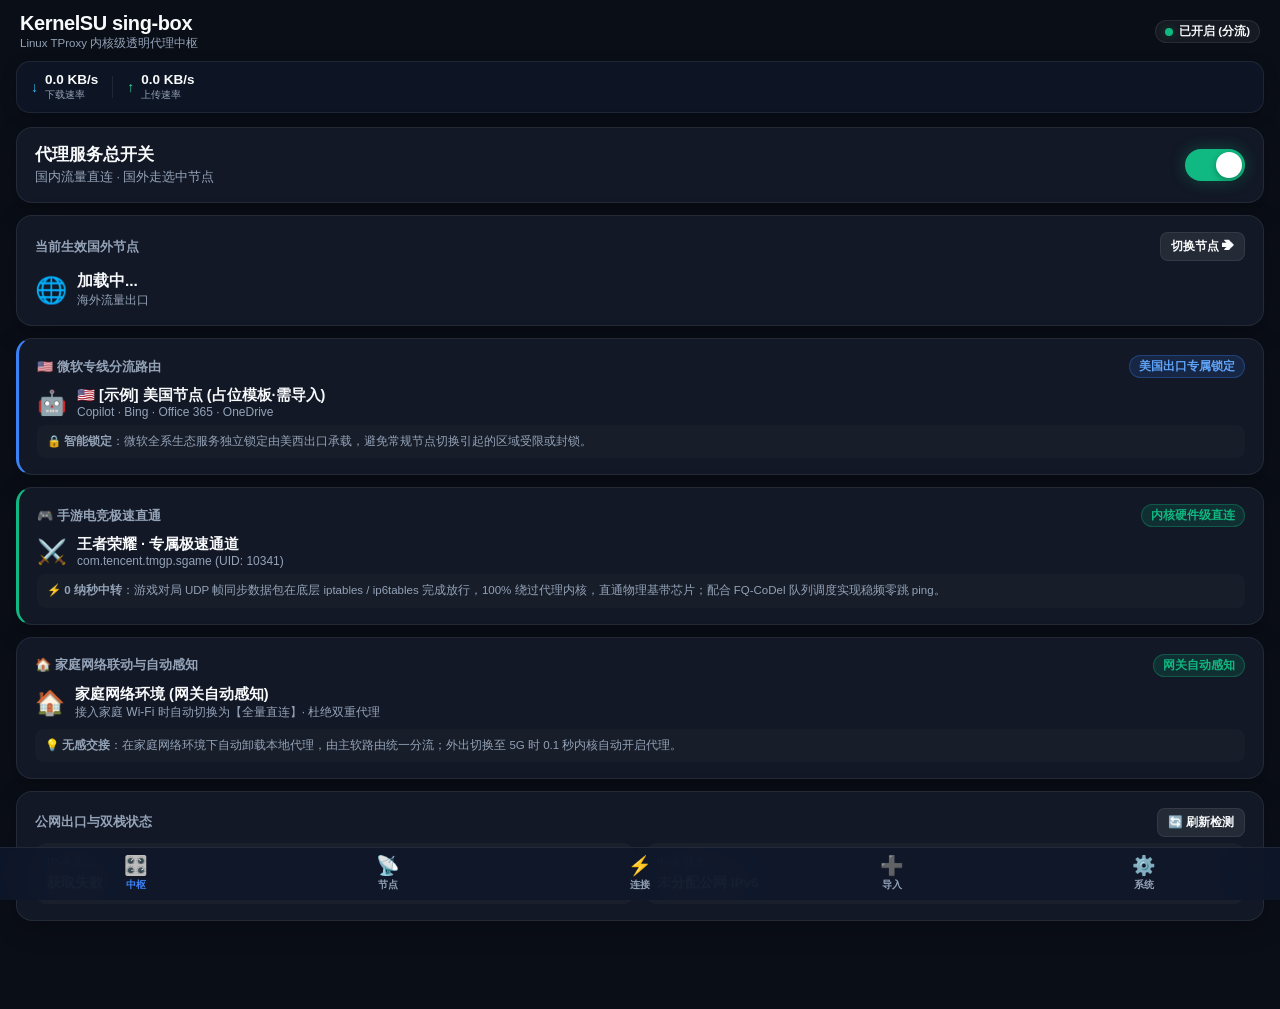
==== webroot/index.html @ a0993cb4 "feat(webui): integrate live traffic speedometer, active connections inspector, parallel batch ping, " ====
<!DOCTYPE html>
<html lang="zh-CN">
<head>
  <meta charset="UTF-8">
  <meta name="viewport" content="width=device-width, initial-scale=1.0, maximum-scale=1.0, user-scalable=no, viewport-fit=cover">
  <meta name="theme-color" content="#0a0e17">
  <title>KernelSU sing-box 控制中枢</title>
  <link rel="stylesheet" type="text/css" href="/internal/insets.css" onerror="this.remove()">
  <style>
    :root {
      --bg: #0a0e17;
      --card-bg: rgba(22, 29, 43, 0.75);
      --card-border: rgba(255, 255, 255, 0.08);
      --accent: #3b82f6;
      --accent-glow: rgba(59, 130, 246, 0.35);
      --green: #10b981;
      --green-glow: rgba(16, 185, 129, 0.3);
      --amber: #f59e0b;
      --purple: #8b5cf6;
      --red: #ef4444;
      --red-glow: rgba(239, 68, 68, 0.3);
      --text-main: #f8fafc;
      --text-sub: #94a3b8;
      --radius: 16px;
      --safe-top: var(--window-inset-top, env(safe-area-inset-top, 16px));
      --safe-bottom: var(--window-inset-bottom, env(safe-area-inset-bottom, 20px));
    }
    * { box-sizing: border-box; margin: 0; padding: 0; font-family: -apple-system, BlinkMacSystemFont, "Segoe UI", Roboto, "Helvetica Neue", sans-serif; -webkit-tap-highlight-color: transparent; }
    body {
      background: var(--bg);
      color: var(--text-main);
      padding: var(--safe-top) 16px calc(76px + var(--safe-bottom));
      min-height: 100vh;
      -webkit-font-smoothing: antialiased;
    }
    
    /* Top Header */
    .top-header {
      display: flex;
      justify-content: space-between;
      align-items: center;
      padding: 12px 4px 10px;
    }
    .top-header h1 { font-size: 20px; font-weight: 800; letter-spacing: -0.4px; }
    .badge {
      display: inline-flex;
      align-items: center;
      gap: 6px;
      font-size: 11.5px;
      font-weight: 600;
      padding: 3px 9px;
      border-radius: 20px;
      background: rgba(255, 255, 255, 0.05);
      border: 1px solid var(--card-border);
    }
    .status-dot { width: 8px; height: 8px; border-radius: 50%; background: #6b7280; }
    .status-dot.active { background: var(--green); box-shadow: 0 0 8px var(--green-glow); }
    .status-dot.disabled { background: var(--red); box-shadow: 0 0 8px var(--red-glow); }

    /* Traffic Monitor Bar */
    .traffic-bar {
      display: flex;
      justify-content: space-between;
      align-items: center;
      background: rgba(15, 23, 42, 0.7);
      border: 1px solid var(--card-border);
      border-radius: 14px;
      padding: 10px 14px;
      margin-bottom: 14px;
      gap: 12px;
      box-shadow: 0 4px 16px rgba(0,0,0,0.2);
    }
    .traffic-metrics {
      display: flex;
      align-items: center;
      gap: 14px;
      flex: 1;
    }
    .traffic-item {
      display: flex;
      align-items: center;
      gap: 7px;
    }
    .traffic-arrow {
      font-size: 14px;
      font-weight: 900;
      line-height: 1;
    }
    .traffic-item.down .traffic-arrow { color: #38bdf8; }
    .traffic-item.up .traffic-arrow { color: #34d399; }
    .traffic-info { display: flex; flex-direction: column; }
    .traffic-speed {
      font-size: 13.5px;
      font-weight: 700;
      font-variant-numeric: tabular-nums;
      color: var(--text-main);
      line-height: 1.2;
    }
    .traffic-lbl {
      font-size: 10px;
      color: var(--text-sub);
    }
    .traffic-divider {
      width: 1px;
      height: 22px;
      background: rgba(255,255,255,0.08);
    }
    .traffic-canvas-box {
      width: 100px;
      height: 28px;
      display: flex;
      align-items: center;
      justify-content: flex-end;
    }

    /* Card Base */
    .card {
      background: var(--card-bg);
      border: 1px solid var(--card-border);
      backdrop-filter: blur(20px);
      -webkit-backdrop-filter: blur(20px);
      border-radius: var(--radius);
      padding: 16px 18px;
      margin-bottom: 12px;
      box-shadow: 0 8px 24px rgba(0, 0, 0, 0.25);
    }

    /* Master Switch */
    .switch-card {
      display: flex;
      justify-content: space-between;
      align-items: center;
    }
    .switch-info h2 { font-size: 16.5px; font-weight: 700; margin-bottom: 3px; }
    .switch-info p { font-size: 12.5px; color: var(--text-sub); }
    .toggle-btn {
      position: relative;
      width: 60px;
      height: 32px;
      background: #334155;
      border-radius: 20px;
      cursor: pointer;
      transition: all 0.25s ease;
      border: none;
      outline: none;
    }
    .toggle-btn.on { background: var(--green); box-shadow: 0 0 16px var(--green-glow); }
    .toggle-thumb {
      position: absolute;
      top: 3px;
      left: 3px;
      width: 26px;
      height: 26px;
      background: #ffffff;
      border-radius: 50%;
      transition: all 0.25s cubic-bezier(0.4, 0, 0.2, 1);
      box-shadow: 0 2px 6px rgba(0,0,0,0.3);
    }
    .toggle-btn.on .toggle-thumb { transform: translateX(28px); }

    /* Section Titles */
    .section-title {
      font-size: 13px;
      font-weight: 600;
      color: var(--text-sub);
      text-transform: uppercase;
      letter-spacing: 0.5px;
      margin: 16px 4px 8px;
      display: flex;
      justify-content: space-between;
      align-items: center;
    }

    /* Buttons */
    .btn {
      background: rgba(255, 255, 255, 0.08);
      border: 1px solid var(--card-border);
      color: var(--text-main);
      padding: 8px 14px;
      border-radius: 10px;
      font-size: 13px;
      font-weight: 600;
      cursor: pointer;
      display: inline-flex;
      align-items: center;
      gap: 6px;
      transition: all 0.2s ease;
    }
    .btn:active { transform: scale(0.97); }
    .btn-primary { background: var(--accent); border-color: var(--accent); color: white; }
    .btn-outline { background: rgba(255,255,255,0.04); border-color: var(--card-border); }
    .btn-sm { padding: 5px 10px; font-size: 12px; border-radius: 8px; }
    .btn-danger { background: rgba(239, 68, 68, 0.15); border-color: rgba(239, 68, 68, 0.3); color: #fca5a5; }

    /* Node List Item */
    .node-list { display: flex; flex-direction: column; gap: 8px; }
    .node-item {
      display: flex;
      justify-content: space-between;
      align-items: center;
      padding: 12px 14px;
      border-radius: 12px;
      background: rgba(255, 255, 255, 0.03);
      border: 1px solid transparent;
      cursor: pointer;
      transition: all 0.2s ease;
    }
    .node-item:hover, .node-item:active { background: rgba(255, 255, 255, 0.06); }
    .node-item.selected {
      background: rgba(59, 130, 246, 0.12);
      border-color: rgba(59, 130, 246, 0.4);
    }
    .node-title {
      font-size: 14.5px;
      font-weight: 600;
      display: flex;
      align-items: center;
      gap: 6px;
    }
    .node-tag-type {
      font-size: 10.5px;
      padding: 2px 6px;
      border-radius: 4px;
      background: rgba(255, 255, 255, 0.08);
      color: var(--text-sub);
      text-transform: uppercase;
      font-weight: 700;
    }
    .node-sub { font-size: 11.5px; color: var(--text-sub); margin-top: 3px; }
    .node-actions { display: flex; align-items: center; gap: 8px; }
    .node-delay {
      font-size: 11px;
      padding: 4px 8px;
      border-radius: 6px;
      font-weight: 600;
      background: rgba(255, 255, 255, 0.06);
      color: var(--text-sub);
    }
    .node-delay.fast { background: rgba(16, 185, 129, 0.2); color: #34d399; }
    .node-delay.medium { background: rgba(245, 158, 11, 0.2); color: #fbbf24; }
    .node-delay.slow { background: rgba(239, 68, 68, 0.2); color: #f87171; }
    .node-del-btn {
      background: none;
      border: none;
      color: var(--text-sub);
      font-size: 15px;
      padding: 4px 6px;
      cursor: pointer;
      border-radius: 6px;
    }

    /* Active Connection Card */
    .conn-item {
      display: flex;
      justify-content: space-between;
      align-items: center;
      background: rgba(255, 255, 255, 0.03);
      border: 1px solid rgba(255, 255, 255, 0.05);
      border-radius: 10px;
      padding: 9px 12px;
      font-size: 12px;
      transition: background 0.15s;
    }
    .conn-host {
      font-weight: 600;
      color: var(--text-main);
      max-width: 170px;
      overflow: hidden;
      text-overflow: ellipsis;
      white-space: nowrap;
    }
    .conn-tag {
      font-size: 9.5px;
      padding: 2px 6px;
      border-radius: 4px;
      font-weight: 700;
      text-transform: uppercase;
    }
    .conn-tag.ms { background: rgba(59, 130, 246, 0.2); color: #60a5fa; }
    .conn-tag.direct { background: rgba(16, 185, 129, 0.2); color: #34d399; }
    .conn-tag.proxy { background: rgba(168, 85, 247, 0.2); color: #c084fc; }
    .conn-kill-btn {
      background: none;
      border: none;
      color: var(--text-sub);
      cursor: pointer;
      font-size: 13px;
      padding: 3px 6px;
      border-radius: 4px;
    }
    .conn-kill-btn:hover { color: #ef4444; background: rgba(239, 68, 68, 0.1); }

    /* Info Grid */
    .info-grid {
      display: grid;
      grid-template-columns: 1fr 1fr;
      gap: 10px;
    }
    .info-box {
      background: rgba(255, 255, 255, 0.03);
      border-radius: 12px;
      padding: 12px;
    }
    .info-label { font-size: 11.5px; color: var(--text-sub); margin-bottom: 4px; }
    .info-val { font-size: 13.5px; font-weight: 700; word-break: break-all; }

    /* Tab Bar */
    .tab-bar {
      position: fixed;
      bottom: 0;
      left: 0;
      right: 0;
      background: rgba(15, 23, 42, 0.92);
      backdrop-filter: blur(25px);
      -webkit-backdrop-filter: blur(25px);
      border-top: 1px solid var(--card-border);
      display: flex;
      justify-content: space-around;
      padding: 8px 10px calc(8px + var(--safe-bottom));
      z-index: 100;
    }
    .tab-btn {
      background: none;
      border: none;
      color: var(--text-sub);
      display: flex;
      flex-direction: column;
      align-items: center;
      gap: 3px;
      font-size: 10px;
      font-weight: 600;
      cursor: pointer;
      flex: 1;
      transition: color 0.2s;
    }
    .tab-btn.active { color: var(--accent); }
    .tab-icon { font-size: 19px; line-height: 1; }

    /* Views */
    .view { display: none; }
    .view.active { display: block; }

    /* Form Controls */
    .form-group { margin-bottom: 14px; }
    .form-label { display: block; font-size: 12.5px; color: var(--text-sub); margin-bottom: 6px; font-weight: 600; }
    .form-input, .form-textarea, .form-select {
      width: 100%;
      background: rgba(255, 255, 255, 0.05);
      border: 1px solid var(--card-border);
      color: var(--text-main);
      padding: 10px 12px;
      border-radius: 10px;
      font-size: 13.5px;
      outline: none;
      transition: border 0.2s;
    }
    .form-input:focus, .form-textarea:focus, .form-select:focus { border-color: var(--accent); }
    .form-textarea { resize: vertical; min-height: 80px; font-family: monospace; font-size: 12px; }

    /* Toast */
    #toast {
      position: fixed;
      top: calc(16px + var(--safe-top));
      left: 50%;
      transform: translateX(-50%);
      background: rgba(30, 41, 59, 0.95);
      border: 1px solid var(--card-border);
      color: white;
      padding: 8px 16px;
      border-radius: 20px;
      font-size: 12.5px;
      font-weight: 600;
      box-shadow: 0 10px 25px rgba(0,0,0,0.4);
      z-index: 1000;
      opacity: 0;
      pointer-events: none;
      transition: opacity 0.25s, transform 0.25s;
    }
    #toast.show { opacity: 1; transform: translate(-50%, 6px); }
  </style>
</head>
<body>

  <div id="toast">操作已完成</div>

  <!-- Top Header -->
  <div class="top-header">
    <div>
      <h1>KernelSU sing-box</h1>
      <div style="font-size: 11.5px; color: var(--text-sub); margin-top: 1px;">Linux TProxy 内核级透明代理中枢</div>
    </div>
    <div class="badge">
      <span class="status-dot active" id="statusDot"></span>
      <span id="statusText">已开启 (分流)</span>
    </div>
  </div>

  <!-- Traffic Speedometer Bar -->
  <div class="traffic-bar">
    <div class="traffic-metrics">
      <div class="traffic-item down">
        <span class="traffic-arrow">↓</span>
        <div class="traffic-info">
          <div class="traffic-speed" id="speedDown">0.0 KB/s</div>
          <div class="traffic-lbl">下载速率</div>
        </div>
      </div>
      <div class="traffic-divider"></div>
      <div class="traffic-item up">
        <span class="traffic-arrow">↑</span>
        <div class="traffic-info">
          <div class="traffic-speed" id="speedUp">0.0 KB/s</div>
          <div class="traffic-lbl">上传速率</div>
        </div>
      </div>
    </div>
    <div class="traffic-canvas-box">
      <canvas id="trafficCanvas" width="100" height="28"></canvas>
    </div>
  </div>

  <!-- VIEW 1: 中枢总览 (Dashboard) -->
  <div id="view-dashboard" class="view active">
    <!-- Master Switch Card -->
    <div class="card switch-card">
      <div class="switch-info">
        <h2>代理服务总开关</h2>
        <p id="switchDesc">国内流量直连 · 国外走选中节点</p>
      </div>
      <button class="toggle-btn on" id="toggleBtn" onclick="toggleProxy()">
        <div class="toggle-thumb"></div>
      </button>
    </div>

    <!-- Active Node Card -->
    <div class="card">
      <div style="display: flex; justify-content: space-between; align-items: center; margin-bottom: 10px;">
        <span style="font-size: 13px; color: var(--text-sub); font-weight: 600;">当前生效国外节点</span>
        <button class="btn btn-sm" onclick="switchTab('nodes')">切换节点 ➔</button>
      </div>
      <div style="display: flex; align-items: center; gap: 10px;">
        <span id="activeNodeIcon" style="font-size: 26px;">🌐</span>
        <div>
          <div id="activeNodeName" style="font-size: 15.5px; font-weight: 700;">加载中...</div>
          <div id="activeNodeDetail" style="font-size: 12px; color: var(--text-sub);">海外流量出口</div>
        </div>
      </div>
    </div>

    <!-- Dedicated Microsoft US Route Card -->
    <div class="card" style="border-left: 3px solid #3b82f6;">
      <div style="display: flex; justify-content: space-between; align-items: center; margin-bottom: 8px;">
        <span style="font-size: 13px; color: var(--text-sub); font-weight: 600;">🇺🇸 微软专线分流路由</span>
        <span class="badge" style="background: rgba(59,130,246,0.15); border-color: rgba(59,130,246,0.3); color: #60a5fa;">美国出口专属锁定</span>
      </div>
      <div style="display: flex; align-items: center; gap: 10px; margin-bottom: 6px;">
        <span style="font-size: 24px;">🤖</span>
        <div>
          <div id="msNodeName" style="font-size: 14.5px; font-weight: 700;">🇺🇸 [示例] 美国节点 (占位模板·需导入)</div>
          <div style="font-size: 12px; color: var(--text-sub);">Copilot · Bing · Office 365 · OneDrive</div>
        </div>
      </div>
      <div style="font-size: 11.5px; color: var(--text-sub); line-height: 1.5; background: rgba(255,255,255,0.02); padding: 8px 10px; border-radius: 8px;">
        🔒 <strong>智能锁定</strong>：微软全系生态服务独立锁定由美西出口承载，避免常规节点切换引起的区域受限或封锁。
      </div>
    </div>

    <!-- Dedicated Gaming Direct Pass Card -->
    <div class="card" style="border-left: 3px solid #10b981;">
      <div style="display: flex; justify-content: space-between; align-items: center; margin-bottom: 8px;">
        <span style="font-size: 13px; color: var(--text-sub); font-weight: 600;">🎮 手游电竞极速直通</span>
        <span id="gameBadge" class="badge" style="background: rgba(16,185,129,0.15); border-color: rgba(16,185,129,0.3); color: var(--green);">内核硬件级直连</span>
      </div>
      <div style="display: flex; align-items: center; gap: 10px; margin-bottom: 6px;">
        <span style="font-size: 24px;">⚔️</span>
        <div>
          <div style="font-size: 14.5px; font-weight: 700;">王者荣耀 · 专属极速通道</div>
          <div id="gameDetail" style="font-size: 12px; color: var(--text-sub);">com.tencent.tmgp.sgame (UID: 10341)</div>
        </div>
      </div>
      <div style="font-size: 11.5px; color: var(--text-sub); line-height: 1.5; background: rgba(255,255,255,0.02); padding: 8px 10px; border-radius: 8px;">
        ⚡ <strong>0 纳秒中转</strong>：游戏对局 UDP 帧同步数据包在底层 iptables / ip6tables 完成放行，100% 绕过代理内核，直通物理基带芯片；配合 FQ-CoDel 队列调度实现稳频零跳 ping。
      </div>
    </div>

    <!-- Smart Home Auto-Off Card -->
    <div class="card">
      <div style="display: flex; justify-content: space-between; align-items: center; margin-bottom: 8px;">
        <span style="font-size: 13px; color: var(--text-sub); font-weight: 600;">🏠 家庭网络联动与自动感知</span>
        <span id="smartHomeBadge" class="badge" style="background: rgba(16,185,129,0.15); border-color: rgba(16,185,129,0.3); color: var(--green);">网关自动感知</span>
      </div>
      <div style="display: flex; align-items: center; gap: 10px; margin-bottom: 8px;">
        <span id="smartHomeIcon" style="font-size: 24px;">🏠</span>
        <div>
          <div id="smartHomeTitle" style="font-size: 14.5px; font-weight: 600;">家庭网络环境 (网关自动感知)</div>
          <div id="smartHomeDesc" style="font-size: 12px; color: var(--text-sub);">接入家庭 Wi-Fi 时自动切换为【全量直连】· 杜绝双重代理</div>
        </div>
      </div>
      <div style="font-size: 11.5px; color: var(--text-sub); line-height: 1.5; background: rgba(255,255,255,0.02); padding: 8px 10px; border-radius: 8px;">
        💡 <strong>无感交接</strong>：在家庭网络环境下自动卸载本地代理，由主软路由统一分流；外出切换至 5G 时 0.1 秒内核自动开启代理。
      </div>
    </div>

    <!-- IP & Location Diagnostic -->
    <div class="card">
      <div style="display: flex; justify-content: space-between; align-items: center; margin-bottom: 6px;">
        <span style="font-size: 13px; color: var(--text-sub); font-weight: 600;">公网出口与双栈状态</span>
        <button class="btn btn-sm" onclick="fetchIpInfo()">🔄 刷新检测</button>
      </div>
      <div class="info-grid">
        <div class="info-box">
          <div class="info-label">IPv4 出口</div>
          <div id="ipV4Display" class="info-val">检测中...</div>
        </div>
        <div class="info-box">
          <div class="info-label">IPv6 状态</div>
          <div id="ipV6Display" class="info-val">检测中...</div>
        </div>
      </div>
    </div>
  </div>

  <!-- VIEW 2: 节点管理 (Nodes) -->
  <div id="view-nodes" class="view">
    <div class="section-title">
      <span>节点列表 (<span id="nodeCount">0</span>)</span>
      <div style="display: flex; gap: 6px;">
        <button class="btn btn-sm" id="batchPingBtn" onclick="testAllDelaysConcurrent()">⚡ 全部测速</button>
        <button class="btn btn-sm" id="sortBtn" onclick="toggleSortNodes()">↕️ 延迟排序</button>
        <button class="btn btn-sm btn-primary" onclick="switchTab('add')">➕ 导入</button>
      </div>
    </div>
    <div class="card" style="padding: 12px;">
      <div style="background: rgba(245, 158, 11, 0.1); border: 1px dashed rgba(245, 158, 11, 0.4); border-radius: 8px; padding: 10px; margin-bottom: 12px; font-size: 12px; color: #fbbf24; line-height: 1.5;">
        ⚠️ <strong>出厂说明</strong>：默认列表中的节点均为<strong>示例占位模板</strong>（不可连网）。请点击上方<strong>「➕ 导入」</strong>添加您自己的可用代理节点。
      </div>
      <div id="nodeList" class="node-list">
        <div style="text-align: center; color: var(--text-sub); padding: 24px;">正在加载节点...</div>
      </div>
    </div>
  </div>

  <!-- VIEW 3: 实时连接审计 (Connections) -->
  <div id="view-connections" class="view">
    <div class="section-title">
      <span>实时活跃网络连接 (<span id="connCount">0</span>)</span>
      <div style="display: flex; gap: 6px;">
        <button class="btn btn-sm btn-outline" onclick="fetchConnections(true)">🔄 刷新</button>
        <button class="btn btn-sm btn-danger" onclick="closeAllConnections()">❌ 断开全部</button>
      </div>
    </div>

    <div class="card" style="padding: 12px;">
      <div style="display: flex; gap: 8px; margin-bottom: 10px;">
        <input type="text" id="connFilterInput" class="form-input" placeholder="🔍 搜索域名、IP 或规则 (如: microsoft, sgame, cn)..." 
               style="padding: 8px 12px; font-size: 12.5px;" oninput="renderConnections()">
      </div>
      <div style="font-size: 11px; color: var(--text-sub); margin-bottom: 10px; display: flex; justify-content: space-between;">
        <span id="connTotalStats">累计流量：↓ 0 MB · ↑ 0 MB</span>
        <span>点击右侧 ✕ 可强行断开指定连接</span>
      </div>
      <div id="connList" style="display: flex; flex-direction: column; gap: 6px; max-height: 520px; overflow-y: auto;">
        <div style="text-align: center; color: var(--text-sub); padding: 30px;">正在获取网络连接...</div>
      </div>
    </div>
  </div>

  <!-- VIEW 4: 添加节点 (Add Node) -->
  <div id="view-add" class="view">
    <div class="card">
      <h2 style="font-size: 16.5px; font-weight: 700; margin-bottom: 4px;">添加新节点</h2>
      <p style="font-size: 12.5px; color: var(--text-sub); margin-bottom: 14px;">支持一键粘贴分享链接或 sing-box JSON 片段</p>

      <div class="form-group">
        <label class="form-label">粘贴节点链接 / JSON：</label>
        <textarea id="importInput" class="form-textarea" placeholder="支持 vless://, hysteria2://, hy2://, trojan://, ss:// 链接，或者 sing-box outbound 格式 JSON 片段..."></textarea>
      </div>

      <div style="display: flex; gap: 8px;">
        <button class="btn btn-primary" style="flex: 1; justify-content: center;" onclick="handleImportLink()">📥 解析并添加</button>
        <button class="btn btn-outline" onclick="clearImport()">清空</button>
      </div>
    </div>

    <div class="card">
      <h3 style="font-size: 15px; font-weight: 700; margin-bottom: 12px;">手动表单录入</h3>
      <div class="form-group">
        <label class="form-label">节点名称 (Tag)：</label>
        <input type="text" id="manualTag" class="form-input" placeholder="如: 香港专线 01">
      </div>
      <div class="form-group">
        <label class="form-label">协议类型：</label>
        <select id="manualType" class="form-select" onchange="onProtocolChange()">
          <option value="vless">VLESS (Reality / Vision)</option>
          <option value="hysteria2">Hysteria 2</option>
          <option value="trojan">Trojan</option>
          <option value="shadowsocks">Shadowsocks</option>
        </select>
      </div>
      <div class="info-grid">
        <div class="form-group">
          <label class="form-label">服务器域名/IP：</label>
          <input type="text" id="manualServer" class="form-input" placeholder="example.com">
        </div>
        <div class="form-group">
          <label class="form-label">端口：</label>
          <input type="number" id="manualPort" class="form-input" placeholder="443">
        </div>
      </div>
      <div class="form-group">
        <label class="form-label">UUID / 密码：</label>
        <input type="text" id="manualSecret" class="form-input" placeholder="UUID or Password">
      </div>
      <button class="btn btn-primary" style="width: 100%; justify-content: center; margin-top: 6px;" onclick="handleManualAdd()">💾 保存并生效</button>
    </div>
  </div>

  <!-- VIEW 5: 系统诊断与运维 (System) -->
  <div id="view-system" class="view">
    <div class="card">
      <h2 style="font-size: 16px; font-weight: 700; margin-bottom: 8px;">🌐 双栈 IPv6 状态与诊断</h2>
      <div class="info-grid">
        <div class="info-box">
          <div class="info-label">IPv6 本地栈</div>
          <div id="sysIpv6Local" class="info-val">已激活</div>
        </div>
        <div class="info-box">
          <div class="info-label">国内 IPv6 服务</div>
          <div class="info-val" style="color: var(--green);">已启用 (原生直连)</div>
        </div>
      </div>
      <button class="btn btn-sm btn-outline" style="margin-top: 12px; width: 100%; justify-content: center;" onclick="testIpv6Connectivity()">⚡ 诊断 IPv6 公网连通性</button>
    </div>

    <!-- Geo Rules Update Card -->
    <div class="card" style="border-left: 3px solid #f59e0b;">
      <h2 style="font-size: 16px; font-weight: 700; margin-bottom: 6px;">🔄 规则集在线热更新</h2>
      <div style="font-size: 12px; color: var(--text-sub); line-height: 1.5; margin-bottom: 12px;">
        从 GitHub / SagerNet 镜像源在线拉取最新的 <code>geoip-cn.srs</code>、<code>geosite-cn.srs</code> 与 <code>geosite-microsoft.srs</code> 规则库，更新后内核 0.1 秒无感热重载。
      </div>
      <button class="btn btn-sm btn-outline" id="updateGeoBtn" style="width: 100%; justify-content: center; color: #fbbf24; border-color: rgba(245, 158, 11, 0.4);" onclick="updateGeoRules()">
        ⚡ 在线更新 Geo 规则库 (geoip/geosite)
      </button>
    </div>

    <div class="card">
      <h2 style="font-size: 16px; font-weight: 700; margin-bottom: 10px;">⚙️ 核心与守护状态</h2>
      <div class="info-grid">
        <div class="info-box">
          <div class="info-label">进程 PID</div>
          <div id="sysPid" class="info-val">-</div>
        </div>
        <div class="info-box">
          <div class="info-label">物理常驻内存 (VmRSS)</div>
          <div id="sysMem" class="info-val">~23 MB (已调优)</div>
        </div>
      </div>
      <div style="margin-top: 14px; display: flex; gap: 8px;">
        <button class="btn btn-sm" style="flex: 1; justify-content: center;" onclick="restartService()">🔄 重启核心服务</button>
        <button class="btn btn-sm btn-danger" style="flex: 1; justify-content: center;" onclick="resetToDefault()">⚠️ 恢复默认配置</button>
      </div>
    </div>
  </div>

  <!-- Bottom Navigation -->
  <div class="tab-bar">
    <button class="tab-btn active" id="tabBtn-dashboard" onclick="switchTab('dashboard')">
      <span class="tab-icon">🎛️</span>
      <span>中枢</span>
    </button>
    <button class="tab-btn" id="tabBtn-nodes" onclick="switchTab('nodes')">
      <span class="tab-icon">📡</span>
      <span>节点</span>
    </button>
    <button class="tab-btn" id="tabBtn-connections" onclick="switchTab('connections')">
      <span class="tab-icon">⚡</span>
      <span>连接</span>
    </button>
    <button class="tab-btn" id="tabBtn-add" onclick="switchTab('add')">
      <span class="tab-icon">➕</span>
      <span>导入</span>
    </button>
    <button class="tab-btn" id="tabBtn-system" onclick="switchTab('system')">
      <span class="tab-icon">⚙️</span>
      <span>系统</span>
    </button>
  </div>

  <script>
    const isKsu = (typeof ksu !== 'undefined');
    const API = (window.location.protocol.startsWith('http') ? window.location.origin : 'http://127.0.0.1:9090');
    let currentMode = 'Rule';
    let currentNode = '';
    let currentConfig = null;
    let proxiesMap = {};
    let nodeDelayCache = {};
    let isSortedByDelay = false;
    let currentConnections = [];
    let trafficHistory = new Array(20).fill(0);

    // KSU Exec Helper
    let ksuSeq = 0;
    function ksuExec(cmd, options = {}) {
      return new Promise((resolve, reject) => {
        if (!isKsu) return reject('Not running inside KernelSU');
        const cbName = 'ksu_cb_' + Date.now() + '_' + (ksuSeq++);
        window[cbName] = (errno, stdout, stderr) => {
          delete window[cbName];
          resolve({ errno, stdout: (stdout || '').trim(), stderr: (stderr || '').trim() });
        };
        try {
          ksu.exec(cmd, JSON.stringify(options), cbName);
        } catch (err) {
          delete window[cbName];
          reject(err);
        }
      });
    }

    function showToast(msg) {
      const el = document.getElementById('toast');
      el.innerText = msg;
      el.classList.add('show');
      setTimeout(() => el.classList.remove('show'), 2200);
    }

    function switchTab(name) {
      document.querySelectorAll('.view').forEach(v => v.classList.remove('active'));
      document.querySelectorAll('.tab-btn').forEach(b => b.classList.remove('active'));

      const v = document.getElementById(`view-${name}`);
      const b = document.getElementById(`tabBtn-${name}`);
      if (v) v.classList.add('active');
      if (b) b.classList.add('active');

      if (name === 'connections') {
        fetchConnections();
      }
    }

    // Format bytes
    function formatBytes(bytes) {
      if (!bytes || bytes === 0) return '0 B';
      const k = 1024;
      const sizes = ['B', 'KB', 'MB', 'GB'];
      const i = Math.floor(Math.log(bytes) / Math.log(k));
      return (bytes / Math.pow(k, i)).toFixed(1) + ' ' + sizes[i];
    }

    function formatSpeed(bps) {
      if (!bps || bps === 0) return '0.0 KB/s';
      if (bps < 1024 * 1024) {
        return (bps / 1024).toFixed(1) + ' KB/s';
      }
      return (bps / (1024 * 1024)).toFixed(2) + ' MB/s';
    }

    // 1. Live Traffic Monitor & Sparkline Canvas
    let trafficWs = null;
    function initTrafficStream() {
      try {
        const wsHost = (window.location.host || '127.0.0.1:9090');
        const wsProto = (window.location.protocol === 'https:') ? 'wss:' : 'ws:';
        trafficWs = new WebSocket(`${wsProto}//${wsHost}/traffic`);

        trafficWs.onmessage = (event) => {
          try {
            const data = JSON.parse(event.data);
            updateTrafficUI(data.up || 0, data.down || 0);
          } catch(e) {}
        };
        trafficWs.onerror = () => { fallbackTrafficPoll(); };
        trafficWs.onclose = () => { setTimeout(initTrafficStream, 3500); };
      } catch(e) {
        fallbackTrafficPoll();
      }
    }

    let trafficPollTimer = null;
    function fallbackTrafficPoll() {
      if (trafficPollTimer) return;
      trafficPollTimer = setInterval(async () => {
        try {
          if (isKsu) {
            const r = await ksuExec('curl -s -m 1 http://127.0.0.1:9090/traffic');
            if (r.stdout) {
              const lines = r.stdout.trim().split('\n');
              const last = JSON.parse(lines[lines.length - 1]);
              updateTrafficUI(last.up || 0, last.down || 0);
            }
          }
        } catch(e) {}
      }, 1500);
    }

    function updateTrafficUI(up, down) {
      const downEl = document.getElementById('speedDown');
      const upEl = document.getElementById('speedUp');
      if (downEl) downEl.innerText = formatSpeed(down);
      if (upEl) upEl.innerText = formatSpeed(up);
      drawTrafficCanvas(down);
    }

    function drawTrafficCanvas(val) {
      const cvs = document.getElementById('trafficCanvas');
      if (!cvs) return;
      const ctx = cvs.getContext('2d');
      const w = cvs.width;
      const h = cvs.height;

      trafficHistory.push(val);
      if (trafficHistory.length > 20) trafficHistory.shift();

      ctx.clearRect(0, 0, w, h);
      ctx.beginPath();
      const max = Math.max(...trafficHistory, 10240); // min 10KB scale
      const step = w / (trafficHistory.length - 1);

      trafficHistory.forEach((v, i) => {
        const x = i * step;
        const y = h - (v / max) * (h - 4) - 2;
        if (i === 0) ctx.moveTo(x, y);
        else ctx.lineTo(x, y);
      });

      ctx.strokeStyle = '#38bdf8';
      ctx.lineWidth = 2;
      ctx.stroke();

      ctx.lineTo(w, h);
      ctx.lineTo(0, h);
      ctx.closePath();
      const grad = ctx.createLinearGradient(0, 0, 0, h);
      grad.addColorStop(0, 'rgba(56, 189, 248, 0.35)');
      grad.addColorStop(1, 'rgba(56, 189, 248, 0.0)');
      ctx.fillStyle = grad;
      ctx.fill();
    }

    // 2. Active Connections Inspector
    async function fetchConnections(notify = false) {
      try {
        let data = null;
        if (isKsu) {
          const r = await ksuExec('curl -s http://127.0.0.1:9090/connections');
          if (r.stdout) data = JSON.parse(r.stdout);
        } else {
          const res = await fetch(`${API}/connections`);
          data = await res.json();
        }

        if (data && data.connections) {
          currentConnections = data.connections;
          document.getElementById('connCount').innerText = currentConnections.length;
          document.getElementById('connTotalStats').innerText = 
            `累计流量：↓ ${formatBytes(data.downloadTotal || 0)} · ↑ ${formatBytes(data.uploadTotal || 0)}`;
          renderConnections();
          if (notify) showToast(`已刷新连接：共 ${currentConnections.length} 个活跃`);
        }
      } catch(e) {
        console.warn('Fetch connections error:', e);
      }
    }

    function renderConnections() {
      const listEl = document.getElementById('connList');
      if (!listEl) return;
      const filter = (document.getElementById('connFilterInput')?.value || '').toLowerCase().trim();

      let conns = currentConnections;
      if (filter) {
        conns = conns.filter(c => {
          const host = (c.metadata?.host || c.metadata?.destinationIP || '').toLowerCase();
          const rule = (c.rule || '').toLowerCase();
          const chains = (c.chains || []).join(' ').toLowerCase();
          return host.includes(filter) || rule.includes(filter) || chains.includes(filter);
        });
      }

      if (conns.length === 0) {
        listEl.innerHTML = '<div style="text-align: center; color: var(--text-sub); padding: 24px;">暂无匹配的活跃网络连接</div>';
        return;
      }

      listEl.innerHTML = '';
      conns.forEach(c => {
        const host = c.metadata?.host || c.metadata?.destinationIP || '未知目标';
        const port = c.metadata?.destinationPort ? `:${c.metadata.destinationPort}` : '';
        const rule = c.rule || 'Direct';
        const net = (c.metadata?.network || 'tcp').toUpperCase();
        const chain = (c.chains && c.chains.length > 0) ? c.chains[0] : 'direct';

        let tagClass = 'conn-tag direct';
        if (rule.includes('microsoft')) tagClass = 'conn-tag ms';
        else if (chain !== 'direct') tagClass = 'conn-tag proxy';

        const item = document.createElement('div');
        item.className = 'conn-item';
        item.innerHTML = `
          <div style="flex: 1; min-width: 0;">
            <div style="display: flex; align-items: center; gap: 6px; margin-bottom: 2px;">
              <span class="${tagClass}">${rule}</span>
              <span class="conn-host" title="${host}${port}">${host}${port}</span>
            </div>
            <div style="font-size: 11px; color: var(--text-sub);">
              ${net} · 出口: <strong>${chain}</strong> · ↓ ${formatBytes(c.download)} · ↑ ${formatBytes(c.upload)}
            </div>
          </div>
          <button class="conn-kill-btn" title="断开此连接" onclick="closeSingleConnection('${c.id}')">✕</button>
        `;
        listEl.appendChild(item);
      });
    }

    async function closeSingleConnection(id) {
      try {
        if (isKsu) {
          await ksuExec(`curl -s -X DELETE http://127.0.0.1:9090/connections/${id}`);
        } else {
          await fetch(`${API}/connections/${id}`, { method: 'DELETE' });
        }
        showToast('已关闭连接');
        fetchConnections();
      } catch(e) {
        showToast('关闭失败: ' + e);
      }
    }

    async function closeAllConnections() {
      if (!confirm('确定要强行断开当前所有活跃连接吗？')) return;
      try {
        if (isKsu) {
          await ksuExec('curl -s -X DELETE http://127.0.0.1:9090/connections');
        } else {
          await fetch(`${API}/connections`, { method: 'DELETE' });
        }
        showToast('已断开全部活跃连接');
        fetchConnections();
      } catch(e) {
        showToast('断开失败: ' + e);
      }
    }

    // 3. Parallel Batch Ping & Auto Sort
    async function testAllDelaysConcurrent() {
      const group = proxiesMap['PROXY'];
      if (!group || !group.all || group.all.length === 0) return;
      const btn = document.getElementById('batchPingBtn');
      if (btn) btn.innerText = '⚡ 测速中...';
      showToast('正在并行并发测速所有节点...');

      const promises = group.all.map(name => testSingleDelay(name));
      await Promise.all(promises);

      if (btn) btn.innerText = '⚡ 全部测速';
      showToast('全部节点测速完成！');

      if (isSortedByDelay) {
        renderNodes(group.all);
      }
    }

    function toggleSortNodes() {
      isSortedByDelay = !isSortedByDelay;
      const btn = document.getElementById('sortBtn');
      if (btn) {
        btn.innerText = isSortedByDelay ? '↕️ 恢复默认' : '↕️ 延迟排序';
        btn.style.borderColor = isSortedByDelay ? 'var(--accent)' : 'var(--card-border)';
        btn.style.color = isSortedByDelay ? 'var(--accent)' : 'var(--text-main)';
      }
      const group = proxiesMap['PROXY'];
      if (group && group.all) {
        renderNodes(group.all);
      }
    }

    // 4. Geo Rules Update
    async function updateGeoRules() {
      const btn = document.getElementById('updateGeoBtn');
      if (btn) btn.innerText = '⏳ 正在同步最新规则库...';
      showToast('正在从镜像源下载最新 GeoIP / GeoSite 规则集...');

      try {
        if (isKsu) {
          const res = await ksuExec('sh /data/adb/box/scripts/box.tool update-geo');
          if (res.errno === 0) {
            showToast('✅ 规则集已成功更新并热重载！');
          } else {
            showToast('更新失败，请检查网络: ' + res.stderr);
          }
        } else {
          showToast('请在手机终端执行: su -c /data/adb/box/scripts/box.tool update-geo');
        }
      } catch(e) {
        showToast('更新发生错误: ' + e);
      } finally {
        if (btn) btn.innerText = '⚡ 在线更新 Geo 规则库 (geoip/geosite)';
      }
    }

    // Initialize state
    async function init() {
      await loadFullConfig();
      await fetchClashState();
      fetchIpInfo();
      initTrafficStream();
      setInterval(fetchClashState, 5000);
      setInterval(fetchSmartHomeState, 4000);
    }

    async function loadFullConfig() {
      try {
        if (isKsu) {
          const res = await ksuExec('sh /data/adb/box/scripts/box.node get');
          if (res.errno === 0 && res.stdout) {
            currentConfig = JSON.parse(res.stdout);
          }
        }
      } catch (e) {
        console.warn('Failed to load full config:', e);
      }
    }

    async function fetchClashState() {
      try {
        let cfgData;
        if (isKsu) {
          const r = await ksuExec('curl -s http://127.0.0.1:9090/configs');
          if (r.stdout) cfgData = JSON.parse(r.stdout);
        } else {
          const res = await fetch(`${API}/configs`);
          cfgData = await res.json();
        }
        if (cfgData && cfgData.mode) currentMode = cfgData.mode;

        let prxData;
        if (isKsu) {
          const r = await ksuExec('curl -s http://127.0.0.1:9090/proxies');
          if (r.stdout) prxData = JSON.parse(r.stdout);
        } else {
          const res = await fetch(`${API}/proxies`);
          prxData = await res.json();
        }

        if (prxData && prxData.proxies) {
          proxiesMap = prxData.proxies;
          const group = proxiesMap['PROXY'];
          if (group) {
            currentNode = group.now;
            renderNodes(group.all || []);
          }
          const msGroup = proxiesMap['MICROSOFT'];
          if (msGroup) {
            const msEl = document.getElementById('msNodeName');
            if (msEl) msEl.innerText = msGroup.now || '🇺🇸 [示例] 美国节点 (占位模板·需导入)';
          }
        }
        updateSwitchUI();
        updateActiveNodeCard();
      } catch (e) {
        console.error('Fetch clash state error:', e);
      }
    }

    function updateSwitchUI() {
      const isEnabled = (currentMode === 'Rule' || currentMode === 'Global');
      const btn = document.getElementById('toggleBtn');
      const dot = document.getElementById('statusDot');
      const txt = document.getElementById('statusText');
      const desc = document.getElementById('switchDesc');

      if (isEnabled) {
        btn.classList.add('on');
        dot.className = 'status-dot active';
        txt.innerText = '已开启 (分流)';
        desc.innerText = '国内流量直连 · 国外走选中节点';
      } else {
        btn.classList.remove('on');
        dot.className = 'status-dot disabled';
        txt.innerText = '已关闭 (全量直连)';
        desc.innerText = '全部流量 100% 直连 · 不经过任何代理';
      }
    }

    function updateActiveNodeCard() {
      document.getElementById('activeNodeName').innerText = currentNode || '未选择节点';
      let icon = '🌐';
      if (currentNode.includes('香港') || currentNode.includes('HK')) icon = '🇭🇰';
      else if (currentNode.includes('新加坡') || currentNode.includes('SG')) icon = '🇸🇬';
      else if (currentNode.includes('美国') || currentNode.includes('US')) icon = '🇺🇸';
      else if (currentNode.includes('日本') || currentNode.includes('JP')) icon = '🇯🇵';
      document.getElementById('activeNodeIcon').innerText = icon;

      const p = proxiesMap[currentNode];
      if (p) {
        document.getElementById('activeNodeDetail').innerText = `${p.type} · 低延迟海外出口`;
      }
    }

    async function toggleProxy() {
      const newMode = (currentMode === 'Direct') ? 'Rule' : 'Direct';
      try {
        if (isKsu) {
          await ksuExec(`curl -s -X PATCH http://127.0.0.1:9090/configs -H "Content-Type: application/json" -d '{"mode":"${newMode}"}'`);
        } else {
          await fetch(`${API}/configs`, {
            method: 'PATCH',
            headers: { 'Content-Type': 'application/json' },
            body: JSON.stringify({ mode: newMode })
          });
        }
        currentMode = newMode;
        updateSwitchUI();
        showToast(newMode === 'Direct' ? '已关闭代理（全量直连）' : '已开启代理（规则分流）');
      } catch (e) {
        showToast('切换模式失败: ' + e);
      }
    }

    function renderNodes(nodeList) {
      const listEl = document.getElementById('nodeList');
      if (!listEl) return;
      document.getElementById('nodeCount').innerText = nodeList.length;
      listEl.innerHTML = '';

      let list = [...nodeList];
      if (isSortedByDelay) {
        list.sort((a, b) => {
          const getDelayNum = (name) => {
            const d = nodeDelayCache[name];
            if (!d) return 999999;
            if (d.includes('ms')) return parseInt(d);
            return 999998;
          };
          return getDelayNum(a) - getDelayNum(b);
        });
      }

      list.forEach(name => {
        const isSelected = (name === currentNode);
        const p = proxiesMap[name] || {};
        const pType = p.type || 'PROXY';

        let icon = '🌐';
        if (name.includes('香港') || name.includes('HK')) icon = '🇭🇰';
        else if (name.includes('新加坡') || name.includes('SG')) icon = '🇸🇬';
        else if (name.includes('美国') || name.includes('US')) icon = '🇺🇸';
        else if (name.includes('日本') || name.includes('JP')) icon = '🇯🇵';

        const delayTxt = nodeDelayCache[name] || '测速';
        let delayCls = '';
        if (delayTxt.includes('ms')) {
          const ms = parseInt(delayTxt);
          delayCls = ms < 150 ? 'fast' : (ms < 300 ? 'medium' : 'slow');
        } else if (delayTxt === '超时' || delayTxt === '失败') {
          delayCls = 'slow';
        }

        const item = document.createElement('div');
        item.className = 'node-item' + (isSelected ? ' selected' : '');
        item.innerHTML = `
          <div style="flex: 1;" onclick="selectNode('${escapeStr(name)}')">
            <div class="node-title">
              <span>${icon}</span>
              <span>${name}</span>
              <span class="node-tag-type">${pType}</span>
            </div>
            <div class="node-sub">${isSelected ? '● 当前正在使用此节点' : '○ 点击即可手动切换'}</div>
          </div>
          <div class="node-actions">
            <span class="node-delay ${delayCls}" id="delay-${encodeURIComponent(name)}" onclick="testSingleDelay('${escapeStr(name)}')">${delayTxt}</span>
            <button class="node-del-btn" title="删除节点" onclick="deleteNode('${escapeStr(name)}', event)">🗑️</button>
          </div>
        `;
        listEl.appendChild(item);
      });
    }

    function escapeStr(str) {
      return str.replace(/\\/g, '\\\\').replace(/'/g, "\\'");
    }

    async function selectNode(name) {
      if (name === currentNode) return;
      try {
        if (isKsu) {
          await ksuExec(`curl -s -X PUT http://127.0.0.1:9090/proxies/PROXY -H "Content-Type: application/json" -d '{"name":"${name}"}'`);
        } else {
          await fetch(`${API}/proxies/PROXY`, {
            method: 'PUT',
            headers: { 'Content-Type': 'application/json' },
            body: JSON.stringify({ name: name })
          });
        }
        currentNode = name;
        updateActiveNodeCard();
        showToast('已切换至: ' + name);
        await fetchClashState();
        setTimeout(fetchIpInfo, 1000);
      } catch (e) {
        showToast('切换节点失败: ' + e);
      }
    }

    async function testSingleDelay(name) {
      const el = document.getElementById(`delay-${encodeURIComponent(name)}`);
      if (el) el.innerText = '测速中...';
      try {
        let resJson;
        const testUrl = `http://127.0.0.1:9090/proxies/${encodeURIComponent(name)}/delay?timeout=4000&url=http%3A%2F%2Fcp.cloudflare.com%2Fgenerate_204`;
        if (isKsu) {
          const r = await ksuExec(`curl -s "${testUrl}"`);
          resJson = JSON.parse(r.stdout);
        } else {
          const res = await fetch(testUrl);
          resJson = await res.json();
        }
        const d = resJson.delay || 0;
        if (d > 0) {
          nodeDelayCache[name] = d + ' ms';
          if (el) {
            el.innerText = d + ' ms';
            el.className = 'node-delay ' + (d < 150 ? 'fast' : (d < 300 ? 'medium' : 'slow'));
          }
        } else {
          nodeDelayCache[name] = '超时';
          if (el) { el.innerText = '超时'; el.className = 'node-delay slow'; }
        }
      } catch (e) {
        if (el) el.innerText = '失败';
      }
    }

    async function deleteNode(name, ev) {
      if (ev) ev.stopPropagation();
      if (!confirm(`确定要彻底删除节点 [${name}] 吗？`)) return;

      try {
        if (isKsu) {
          const safeName = name.replace(/"/g, '\\"');
          const res = await ksuExec(`sh /data/adb/box/scripts/box.node del "${safeName}"`);
          if (res.errno === 0) {
            showToast('已删除节点: ' + name);
            await fetchClashState();
          } else {
            showToast('删除失败: ' + res.stderr);
          }
        } else {
          showToast('删除功能仅在 KernelSU 环境下支持');
        }
      } catch (e) {
        showToast('操作异常: ' + e);
      }
    }

    // Node Import Link
    async function handleImportLink() {
      const text = document.getElementById('importInput').value.trim();
      if (!text) return showToast('请先输入节点链接或 JSON 片段');

      try {
        let payload = null;
        if (text.startsWith('{')) {
          payload = JSON.parse(text);
        } else if (text.startsWith('vless://')) {
          payload = parseVlessUri(text);
        } else if (text.startsWith('hysteria2://') || text.startsWith('hy2://')) {
          payload = parseHy2Uri(text);
        } else {
          return showToast('暂不支持此格式链接，请使用 vless/hy2 链接或 JSON');
        }

        if (isKsu) {
          const jsonStr = JSON.stringify(payload).replace(/'/g, "'\\''");
          const cmd = `sh /data/adb/box/scripts/box.node add '${jsonStr}'`;
          const res = await ksuExec(cmd);
          if (res.errno === 0) {
            showToast('节点已成功添加并生效！');
            document.getElementById('importInput').value = '';
            switchTab('nodes');
            await fetchClashState();
          } else {
            showToast('添加失败: ' + res.stderr);
          }
        } else {
          showToast('添加功能仅在 KernelSU 环境下支持');
        }
      } catch (e) {
        showToast('解析失败: ' + e.message);
      }
    }

    function parseVlessUri(uri) {
      const u = new URL(uri);
      const uuid = u.username;
      const server = u.hostname;
      const port = parseInt(u.port || 443);
      const tag = decodeURIComponent(u.hash ? u.hash.slice(1) : `${server}:${port}`);
      const sp = u.searchParams;

      const obj = {
        type: 'vless',
        tag: tag,
        server: server,
        server_port: port,
        uuid: uuid,
        flow: sp.get('flow') || 'xtls-rprx-vision',
        packet_encoding: 'xudp',
        tcp_fast_open: true,
        tls: {
          enabled: true,
          server_name: sp.get('sni') || server,
          utls: { enabled: true, fingerprint: sp.get('fp') || 'chrome' }
        }
      };
      if (sp.get('security') === 'reality') {
        obj.tls.reality = {
          enabled: true,
          public_key: sp.get('pbk') || '',
          short_id: sp.get('sid') || ''
        };
      }
      return obj;
    }

    function parseHy2Uri(uri) {
      const u = new URL(uri.replace(/^hy2:\/\//, 'hysteria2://'));
      const pass = u.username || u.password;
      const server = u.hostname;
      const port = parseInt(u.port || 443);
      const tag = decodeURIComponent(u.hash ? u.hash.slice(1) : `Hy2-${server}`);
      const sp = u.searchParams;

      return {
        type: 'hysteria2',
        tag: tag,
        server: server,
        server_port: port,
        password: pass,
        tls: {
          enabled: true,
          server_name: sp.get('sni') || server,
          insecure: sp.get('insecure') === '1',
          alpn: ['h3']
        }
      };
    }

    function clearImport() {
      document.getElementById('importInput').value = '';
    }

    async function handleManualAdd() {
      const tag = document.getElementById('manualTag').value.trim();
      const server = document.getElementById('manualServer').value.trim();
      const port = parseInt(document.getElementById('manualPort').value.trim());
      const secret = document.getElementById('manualSecret').value.trim();
      const type = document.getElementById('manualType').value;

      if (!tag || !server || !port || !secret) {
        return showToast('请填写完整节点信息');
      }

      let payload = null;
      if (type === 'vless') {
        payload = {
          type: 'vless',
          tag: tag,
          server: server,
          server_port: port,
          uuid: secret,
          flow: 'xtls-rprx-vision',
          packet_encoding: 'xudp',
          tcp_fast_open: true,
          tls: { enabled: true, server_name: server, utls: { enabled: true, fingerprint: 'chrome' } }
        };
      } else if (type === 'hysteria2') {
        payload = {
          type: 'hysteria2',
          tag: tag,
          server: server,
          server_port: port,
          password: secret,
          tls: { enabled: true, server_name: server, alpn: ['h3'] }
        };
      }

      if (isKsu && payload) {
        const jsonStr = JSON.stringify(payload).replace(/'/g, "'\\''");
        const res = await ksuExec(`sh /data/adb/box/scripts/box.node add '${jsonStr}'`);
        if (res.errno === 0) {
          showToast('手动节点保存成功！');
          switchTab('nodes');
          await fetchClashState();
        } else {
          showToast('保存失败: ' + res.stderr);
        }
      }
    }

    function onProtocolChange() {}

    // IP & Diagnostics
    async function fetchIpInfo() {
      const v4El = document.getElementById('ipV4Display');
      const v6El = document.getElementById('ipV6Display');
      if (v4El) v4El.innerText = '检测中...';
      if (v6El) v6El.innerText = '检测中...';

      try {
        const res4 = await fetch('https://api.ipify.org?format=json');
        const d4 = await res4.json();
        if (v4El) v4El.innerText = d4.ip;
      } catch (e) {
        if (v4El) v4El.innerText = '获取失败';
      }

      try {
        const res6 = await fetch('https://api64.ipify.org?format=json');
        const d6 = await res6.json();
        if (d6.ip && d6.ip.includes(':')) {
          if (v6El) v6El.innerHTML = `<span style="color: var(--green);">已连通 (${d6.ip.slice(0, 16)}...)</span>`;
        } else {
          if (v6El) v6El.innerText = '未分配原生公网 IPv6';
        }
      } catch (e) {
        if (v6El) v6El.innerText = '未分配公网 IPv6';
      }
    }

    async function testIpv6Connectivity() {
      showToast('正在向海外 IPv6 骨干网发起并发测试...');
      try {
        const t0 = performance.now();
        const res = await fetch('https://ipv6.google.com/generate_204', { mode: 'no-cors' });
        const latency = Math.round(performance.now() - t0);
        showToast(`IPv6 连通成功！往返延迟: ${latency} ms`);
      } catch (e) {
        showToast('IPv6 连通测试超时（运营商未下发 IPv6 或被拦截）');
      }
    }

    async function fetchSmartHomeState() {
      try {
        if (isKsu) {
          const res = await ksuExec('cat /data/adb/box/run/smart_home.json 2>/dev/null');
          if (res.errno === 0 && res.stdout) {
            const sh = JSON.parse(res.stdout);
            const iconEl = document.getElementById('smartHomeIcon');
            const titleEl = document.getElementById('smartHomeTitle');
            const descEl = document.getElementById('smartHomeDesc');
            if (sh.location === 'home') {
              if (iconEl) iconEl.innerText = '🏠';
              if (titleEl) titleEl.innerText = sh.gateway ? `家庭网络环境 (网关: ${sh.gateway})` : '家庭网络环境 (已连接)';
              if (descEl) descEl.innerText = '已自动切换为【全量直连】· 软路由统一代理分流中';
            } else {
              if (iconEl) iconEl.innerText = '🚗';
              if (titleEl) titleEl.innerText = '外出移动网络环境 (5G / 外部 Wi-Fi)';
              if (descEl) descEl.innerText = '已自动切换为【规则代理】· sing-box 接管海外流量';
            }
          }
        }
      } catch (e) {}
    }

    async function restartService() {
      if (!confirm('确定重启 sing-box 代理服务吗？')) return;
      showToast('正在重启服务...');
      try {
        if (isKsu) {
          await ksuExec('sh /data/adb/box/scripts/box.service restart');
          showToast('服务重启成功！');
          setTimeout(init, 1500);
        } else {
          showToast('重启功能仅支持在 KernelSU 内执行');
        }
      } catch(e) {
        showToast('重启失败: ' + e);
      }
    }

    async function resetToDefault() {
      if (!confirm('警告：将清空当前自定义节点并恢复默认配置，是否继续？')) return;
      showToast('正在重置配置...');
      try {
        if (isKsu) {
          await ksuExec('cp -f /data/adb/box/sing-box/config.example.json /data/adb/box/sing-box/config.json && sh /data/adb/box/scripts/box.service restart');
          showToast('已恢复出厂配置！');
          setTimeout(init, 1500);
        }
      } catch (e) {
        showToast('重置失败: ' + e);
      }
    }

    window.addEventListener('DOMContentLoaded', init);
  </script>
</body>
</html>
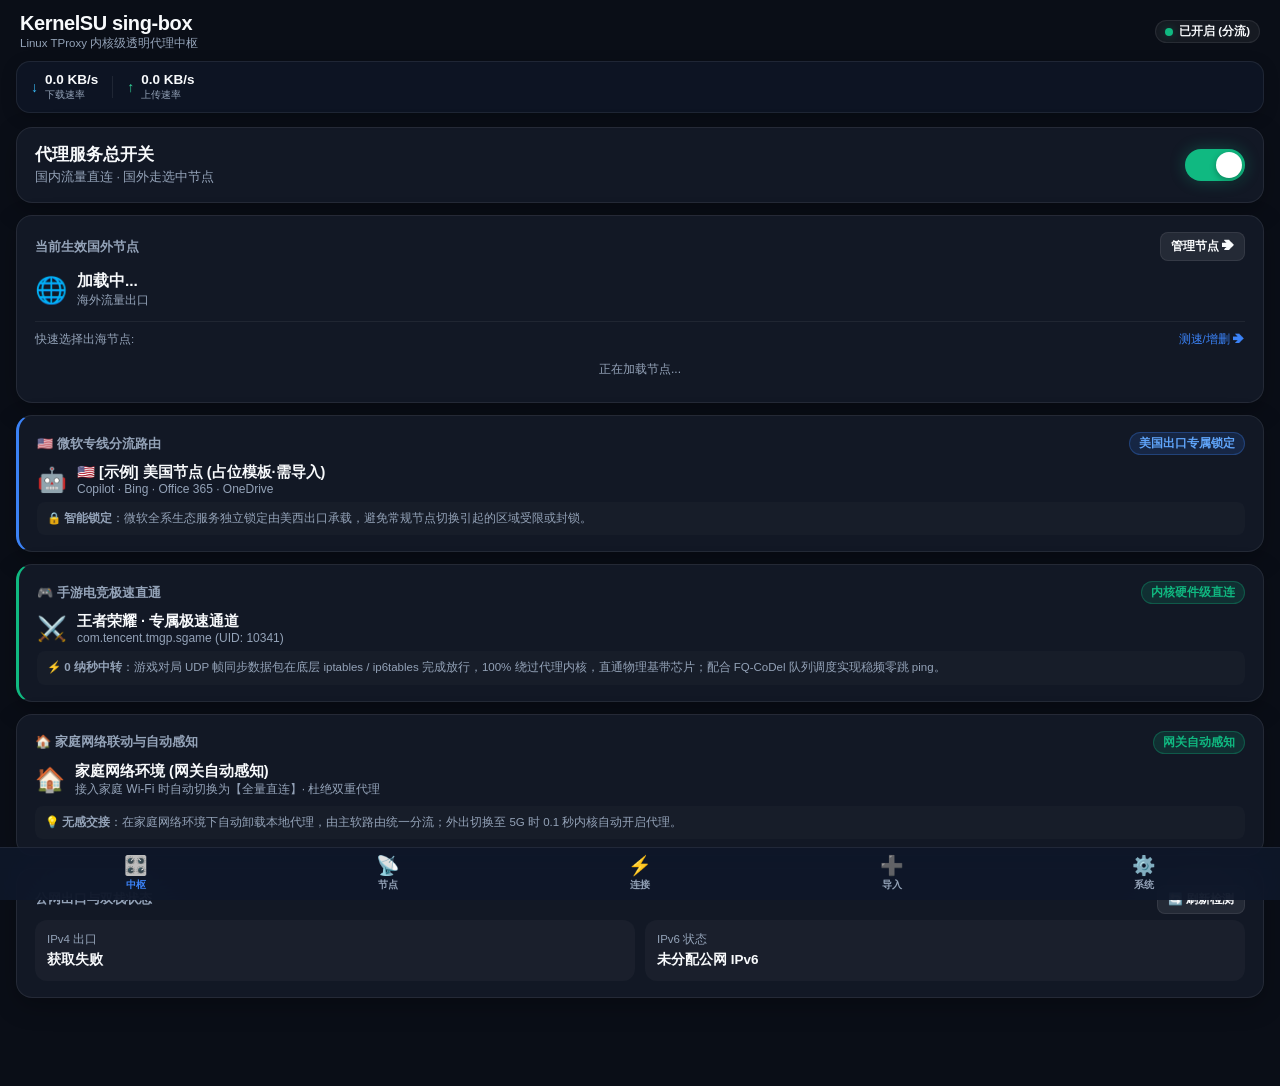
==== commit a6cc5abd: "feat(webui): add quick node selector on dashboard, fix traffic polling and no-cache" ====
--- a/webroot/index.html
+++ b/webroot/index.html
@@ -2,6 +2,9 @@
 <html lang="zh-CN">
 <head>
   <meta charset="UTF-8">
+  <meta http-equiv="Cache-Control" content="no-cache, no-store, must-revalidate">
+  <meta http-equiv="Pragma" content="no-cache">
+  <meta http-equiv="Expires" content="0">
   <meta name="viewport" content="width=device-width, initial-scale=1.0, maximum-scale=1.0, user-scalable=no, viewport-fit=cover">
   <meta name="theme-color" content="#0a0e17">
   <title>KernelSU sing-box 控制中枢</title>
@@ -436,13 +439,22 @@
     <div class="card">
       <div style="display: flex; justify-content: space-between; align-items: center; margin-bottom: 10px;">
         <span style="font-size: 13px; color: var(--text-sub); font-weight: 600;">当前生效国外节点</span>
-        <button class="btn btn-sm" onclick="switchTab('nodes')">切换节点 ➔</button>
-      </div>
-      <div style="display: flex; align-items: center; gap: 10px;">
+        <button class="btn btn-sm" onclick="switchTab('nodes')">管理节点 ➔</button>
+      </div>
+      <div style="display: flex; align-items: center; gap: 10px; margin-bottom: 12px;">
         <span id="activeNodeIcon" style="font-size: 26px;">🌐</span>
         <div>
           <div id="activeNodeName" style="font-size: 15.5px; font-weight: 700;">加载中...</div>
           <div id="activeNodeDetail" style="font-size: 12px; color: var(--text-sub);">海外流量出口</div>
+        </div>
+      </div>
+      <div style="border-top: 1px solid rgba(255,255,255,0.06); padding-top: 10px;">
+        <div style="font-size: 11.5px; color: var(--text-sub); margin-bottom: 6px; display: flex; justify-content: space-between;">
+          <span>快速选择出海节点:</span>
+          <span style="color: var(--accent); cursor: pointer;" onclick="switchTab('nodes')">测速/增删 ➔</span>
+        </div>
+        <div id="quickNodeList" style="display: flex; flex-direction: column; gap: 6px;">
+          <div style="text-align: center; color: var(--text-sub); font-size: 12px; padding: 8px;">正在加载节点...</div>
         </div>
       </div>
     </div>
@@ -776,17 +788,36 @@
       }
     }
 
+    let lastTrafficTime = Date.now();
+    let lastTrafficDown = 0;
+    let lastTrafficUp = 0;
     let trafficPollTimer = null;
     function fallbackTrafficPoll() {
       if (trafficPollTimer) return;
       trafficPollTimer = setInterval(async () => {
         try {
+          let data = null;
           if (isKsu) {
-            const r = await ksuExec('curl -s -m 1 http://127.0.0.1:9090/traffic');
-            if (r.stdout) {
-              const lines = r.stdout.trim().split('\n');
-              const last = JSON.parse(lines[lines.length - 1]);
-              updateTrafficUI(last.up || 0, last.down || 0);
+            const r = await ksuExec('curl -m 1 -s http://127.0.0.1:9090/connections');
+            if (r.stdout) data = JSON.parse(r.stdout);
+          } else {
+            const res = await fetch(`${API}/connections`);
+            data = await res.json();
+          }
+          if (data) {
+            const now = Date.now();
+            const dt = (now - lastTrafficTime) / 1000;
+            if (dt > 0.5) {
+              const curDown = data.downloadTotal || 0;
+              const curUp = data.uploadTotal || 0;
+              if (lastTrafficDown > 0 || lastTrafficUp > 0) {
+                const speedDown = Math.max(0, (curDown - lastTrafficDown) / dt);
+                const speedUp = Math.max(0, (curUp - lastTrafficUp) / dt);
+                updateTrafficUI(speedUp, speedDown);
+              }
+              lastTrafficDown = curDown;
+              lastTrafficUp = curUp;
+              lastTrafficTime = now;
             }
           }
         } catch(e) {}
@@ -1003,9 +1034,26 @@
       await loadFullConfig();
       await fetchClashState();
       fetchIpInfo();
+      fetchSystemStatus();
       initTrafficStream();
       setInterval(fetchClashState, 5000);
       setInterval(fetchSmartHomeState, 4000);
+      setInterval(fetchSystemStatus, 5000);
+    }
+
+    async function fetchSystemStatus() {
+      try {
+        if (isKsu) {
+          const res = await ksuExec('sh /data/adb/box/scripts/box.node status');
+          if (res.errno === 0 && res.stdout) {
+            const st = JSON.parse(res.stdout);
+            const pidEl = document.getElementById('sysPid');
+            const memEl = document.getElementById('sysMem');
+            if (pidEl && st.pid) pidEl.innerText = st.pid;
+            if (memEl && st.mem_mb) memEl.innerText = `${st.mem_mb} MB (已调优)`;
+          }
+        }
+      } catch (e) {}
     }
 
     async function loadFullConfig() {
@@ -1119,9 +1167,12 @@
 
     function renderNodes(nodeList) {
       const listEl = document.getElementById('nodeList');
-      if (!listEl) return;
-      document.getElementById('nodeCount').innerText = nodeList.length;
-      listEl.innerHTML = '';
+      const quickListEl = document.getElementById('quickNodeList');
+      if (document.getElementById('nodeCount')) {
+        document.getElementById('nodeCount').innerText = nodeList.length;
+      }
+      if (listEl) listEl.innerHTML = '';
+      if (quickListEl) quickListEl.innerHTML = '';
 
       let list = [...nodeList];
       if (isSortedByDelay) {
@@ -1147,7 +1198,16 @@
         else if (name.includes('美国') || name.includes('US')) icon = '🇺🇸';
         else if (name.includes('日本') || name.includes('JP')) icon = '🇯🇵';
 
-        const delayTxt = nodeDelayCache[name] || '测速';
+        let delayTxt = nodeDelayCache[name];
+        if (!delayTxt && p.history && p.history.length > 0) {
+          const lastH = p.history[p.history.length - 1];
+          if (lastH && lastH.delay > 0) {
+            delayTxt = lastH.delay + ' ms';
+            nodeDelayCache[name] = delayTxt;
+          }
+        }
+        if (!delayTxt) delayTxt = '测速';
+
         let delayCls = '';
         if (delayTxt.includes('ms')) {
           const ms = parseInt(delayTxt);
@@ -1156,35 +1216,89 @@
           delayCls = 'slow';
         }
 
-        const item = document.createElement('div');
-        item.className = 'node-item' + (isSelected ? ' selected' : '');
-        item.innerHTML = `
-          <div style="flex: 1;" onclick="selectNode('${escapeStr(name)}')">
+        // 1. Render in full Node List (View: Nodes)
+        if (listEl) {
+          const item = document.createElement('div');
+          item.className = 'node-item' + (isSelected ? ' selected' : '');
+
+          const mainDiv = document.createElement('div');
+          mainDiv.style.flex = '1';
+          mainDiv.onclick = () => selectNode(name);
+          mainDiv.innerHTML = `
             <div class="node-title">
               <span>${icon}</span>
-              <span>${name}</span>
-              <span class="node-tag-type">${pType}</span>
+              <span>${escapeHtml(name)}</span>
+              <span class="node-tag-type">${escapeHtml(pType)}</span>
             </div>
             <div class="node-sub">${isSelected ? '● 当前正在使用此节点' : '○ 点击即可手动切换'}</div>
-          </div>
-          <div class="node-actions">
-            <span class="node-delay ${delayCls}" id="delay-${encodeURIComponent(name)}" onclick="testSingleDelay('${escapeStr(name)}')">${delayTxt}</span>
-            <button class="node-del-btn" title="删除节点" onclick="deleteNode('${escapeStr(name)}', event)">🗑️</button>
-          </div>
-        `;
-        listEl.appendChild(item);
+          `;
+
+          const actDiv = document.createElement('div');
+          actDiv.className = 'node-actions';
+
+          const delaySpan = document.createElement('span');
+          delaySpan.className = 'node-delay ' + delayCls;
+          delaySpan.id = 'delay-' + encodeURIComponent(name);
+          delaySpan.innerText = delayTxt;
+          delaySpan.onclick = (e) => { e.stopPropagation(); testSingleDelay(name); };
+
+          const delBtn = document.createElement('button');
+          delBtn.className = 'node-del-btn';
+          delBtn.title = '删除节点';
+          delBtn.innerText = '🗑️';
+          delBtn.onclick = (e) => { e.stopPropagation(); deleteNode(name, e); };
+
+          actDiv.appendChild(delaySpan);
+          actDiv.appendChild(delBtn);
+
+          item.appendChild(mainDiv);
+          item.appendChild(actDiv);
+          listEl.appendChild(item);
+        }
+
+        // 2. Render in Quick Node List on Dashboard
+        if (quickListEl) {
+          const qItem = document.createElement('div');
+          qItem.className = 'node-item' + (isSelected ? ' selected' : '');
+          qItem.style.padding = '8px 12px';
+          qItem.style.cursor = 'pointer';
+          qItem.onclick = () => selectNode(name);
+          qItem.innerHTML = `
+            <div style="display: flex; align-items: center; justify-content: space-between; width: 100%;">
+              <div style="display: flex; align-items: center; gap: 8px; min-width: 0;">
+                <span style="font-size: 16px;">${icon}</span>
+                <span style="font-size: 13px; font-weight: ${isSelected ? '700' : '500'}; color: ${isSelected ? 'var(--accent)' : 'var(--text-main)'}; overflow: hidden; text-overflow: ellipsis; white-space: nowrap;">
+                  ${escapeHtml(name)}
+                </span>
+                <span class="node-tag-type" style="font-size: 10px; padding: 1px 5px;">${escapeHtml(pType)}</span>
+              </div>
+              <div style="display: flex; align-items: center; gap: 6px;">
+                <span class="node-delay ${delayCls}" style="font-size: 11px; padding: 2px 6px;">${delayTxt}</span>
+                ${isSelected ? '<span style="color: var(--accent); font-size: 14px; font-weight: bold;">✓</span>' : ''}
+              </div>
+            </div>
+          `;
+          quickListEl.appendChild(qItem);
+        }
       });
     }
 
-    function escapeStr(str) {
-      return str.replace(/\\/g, '\\\\').replace(/'/g, "\\'");
+    function escapeHtml(str) {
+      if (!str) return '';
+      return String(str)
+        .replace(/&/g, '&amp;')
+        .replace(/</g, '&lt;')
+        .replace(/>/g, '&gt;')
+        .replace(/"/g, '&quot;')
+        .replace(/'/g, '&#039;');
     }
 
     async function selectNode(name) {
       if (name === currentNode) return;
       try {
         if (isKsu) {
-          await ksuExec(`curl -s -X PUT http://127.0.0.1:9090/proxies/PROXY -H "Content-Type: application/json" -d '{"name":"${name}"}'`);
+          const bodyStr = JSON.stringify({ name: name }).replace(/'/g, "'\\''");
+          await ksuExec(`curl -m 3 -s -X PUT http://127.0.0.1:9090/proxies/PROXY -H "Content-Type: application/json" -d '${bodyStr}'`);
         } else {
           await fetch(`${API}/proxies/PROXY`, {
             method: 'PUT',
@@ -1231,25 +1345,49 @@
       }
     }
 
+    async function saveUpdatedConfig(modifierFn) {
+      if (!currentConfig) await loadFullConfig();
+      if (!currentConfig || !currentConfig.outbounds) {
+        throw new Error('无法读取完整配置，请检查 KernelSU 权限');
+      }
+      modifierFn(currentConfig);
+      const jsonStr = JSON.stringify(currentConfig, null, 2);
+      // Safe UTF-8 Base64 encoding
+      const b64 = btoa(encodeURIComponent(jsonStr).replace(/%([0-9A-F]{2})/g, (match, p1) => String.fromCharCode('0x' + p1)));
+      const res = await ksuExec(`sh /data/adb/box/scripts/box.node save '${b64}'`);
+      if (res.errno !== 0) {
+        throw new Error(res.stderr || res.stdout || '保存配置失败');
+      }
+      return true;
+    }
+
     async function deleteNode(name, ev) {
       if (ev) ev.stopPropagation();
       if (!confirm(`确定要彻底删除节点 [${name}] 吗？`)) return;
 
       try {
         if (isKsu) {
-          const safeName = name.replace(/"/g, '\\"');
-          const res = await ksuExec(`sh /data/adb/box/scripts/box.node del "${safeName}"`);
-          if (res.errno === 0) {
-            showToast('已删除节点: ' + name);
-            await fetchClashState();
-          } else {
-            showToast('删除失败: ' + res.stderr);
-          }
+          await saveUpdatedConfig(cfg => {
+            cfg.outbounds = cfg.outbounds.filter(o => o.tag !== name);
+            const proxySel = cfg.outbounds.find(o => o.tag === 'PROXY' && Array.isArray(o.outbounds));
+            if (proxySel) {
+              proxySel.outbounds = proxySel.outbounds.filter(t => t !== name);
+              if (proxySel.default === name) {
+                proxySel.default = proxySel.outbounds[0] || 'direct';
+              }
+            }
+            const msSel = cfg.outbounds.find(o => o.tag === 'MICROSOFT' && Array.isArray(o.outbounds));
+            if (msSel) {
+              msSel.outbounds = msSel.outbounds.filter(t => t !== name);
+            }
+          });
+          showToast('已删除节点: ' + name);
+          await fetchClashState();
         } else {
           showToast('删除功能仅在 KernelSU 环境下支持');
         }
       } catch (e) {
-        showToast('操作异常: ' + e);
+        showToast('删除失败: ' + e.message);
       }
     }
 
@@ -1271,22 +1409,30 @@
         }
 
         if (isKsu) {
-          const jsonStr = JSON.stringify(payload).replace(/'/g, "'\\''");
-          const cmd = `sh /data/adb/box/scripts/box.node add '${jsonStr}'`;
-          const res = await ksuExec(cmd);
-          if (res.errno === 0) {
-            showToast('节点已成功添加并生效！');
-            document.getElementById('importInput').value = '';
-            switchTab('nodes');
-            await fetchClashState();
-          } else {
-            showToast('添加失败: ' + res.stderr);
-          }
+          await saveUpdatedConfig(cfg => {
+            const tag = payload.tag || ('节点-' + Date.now().toString().slice(-4));
+            payload.tag = tag;
+            cfg.outbounds = cfg.outbounds.filter(o => o.tag !== tag);
+            const lastIdx = cfg.outbounds.findIndex(o => o.type === 'direct' || o.type === 'block');
+            if (lastIdx !== -1) {
+              cfg.outbounds.splice(lastIdx, 0, payload);
+            } else {
+              cfg.outbounds.push(payload);
+            }
+            const proxySel = cfg.outbounds.find(o => o.tag === 'PROXY' && Array.isArray(o.outbounds));
+            if (proxySel && !proxySel.outbounds.includes(tag)) {
+              proxySel.outbounds.push(tag);
+            }
+          });
+          showToast('节点已成功添加并生效！');
+          document.getElementById('importInput').value = '';
+          switchTab('nodes');
+          await fetchClashState();
         } else {
           showToast('添加功能仅在 KernelSU 环境下支持');
         }
       } catch (e) {
-        showToast('解析失败: ' + e.message);
+        showToast('添加失败: ' + e.message);
       }
     }
 
@@ -1386,14 +1532,25 @@
       }
 
       if (isKsu && payload) {
-        const jsonStr = JSON.stringify(payload).replace(/'/g, "'\\''");
-        const res = await ksuExec(`sh /data/adb/box/scripts/box.node add '${jsonStr}'`);
-        if (res.errno === 0) {
+        try {
+          await saveUpdatedConfig(cfg => {
+            cfg.outbounds = cfg.outbounds.filter(o => o.tag !== payload.tag);
+            const lastIdx = cfg.outbounds.findIndex(o => o.type === 'direct' || o.type === 'block');
+            if (lastIdx !== -1) {
+              cfg.outbounds.splice(lastIdx, 0, payload);
+            } else {
+              cfg.outbounds.push(payload);
+            }
+            const proxySel = cfg.outbounds.find(o => o.tag === 'PROXY' && Array.isArray(o.outbounds));
+            if (proxySel && !proxySel.outbounds.includes(payload.tag)) {
+              proxySel.outbounds.push(payload.tag);
+            }
+          });
           showToast('手动节点保存成功！');
           switchTab('nodes');
           await fetchClashState();
-        } else {
-          showToast('保存失败: ' + res.stderr);
+        } catch (e) {
+          showToast('保存失败: ' + e.message);
         }
       }
     }
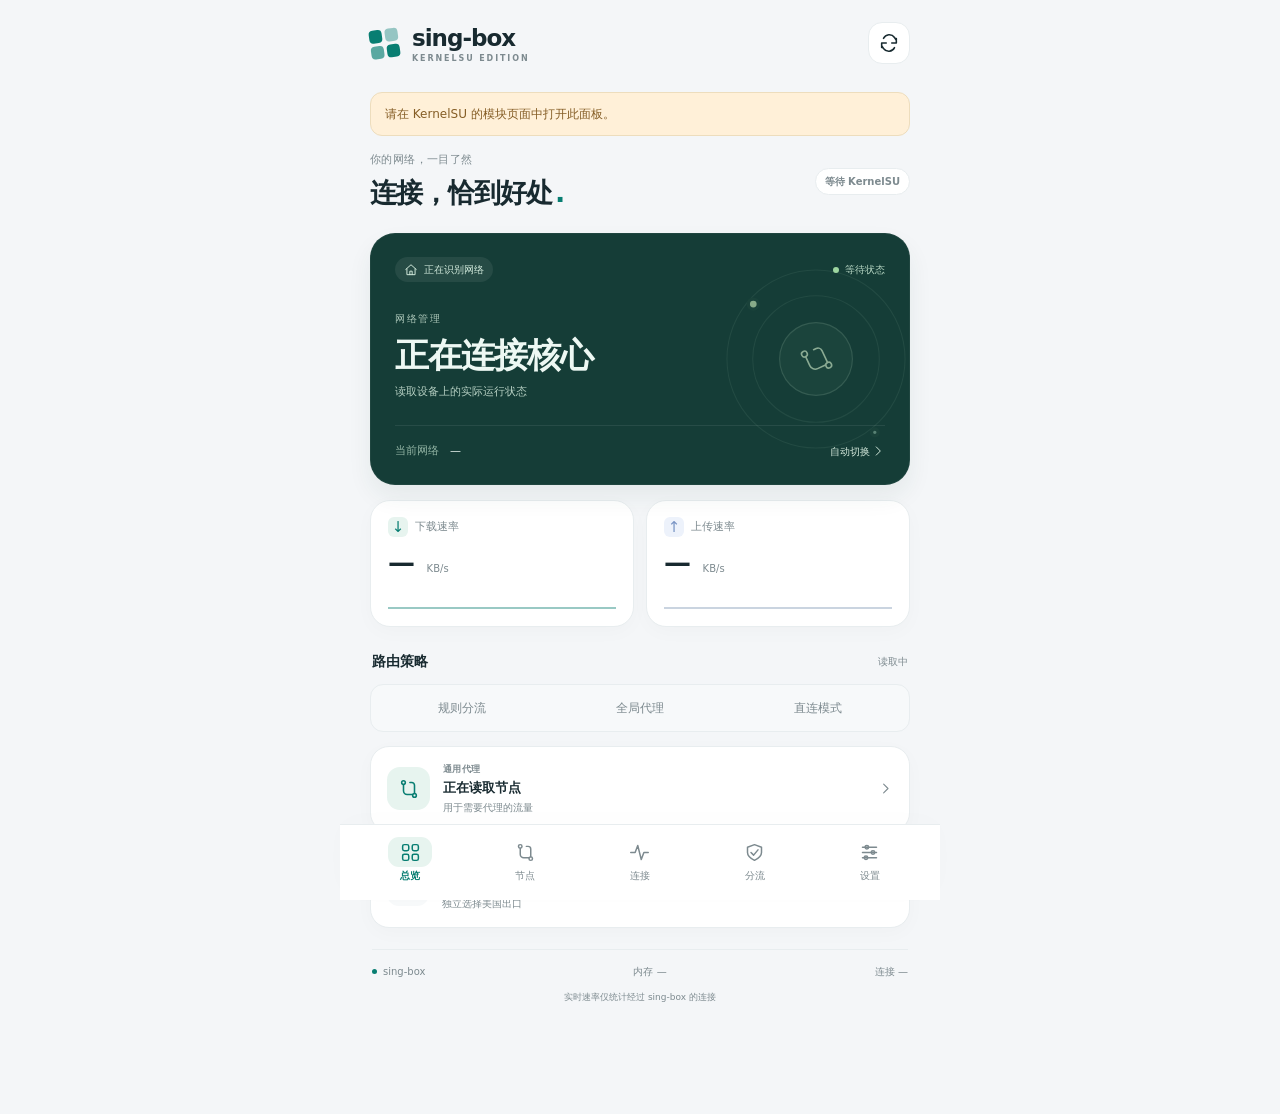
==== commit ca1c02ea: "fix(tproxy,route): fix hotspot domestic access, IPv6 loopback storm, and sync WebUI v1.3.1 - Fix TPR" ====
--- a/webroot/index.html
+++ b/webroot/index.html
@@ -1,1656 +1,106 @@
-<!DOCTYPE html>
+<!doctype html>
 <html lang="zh-CN">
 <head>
-  <meta charset="UTF-8">
-  <meta http-equiv="Cache-Control" content="no-cache, no-store, must-revalidate">
-  <meta http-equiv="Pragma" content="no-cache">
-  <meta http-equiv="Expires" content="0">
-  <meta name="viewport" content="width=device-width, initial-scale=1.0, maximum-scale=1.0, user-scalable=no, viewport-fit=cover">
-  <meta name="theme-color" content="#0a0e17">
-  <title>KernelSU sing-box 控制中枢</title>
-  <link rel="stylesheet" type="text/css" href="/internal/insets.css" onerror="this.remove()">
-  <style>
-    :root {
-      --bg: #0a0e17;
-      --card-bg: rgba(22, 29, 43, 0.75);
-      --card-border: rgba(255, 255, 255, 0.08);
-      --accent: #3b82f6;
-      --accent-glow: rgba(59, 130, 246, 0.35);
-      --green: #10b981;
-      --green-glow: rgba(16, 185, 129, 0.3);
-      --amber: #f59e0b;
-      --purple: #8b5cf6;
-      --red: #ef4444;
-      --red-glow: rgba(239, 68, 68, 0.3);
-      --text-main: #f8fafc;
-      --text-sub: #94a3b8;
-      --radius: 16px;
-      --safe-top: var(--window-inset-top, env(safe-area-inset-top, 16px));
-      --safe-bottom: var(--window-inset-bottom, env(safe-area-inset-bottom, 20px));
-    }
-    * { box-sizing: border-box; margin: 0; padding: 0; font-family: -apple-system, BlinkMacSystemFont, "Segoe UI", Roboto, "Helvetica Neue", sans-serif; -webkit-tap-highlight-color: transparent; }
-    body {
-      background: var(--bg);
-      color: var(--text-main);
-      padding: var(--safe-top) 16px calc(76px + var(--safe-bottom));
-      min-height: 100vh;
-      -webkit-font-smoothing: antialiased;
-    }
-    
-    /* Top Header */
-    .top-header {
-      display: flex;
-      justify-content: space-between;
-      align-items: center;
-      padding: 12px 4px 10px;
-    }
-    .top-header h1 { font-size: 20px; font-weight: 800; letter-spacing: -0.4px; }
-    .badge {
-      display: inline-flex;
-      align-items: center;
-      gap: 6px;
-      font-size: 11.5px;
-      font-weight: 600;
-      padding: 3px 9px;
-      border-radius: 20px;
-      background: rgba(255, 255, 255, 0.05);
-      border: 1px solid var(--card-border);
-    }
-    .status-dot { width: 8px; height: 8px; border-radius: 50%; background: #6b7280; }
-    .status-dot.active { background: var(--green); box-shadow: 0 0 8px var(--green-glow); }
-    .status-dot.disabled { background: var(--red); box-shadow: 0 0 8px var(--red-glow); }
-
-    /* Traffic Monitor Bar */
-    .traffic-bar {
-      display: flex;
-      justify-content: space-between;
-      align-items: center;
-      background: rgba(15, 23, 42, 0.7);
-      border: 1px solid var(--card-border);
-      border-radius: 14px;
-      padding: 10px 14px;
-      margin-bottom: 14px;
-      gap: 12px;
-      box-shadow: 0 4px 16px rgba(0,0,0,0.2);
-    }
-    .traffic-metrics {
-      display: flex;
-      align-items: center;
-      gap: 14px;
-      flex: 1;
-    }
-    .traffic-item {
-      display: flex;
-      align-items: center;
-      gap: 7px;
-    }
-    .traffic-arrow {
-      font-size: 14px;
-      font-weight: 900;
-      line-height: 1;
-    }
-    .traffic-item.down .traffic-arrow { color: #38bdf8; }
-    .traffic-item.up .traffic-arrow { color: #34d399; }
-    .traffic-info { display: flex; flex-direction: column; }
-    .traffic-speed {
-      font-size: 13.5px;
-      font-weight: 700;
-      font-variant-numeric: tabular-nums;
-      color: var(--text-main);
-      line-height: 1.2;
-    }
-    .traffic-lbl {
-      font-size: 10px;
-      color: var(--text-sub);
-    }
-    .traffic-divider {
-      width: 1px;
-      height: 22px;
-      background: rgba(255,255,255,0.08);
-    }
-    .traffic-canvas-box {
-      width: 100px;
-      height: 28px;
-      display: flex;
-      align-items: center;
-      justify-content: flex-end;
-    }
-
-    /* Card Base */
-    .card {
-      background: var(--card-bg);
-      border: 1px solid var(--card-border);
-      backdrop-filter: blur(20px);
-      -webkit-backdrop-filter: blur(20px);
-      border-radius: var(--radius);
-      padding: 16px 18px;
-      margin-bottom: 12px;
-      box-shadow: 0 8px 24px rgba(0, 0, 0, 0.25);
-    }
-
-    /* Master Switch */
-    .switch-card {
-      display: flex;
-      justify-content: space-between;
-      align-items: center;
-    }
-    .switch-info h2 { font-size: 16.5px; font-weight: 700; margin-bottom: 3px; }
-    .switch-info p { font-size: 12.5px; color: var(--text-sub); }
-    .toggle-btn {
-      position: relative;
-      width: 60px;
-      height: 32px;
-      background: #334155;
-      border-radius: 20px;
-      cursor: pointer;
-      transition: all 0.25s ease;
-      border: none;
-      outline: none;
-    }
-    .toggle-btn.on { background: var(--green); box-shadow: 0 0 16px var(--green-glow); }
-    .toggle-thumb {
-      position: absolute;
-      top: 3px;
-      left: 3px;
-      width: 26px;
-      height: 26px;
-      background: #ffffff;
-      border-radius: 50%;
-      transition: all 0.25s cubic-bezier(0.4, 0, 0.2, 1);
-      box-shadow: 0 2px 6px rgba(0,0,0,0.3);
-    }
-    .toggle-btn.on .toggle-thumb { transform: translateX(28px); }
-
-    /* Section Titles */
-    .section-title {
-      font-size: 13px;
-      font-weight: 600;
-      color: var(--text-sub);
-      text-transform: uppercase;
-      letter-spacing: 0.5px;
-      margin: 16px 4px 8px;
-      display: flex;
-      justify-content: space-between;
-      align-items: center;
-    }
-
-    /* Buttons */
-    .btn {
-      background: rgba(255, 255, 255, 0.08);
-      border: 1px solid var(--card-border);
-      color: var(--text-main);
-      padding: 8px 14px;
-      border-radius: 10px;
-      font-size: 13px;
-      font-weight: 600;
-      cursor: pointer;
-      display: inline-flex;
-      align-items: center;
-      gap: 6px;
-      transition: all 0.2s ease;
-    }
-    .btn:active { transform: scale(0.97); }
-    .btn-primary { background: var(--accent); border-color: var(--accent); color: white; }
-    .btn-outline { background: rgba(255,255,255,0.04); border-color: var(--card-border); }
-    .btn-sm { padding: 5px 10px; font-size: 12px; border-radius: 8px; }
-    .btn-danger { background: rgba(239, 68, 68, 0.15); border-color: rgba(239, 68, 68, 0.3); color: #fca5a5; }
-
-    /* Node List Item */
-    .node-list { display: flex; flex-direction: column; gap: 8px; }
-    .node-item {
-      display: flex;
-      justify-content: space-between;
-      align-items: center;
-      padding: 12px 14px;
-      border-radius: 12px;
-      background: rgba(255, 255, 255, 0.03);
-      border: 1px solid transparent;
-      cursor: pointer;
-      transition: all 0.2s ease;
-    }
-    .node-item:hover, .node-item:active { background: rgba(255, 255, 255, 0.06); }
-    .node-item.selected {
-      background: rgba(59, 130, 246, 0.12);
-      border-color: rgba(59, 130, 246, 0.4);
-    }
-    .node-title {
-      font-size: 14.5px;
-      font-weight: 600;
-      display: flex;
-      align-items: center;
-      gap: 6px;
-    }
-    .node-tag-type {
-      font-size: 10.5px;
-      padding: 2px 6px;
-      border-radius: 4px;
-      background: rgba(255, 255, 255, 0.08);
-      color: var(--text-sub);
-      text-transform: uppercase;
-      font-weight: 700;
-    }
-    .node-sub { font-size: 11.5px; color: var(--text-sub); margin-top: 3px; }
-    .node-actions { display: flex; align-items: center; gap: 8px; }
-    .node-delay {
-      font-size: 11px;
-      padding: 4px 8px;
-      border-radius: 6px;
-      font-weight: 600;
-      background: rgba(255, 255, 255, 0.06);
-      color: var(--text-sub);
-    }
-    .node-delay.fast { background: rgba(16, 185, 129, 0.2); color: #34d399; }
-    .node-delay.medium { background: rgba(245, 158, 11, 0.2); color: #fbbf24; }
-    .node-delay.slow { background: rgba(239, 68, 68, 0.2); color: #f87171; }
-    .node-del-btn {
-      background: none;
-      border: none;
-      color: var(--text-sub);
-      font-size: 15px;
-      padding: 4px 6px;
-      cursor: pointer;
-      border-radius: 6px;
-    }
-
-    /* Active Connection Card */
-    .conn-item {
-      display: flex;
-      justify-content: space-between;
-      align-items: center;
-      background: rgba(255, 255, 255, 0.03);
-      border: 1px solid rgba(255, 255, 255, 0.05);
-      border-radius: 10px;
-      padding: 9px 12px;
-      font-size: 12px;
-      transition: background 0.15s;
-    }
-    .conn-host {
-      font-weight: 600;
-      color: var(--text-main);
-      max-width: 170px;
-      overflow: hidden;
-      text-overflow: ellipsis;
-      white-space: nowrap;
-    }
-    .conn-tag {
-      font-size: 9.5px;
-      padding: 2px 6px;
-      border-radius: 4px;
-      font-weight: 700;
-      text-transform: uppercase;
-    }
-    .conn-tag.ms { background: rgba(59, 130, 246, 0.2); color: #60a5fa; }
-    .conn-tag.direct { background: rgba(16, 185, 129, 0.2); color: #34d399; }
-    .conn-tag.proxy { background: rgba(168, 85, 247, 0.2); color: #c084fc; }
-    .conn-kill-btn {
-      background: none;
-      border: none;
-      color: var(--text-sub);
-      cursor: pointer;
-      font-size: 13px;
-      padding: 3px 6px;
-      border-radius: 4px;
-    }
-    .conn-kill-btn:hover { color: #ef4444; background: rgba(239, 68, 68, 0.1); }
-
-    /* Info Grid */
-    .info-grid {
-      display: grid;
-      grid-template-columns: 1fr 1fr;
-      gap: 10px;
-    }
-    .info-box {
-      background: rgba(255, 255, 255, 0.03);
-      border-radius: 12px;
-      padding: 12px;
-    }
-    .info-label { font-size: 11.5px; color: var(--text-sub); margin-bottom: 4px; }
-    .info-val { font-size: 13.5px; font-weight: 700; word-break: break-all; }
-
-    /* Tab Bar */
-    .tab-bar {
-      position: fixed;
-      bottom: 0;
-      left: 0;
-      right: 0;
-      background: rgba(15, 23, 42, 0.92);
-      backdrop-filter: blur(25px);
-      -webkit-backdrop-filter: blur(25px);
-      border-top: 1px solid var(--card-border);
-      display: flex;
-      justify-content: space-around;
-      padding: 8px 10px calc(8px + var(--safe-bottom));
-      z-index: 100;
-    }
-    .tab-btn {
-      background: none;
-      border: none;
-      color: var(--text-sub);
-      display: flex;
-      flex-direction: column;
-      align-items: center;
-      gap: 3px;
-      font-size: 10px;
-      font-weight: 600;
-      cursor: pointer;
-      flex: 1;
-      transition: color 0.2s;
-    }
-    .tab-btn.active { color: var(--accent); }
-    .tab-icon { font-size: 19px; line-height: 1; }
-
-    /* Views */
-    .view { display: none; }
-    .view.active { display: block; }
-
-    /* Form Controls */
-    .form-group { margin-bottom: 14px; }
-    .form-label { display: block; font-size: 12.5px; color: var(--text-sub); margin-bottom: 6px; font-weight: 600; }
-    .form-input, .form-textarea, .form-select {
-      width: 100%;
-      background: rgba(255, 255, 255, 0.05);
-      border: 1px solid var(--card-border);
-      color: var(--text-main);
-      padding: 10px 12px;
-      border-radius: 10px;
-      font-size: 13.5px;
-      outline: none;
-      transition: border 0.2s;
-    }
-    .form-input:focus, .form-textarea:focus, .form-select:focus { border-color: var(--accent); }
-    .form-textarea { resize: vertical; min-height: 80px; font-family: monospace; font-size: 12px; }
-
-    /* Toast */
-    #toast {
-      position: fixed;
-      top: calc(16px + var(--safe-top));
-      left: 50%;
-      transform: translateX(-50%);
-      background: rgba(30, 41, 59, 0.95);
-      border: 1px solid var(--card-border);
-      color: white;
-      padding: 8px 16px;
-      border-radius: 20px;
-      font-size: 12.5px;
-      font-weight: 600;
-      box-shadow: 0 10px 25px rgba(0,0,0,0.4);
-      z-index: 1000;
-      opacity: 0;
-      pointer-events: none;
-      transition: opacity 0.25s, transform 0.25s;
-    }
-    #toast.show { opacity: 1; transform: translate(-50%, 6px); }
-  </style>
+  <meta charset="utf-8">
+  <meta name="viewport" content="width=device-width,initial-scale=1,viewport-fit=cover">
+  <meta name="theme-color" content="#f4f6f8">
+  <meta http-equiv="Content-Security-Policy" content="default-src 'self'; script-src 'self'; style-src 'self'; img-src 'self' data:; connect-src 'none'; object-src 'none'; base-uri 'none'">
+  <title>sing-box · KernelSU</title>
+  <link rel="stylesheet" href="/internal/insets.css">
+  <link rel="stylesheet" href="styles.css">
+  <script defer src="app.js"></script>
 </head>
 <body>
-
-  <div id="toast">操作已完成</div>
-
-  <!-- Top Header -->
-  <div class="top-header">
-    <div>
-      <h1>KernelSU sing-box</h1>
-      <div style="font-size: 11.5px; color: var(--text-sub); margin-top: 1px;">Linux TProxy 内核级透明代理中枢</div>
-    </div>
-    <div class="badge">
-      <span class="status-dot active" id="statusDot"></span>
-      <span id="statusText">已开启 (分流)</span>
-    </div>
+  <svg class="svg-defs" xmlns="http://www.w3.org/2000/svg"><defs>
+    <symbol id="i-grid" viewBox="0 0 24 24"><rect x="3" y="3" width="7" height="7" rx="2"/><rect x="14" y="3" width="7" height="7" rx="2"/><rect x="3" y="14" width="7" height="7" rx="2"/><rect x="14" y="14" width="7" height="7" rx="2"/></symbol>
+    <symbol id="i-route" viewBox="0 0 24 24"><circle cx="6" cy="5" r="2"/><circle cx="18" cy="19" r="2"/><path d="M6 7v7a4 4 0 0 0 4 4h6M18 17V8a3 3 0 0 0-3-3h-2"/></symbol>
+    <symbol id="i-activity" viewBox="0 0 24 24"><path d="M2 12h5l3-8 4 16 3-8h5"/></symbol>
+    <symbol id="i-settings" viewBox="0 0 24 24"><path d="M4 6h16M4 12h16M4 18h16"/><circle cx="9" cy="6" r="2"/><circle cx="16" cy="12" r="2"/><circle cx="8" cy="18" r="2"/></symbol>
+    <symbol id="i-arrow" viewBox="0 0 24 24"><path d="m9 5 7 7-7 7"/></symbol>
+    <symbol id="i-refresh" viewBox="0 0 24 24"><path d="M20 7v5h-5M4 17v-5h5M6 7a7 7 0 0 1 12-1l2 3M4 15l2 3a7 7 0 0 0 12-1"/></symbol>
+    <symbol id="i-home" viewBox="0 0 24 24"><path d="m3 11 9-8 9 8M5 10v10h14V10M10 20v-6h4v6"/></symbol>
+    <symbol id="i-shield" viewBox="0 0 24 24"><path d="m12 3 8 3v6c0 5-8 9-8 9S4 17 4 12V6l8-3Z"/><path d="m8 12 3 3 5-6"/></symbol>
+    <symbol id="i-plus" viewBox="0 0 24 24"><path d="M12 5v14M5 12h14"/></symbol>
+    <symbol id="i-check" viewBox="0 0 24 24"><path d="m5 12 4 4L19 6"/></symbol>
+    <symbol id="i-power" viewBox="0 0 24 24"><path d="M12 3v9M7 5a9 9 0 1 0 10 0"/></symbol>
+    <symbol id="i-search" viewBox="0 0 24 24"><circle cx="10" cy="10" r="6"/><path d="m15 15 6 6"/></symbol>
+    <symbol id="i-moon" viewBox="0 0 24 24"><path d="M20 15A9 9 0 0 1 9 4a9 9 0 1 0 11 11Z"/></symbol>
+    <symbol id="i-code" viewBox="0 0 24 24"><path d="m8 6-6 6 6 6m8-12 6 6-6 6M14 3l-4 18"/></symbol>
+    <symbol id="i-clock" viewBox="0 0 24 24"><circle cx="12" cy="12" r="9"/><path d="M12 7v5l3 2"/></symbol>
+    <symbol id="i-close" viewBox="0 0 24 24"><path d="m6 6 12 12M18 6 6 18"/></symbol>
+    <symbol id="i-download" viewBox="0 0 24 24"><path d="M12 3v13m-5-5 5 5 5-5M4 17v4h16v-4"/></symbol>
+  </defs></svg>
+  <div class="app-shell">
+    <header class="topbar">
+      <a class="brand" href="#overview" aria-label="sing-box 首页"><span class="brand-mark"><span></span><span></span><span></span><span></span></span><span>sing-box<span class="brand-caption">KERNELSU EDITION</span></span></a>
+      <button class="icon-button" data-action="refresh" aria-label="刷新状态"><svg><use href="#i-refresh"/></svg></button>
+    </header>
+    <div id="bridge-warning" class="banner warning" hidden>请在 KernelSU 的模块页面中打开此面板。</div>
+    <div id="error-banner" class="banner warning" role="status" hidden></div>
+    <main>
+      <section id="page-overview" class="page active" aria-labelledby="overview-title">
+        <div class="page-heading"><div><p class="eyebrow">你的网络，一目了然</p><h1 id="overview-title">连接，恰到好处<span class="title-dot">.</span></h1></div><span id="core-badge" class="pill neutral"><span class="dot"></span>正在连接</span></div>
+        <article class="hero-card">
+          <div class="hero-top"><span class="pill hero-pill"><svg><use href="#i-home"/></svg><span id="environment-label">正在识别网络</span></span><span class="hero-live"><span class="dot"></span><span id="hero-live-label">等待状态</span></span></div>
+          <div class="hero-copy"><p id="hero-kicker">网络管理</p><h2 id="hero-title">正在连接核心</h2><p id="hero-description">读取设备上的实际运行状态</p></div>
+          <div class="hero-orbit" aria-hidden="true"><div class="orbit orbit-one"></div><div class="orbit orbit-two"></div><div class="orbit-center"><svg><use href="#i-route"/></svg></div><i class="orbit-point point-one"></i><i class="orbit-point point-two"></i></div>
+          <div class="hero-footer"><div><span class="hero-caption">当前网络</span><span id="network-name">—</span></div><button class="hero-link" data-tab="settings">自动切换<svg><use href="#i-arrow"/></svg></button></div>
+        </article>
+        <div class="metric-grid">
+          <article class="metric-card"><span class="metric-label"><span class="direction down">↓</span>下载速率</span><p id="download-speed" class="metric-value">— <small>KB/s</small></p><svg class="sparkline" viewBox="0 0 150 26" preserveAspectRatio="none" aria-hidden="true"><path id="download-line" d="M0 24H150"/></svg></article>
+          <article class="metric-card"><span class="metric-label"><span class="direction up">↑</span>上传速率</span><p id="upload-speed" class="metric-value">— <small>KB/s</small></p><svg class="sparkline upload-spark" viewBox="0 0 150 26" preserveAspectRatio="none" aria-hidden="true"><path id="upload-line" d="M0 24H150"/></svg></article>
+        </div>
+        <div class="section-heading"><h2>路由策略</h2><span id="control-source">读取中</span></div>
+        <div class="segmented mode-control" aria-label="路由模式"><button data-mode="Rule">规则分流</button><button data-mode="Global">全局代理</button><button data-mode="Direct">直连模式</button></div>
+        <button class="route-card" data-tab="nodes"><span class="route-icon teal"><svg><use href="#i-route"/></svg></span><span class="route-copy"><span class="overline">通用代理</span><strong id="current-node">正在读取节点</strong><span id="current-node-note">用于需要代理的流量</span></span><svg class="chevron"><use href="#i-arrow"/></svg></button>
+        <button class="route-card microsoft-card" data-action="microsoft"><span class="ms-logo" aria-hidden="true"><i></i><i></i><i></i><i></i></span><span class="route-copy"><span class="overline">微软 · REWARDS</span><strong id="microsoft-node">美国专线</strong><span id="microsoft-note">独立选择美国出口</span></span><span class="pill us-pill">US</span><svg class="chevron"><use href="#i-arrow"/></svg></button>
+        <div class="runtime-strip"><span><span class="dot"></span><span id="core-version">sing-box</span></span><span id="runtime-memory">内存 —</span><span id="runtime-connections">连接 —</span></div>
+        <p class="footnote">实时速率仅统计经过 sing-box 的连接</p>
+      </section>
+      <section id="page-nodes" class="page" aria-labelledby="nodes-title">
+        <div class="page-heading"><div><p class="eyebrow">选择你的下一站</p><h1 id="nodes-title">节点<span class="title-dot">.</span></h1></div><button class="icon-button accent" data-action="import" aria-label="导入节点"><svg><use href="#i-plus"/></svg></button></div>
+        <div class="segmented group-control" aria-label="策略组"><button class="selected" data-group="PROXY">通用代理</button><button data-group="MICROSOFT">微软专线 · US</button></div>
+        <p id="group-description" class="helper-text">选择节点只影响该策略组的新连接。</p>
+        <div class="list-toolbar"><span id="node-count">— 个节点</span><div><button class="text-button" data-action="sort">按延迟排序</button><button class="text-button" id="test-all" data-action="test-all"><svg><use href="#i-activity"/></svg>全部测试</button></div></div>
+        <div id="node-list" class="node-list"><div class="empty-state">正在读取节点</div></div>
+        <button class="add-node-card" data-action="import"><svg><use href="#i-plus"/></svg><span>导入分享链接</span><span class="muted">VLESS · Hysteria 2 · Trojan · Shadowsocks</span></button>
+      </section>
+      <section id="page-connections" class="page" aria-labelledby="connections-title">
+        <div class="page-heading"><div><p class="eyebrow">看见每一次连接</p><h1 id="connections-title">连接<span class="title-dot">.</span></h1></div><span class="pill neutral" id="connection-count">—</span></div>
+        <label class="search-field"><svg><use href="#i-search"/></svg><input id="connection-search" type="search" placeholder="搜索域名、IP 或出口" autocomplete="off"></label>
+        <div class="connection-summary"><span>累计下载 <strong id="download-total">—</strong></span><span>累计上传 <strong id="upload-total">—</strong></span></div>
+        <div id="connection-list" class="connection-list"><div class="empty-state">尚无连接数据</div></div>
+      </section>
+      <section id="page-routing" class="page" aria-labelledby="routing-title">
+        <div class="page-heading"><div><p class="eyebrow">规则分流</p><h1 id="routing-title">分流<span class="title-dot">.</span></h1></div><span class="pill neutral">Rule</span></div>
+        <div class="section-heading"><h2>直连域名</h2><span>优先于代理</span></div>
+        <form id="routing-form" class="settings-card">
+          <div class="setting-row"><span><strong>域名后缀</strong><small>每行一个域名，匹配该域名及其子域名</small></span><svg class="setting-icon"><use href="#i-shield"/></svg></div>
+          <textarea id="direct-domains" class="text-area" rows="10" spellcheck="false" placeholder="pushplus.plus&#10;example.com"></textarea>
+          <p class="note">pushplus.plus 始终保留为直连规则。保存后会校验配置并重启核心。</p>
+          <button type="submit" class="button primary full-width">保存并应用<svg><use href="#i-check"/></svg></button>
+          <p id="routing-error" class="inline-error" role="status"></p>
+        </form>
+      </section>
+      <section id="page-settings" class="page" aria-labelledby="settings-title">
+        <div class="page-heading"><div><p class="eyebrow">让网络适应你的习惯</p><h1 id="settings-title">设置<span class="title-dot">.</span></h1></div><span class="pill neutral">仅本机管理</span></div>
+        <div class="section-heading"><h2>家庭网络联动</h2></div>
+        <form id="home-form" class="settings-card">
+          <div class="setting-row"><span><strong>自动切换</strong><small>回家交给软路由，外出恢复规则分流</small></span><label class="switch"><input id="automatic-switch" type="checkbox" aria-label="自动切换"><span></span></label></div>
+          <label class="field-label" for="home-gateway">家庭网关</label><input class="text-input" id="home-gateway" inputmode="decimal" placeholder="192.168.100.1" required>
+          <label class="field-label" for="home-ssid">家庭 Wi-Fi <span class="muted">可选</span></label><input class="text-input" id="home-ssid" maxlength="32" placeholder="输入 Wi-Fi 名称" autocomplete="off">
+          <button type="submit" class="button primary full-width">保存联动设置<svg><use href="#i-check"/></svg></button>
+        </form>
+        <div class="section-heading"><h2>外观</h2></div>
+        <div class="settings-card compact"><div class="setting-row"><span><strong>主题</strong><small>选择适合当前环境的显示方式</small></span><svg class="setting-icon"><use href="#i-moon"/></svg></div><div class="segmented theme-control"><button data-theme="system">跟随系统</button><button data-theme="light">浅色</button><button data-theme="dark">深色</button></div></div>
+        <div class="section-heading"><h2>维护</h2></div>
+        <div class="settings-card actions-card"><button class="setting-action" data-action="restart"><svg><use href="#i-refresh"/></svg><span><strong>重启核心</strong><small>短暂中断由手机处理的连接</small></span><svg class="chevron"><use href="#i-arrow"/></svg></button><button class="setting-action" data-action="logs"><svg><use href="#i-activity"/></svg><span><strong>运行日志</strong><small>查看最近的连接与错误记录</small></span><svg class="chevron"><use href="#i-arrow"/></svg></button><button class="setting-action" data-action="advanced"><svg><use href="#i-code"/></svg><span><strong>高级配置</strong><small>校验后应用，启动失败自动恢复</small></span><svg class="chevron"><use href="#i-arrow"/></svg></button></div>
+        <div class="about-card"><span class="brand-mark small"><span></span><span></span><span></span><span></span></span><div><strong>sing-box for KernelSU</strong><p>本机运行 · 本机配置</p></div><span class="muted">v1.3</span></div>
+      </section>
+    </main>
   </div>
-
-  <!-- Traffic Speedometer Bar -->
-  <div class="traffic-bar">
-    <div class="traffic-metrics">
-      <div class="traffic-item down">
-        <span class="traffic-arrow">↓</span>
-        <div class="traffic-info">
-          <div class="traffic-speed" id="speedDown">0.0 KB/s</div>
-          <div class="traffic-lbl">下载速率</div>
-        </div>
-      </div>
-      <div class="traffic-divider"></div>
-      <div class="traffic-item up">
-        <span class="traffic-arrow">↑</span>
-        <div class="traffic-info">
-          <div class="traffic-speed" id="speedUp">0.0 KB/s</div>
-          <div class="traffic-lbl">上传速率</div>
-        </div>
-      </div>
-    </div>
-    <div class="traffic-canvas-box">
-      <canvas id="trafficCanvas" width="100" height="28"></canvas>
-    </div>
-  </div>
-
-  <!-- VIEW 1: 中枢总览 (Dashboard) -->
-  <div id="view-dashboard" class="view active">
-    <!-- Master Switch Card -->
-    <div class="card switch-card">
-      <div class="switch-info">
-        <h2>代理服务总开关</h2>
-        <p id="switchDesc">国内流量直连 · 国外走选中节点</p>
-      </div>
-      <button class="toggle-btn on" id="toggleBtn" onclick="toggleProxy()">
-        <div class="toggle-thumb"></div>
-      </button>
-    </div>
-
-    <!-- Active Node Card -->
-    <div class="card">
-      <div style="display: flex; justify-content: space-between; align-items: center; margin-bottom: 10px;">
-        <span style="font-size: 13px; color: var(--text-sub); font-weight: 600;">当前生效国外节点</span>
-        <button class="btn btn-sm" onclick="switchTab('nodes')">管理节点 ➔</button>
-      </div>
-      <div style="display: flex; align-items: center; gap: 10px; margin-bottom: 12px;">
-        <span id="activeNodeIcon" style="font-size: 26px;">🌐</span>
-        <div>
-          <div id="activeNodeName" style="font-size: 15.5px; font-weight: 700;">加载中...</div>
-          <div id="activeNodeDetail" style="font-size: 12px; color: var(--text-sub);">海外流量出口</div>
-        </div>
-      </div>
-      <div style="border-top: 1px solid rgba(255,255,255,0.06); padding-top: 10px;">
-        <div style="font-size: 11.5px; color: var(--text-sub); margin-bottom: 6px; display: flex; justify-content: space-between;">
-          <span>快速选择出海节点:</span>
-          <span style="color: var(--accent); cursor: pointer;" onclick="switchTab('nodes')">测速/增删 ➔</span>
-        </div>
-        <div id="quickNodeList" style="display: flex; flex-direction: column; gap: 6px;">
-          <div style="text-align: center; color: var(--text-sub); font-size: 12px; padding: 8px;">正在加载节点...</div>
-        </div>
-      </div>
-    </div>
-
-    <!-- Dedicated Microsoft US Route Card -->
-    <div class="card" style="border-left: 3px solid #3b82f6;">
-      <div style="display: flex; justify-content: space-between; align-items: center; margin-bottom: 8px;">
-        <span style="font-size: 13px; color: var(--text-sub); font-weight: 600;">🇺🇸 微软专线分流路由</span>
-        <span class="badge" style="background: rgba(59,130,246,0.15); border-color: rgba(59,130,246,0.3); color: #60a5fa;">美国出口专属锁定</span>
-      </div>
-      <div style="display: flex; align-items: center; gap: 10px; margin-bottom: 6px;">
-        <span style="font-size: 24px;">🤖</span>
-        <div>
-          <div id="msNodeName" style="font-size: 14.5px; font-weight: 700;">🇺🇸 [示例] 美国节点 (占位模板·需导入)</div>
-          <div style="font-size: 12px; color: var(--text-sub);">Copilot · Bing · Office 365 · OneDrive</div>
-        </div>
-      </div>
-      <div style="font-size: 11.5px; color: var(--text-sub); line-height: 1.5; background: rgba(255,255,255,0.02); padding: 8px 10px; border-radius: 8px;">
-        🔒 <strong>智能锁定</strong>：微软全系生态服务独立锁定由美西出口承载，避免常规节点切换引起的区域受限或封锁。
-      </div>
-    </div>
-
-    <!-- Dedicated Gaming Direct Pass Card -->
-    <div class="card" style="border-left: 3px solid #10b981;">
-      <div style="display: flex; justify-content: space-between; align-items: center; margin-bottom: 8px;">
-        <span style="font-size: 13px; color: var(--text-sub); font-weight: 600;">🎮 手游电竞极速直通</span>
-        <span id="gameBadge" class="badge" style="background: rgba(16,185,129,0.15); border-color: rgba(16,185,129,0.3); color: var(--green);">内核硬件级直连</span>
-      </div>
-      <div style="display: flex; align-items: center; gap: 10px; margin-bottom: 6px;">
-        <span style="font-size: 24px;">⚔️</span>
-        <div>
-          <div style="font-size: 14.5px; font-weight: 700;">王者荣耀 · 专属极速通道</div>
-          <div id="gameDetail" style="font-size: 12px; color: var(--text-sub);">com.tencent.tmgp.sgame (UID: 10341)</div>
-        </div>
-      </div>
-      <div style="font-size: 11.5px; color: var(--text-sub); line-height: 1.5; background: rgba(255,255,255,0.02); padding: 8px 10px; border-radius: 8px;">
-        ⚡ <strong>0 纳秒中转</strong>：游戏对局 UDP 帧同步数据包在底层 iptables / ip6tables 完成放行，100% 绕过代理内核，直通物理基带芯片；配合 FQ-CoDel 队列调度实现稳频零跳 ping。
-      </div>
-    </div>
-
-    <!-- Smart Home Auto-Off Card -->
-    <div class="card">
-      <div style="display: flex; justify-content: space-between; align-items: center; margin-bottom: 8px;">
-        <span style="font-size: 13px; color: var(--text-sub); font-weight: 600;">🏠 家庭网络联动与自动感知</span>
-        <span id="smartHomeBadge" class="badge" style="background: rgba(16,185,129,0.15); border-color: rgba(16,185,129,0.3); color: var(--green);">网关自动感知</span>
-      </div>
-      <div style="display: flex; align-items: center; gap: 10px; margin-bottom: 8px;">
-        <span id="smartHomeIcon" style="font-size: 24px;">🏠</span>
-        <div>
-          <div id="smartHomeTitle" style="font-size: 14.5px; font-weight: 600;">家庭网络环境 (网关自动感知)</div>
-          <div id="smartHomeDesc" style="font-size: 12px; color: var(--text-sub);">接入家庭 Wi-Fi 时自动切换为【全量直连】· 杜绝双重代理</div>
-        </div>
-      </div>
-      <div style="font-size: 11.5px; color: var(--text-sub); line-height: 1.5; background: rgba(255,255,255,0.02); padding: 8px 10px; border-radius: 8px;">
-        💡 <strong>无感交接</strong>：在家庭网络环境下自动卸载本地代理，由主软路由统一分流；外出切换至 5G 时 0.1 秒内核自动开启代理。
-      </div>
-    </div>
-
-    <!-- IP & Location Diagnostic -->
-    <div class="card">
-      <div style="display: flex; justify-content: space-between; align-items: center; margin-bottom: 6px;">
-        <span style="font-size: 13px; color: var(--text-sub); font-weight: 600;">公网出口与双栈状态</span>
-        <button class="btn btn-sm" onclick="fetchIpInfo()">🔄 刷新检测</button>
-      </div>
-      <div class="info-grid">
-        <div class="info-box">
-          <div class="info-label">IPv4 出口</div>
-          <div id="ipV4Display" class="info-val">检测中...</div>
-        </div>
-        <div class="info-box">
-          <div class="info-label">IPv6 状态</div>
-          <div id="ipV6Display" class="info-val">检测中...</div>
-        </div>
-      </div>
-    </div>
-  </div>
-
-  <!-- VIEW 2: 节点管理 (Nodes) -->
-  <div id="view-nodes" class="view">
-    <div class="section-title">
-      <span>节点列表 (<span id="nodeCount">0</span>)</span>
-      <div style="display: flex; gap: 6px;">
-        <button class="btn btn-sm" id="batchPingBtn" onclick="testAllDelaysConcurrent()">⚡ 全部测速</button>
-        <button class="btn btn-sm" id="sortBtn" onclick="toggleSortNodes()">↕️ 延迟排序</button>
-        <button class="btn btn-sm btn-primary" onclick="switchTab('add')">➕ 导入</button>
-      </div>
-    </div>
-    <div class="card" style="padding: 12px;">
-      <div style="background: rgba(245, 158, 11, 0.1); border: 1px dashed rgba(245, 158, 11, 0.4); border-radius: 8px; padding: 10px; margin-bottom: 12px; font-size: 12px; color: #fbbf24; line-height: 1.5;">
-        ⚠️ <strong>出厂说明</strong>：默认列表中的节点均为<strong>示例占位模板</strong>（不可连网）。请点击上方<strong>「➕ 导入」</strong>添加您自己的可用代理节点。
-      </div>
-      <div id="nodeList" class="node-list">
-        <div style="text-align: center; color: var(--text-sub); padding: 24px;">正在加载节点...</div>
-      </div>
-    </div>
-  </div>
-
-  <!-- VIEW 3: 实时连接审计 (Connections) -->
-  <div id="view-connections" class="view">
-    <div class="section-title">
-      <span>实时活跃网络连接 (<span id="connCount">0</span>)</span>
-      <div style="display: flex; gap: 6px;">
-        <button class="btn btn-sm btn-outline" onclick="fetchConnections(true)">🔄 刷新</button>
-        <button class="btn btn-sm btn-danger" onclick="closeAllConnections()">❌ 断开全部</button>
-      </div>
-    </div>
-
-    <div class="card" style="padding: 12px;">
-      <div style="display: flex; gap: 8px; margin-bottom: 10px;">
-        <input type="text" id="connFilterInput" class="form-input" placeholder="🔍 搜索域名、IP 或规则 (如: microsoft, sgame, cn)..." 
-               style="padding: 8px 12px; font-size: 12.5px;" oninput="renderConnections()">
-      </div>
-      <div style="font-size: 11px; color: var(--text-sub); margin-bottom: 10px; display: flex; justify-content: space-between;">
-        <span id="connTotalStats">累计流量：↓ 0 MB · ↑ 0 MB</span>
-        <span>点击右侧 ✕ 可强行断开指定连接</span>
-      </div>
-      <div id="connList" style="display: flex; flex-direction: column; gap: 6px; max-height: 520px; overflow-y: auto;">
-        <div style="text-align: center; color: var(--text-sub); padding: 30px;">正在获取网络连接...</div>
-      </div>
-    </div>
-  </div>
-
-  <!-- VIEW 4: 添加节点 (Add Node) -->
-  <div id="view-add" class="view">
-    <div class="card">
-      <h2 style="font-size: 16.5px; font-weight: 700; margin-bottom: 4px;">添加新节点</h2>
-      <p style="font-size: 12.5px; color: var(--text-sub); margin-bottom: 14px;">支持一键粘贴分享链接或 sing-box JSON 片段</p>
-
-      <div class="form-group">
-        <label class="form-label">粘贴节点链接 / JSON：</label>
-        <textarea id="importInput" class="form-textarea" placeholder="支持 vless://, hysteria2://, hy2://, trojan://, ss:// 链接，或者 sing-box outbound 格式 JSON 片段..."></textarea>
-      </div>
-
-      <div style="display: flex; gap: 8px;">
-        <button class="btn btn-primary" style="flex: 1; justify-content: center;" onclick="handleImportLink()">📥 解析并添加</button>
-        <button class="btn btn-outline" onclick="clearImport()">清空</button>
-      </div>
-    </div>
-
-    <div class="card">
-      <h3 style="font-size: 15px; font-weight: 700; margin-bottom: 12px;">手动表单录入</h3>
-      <div class="form-group">
-        <label class="form-label">节点名称 (Tag)：</label>
-        <input type="text" id="manualTag" class="form-input" placeholder="如: 香港专线 01">
-      </div>
-      <div class="form-group">
-        <label class="form-label">协议类型：</label>
-        <select id="manualType" class="form-select" onchange="onProtocolChange()">
-          <option value="vless">VLESS (Reality / Vision)</option>
-          <option value="hysteria2">Hysteria 2</option>
-          <option value="trojan">Trojan</option>
-          <option value="shadowsocks">Shadowsocks</option>
-        </select>
-      </div>
-      <div class="info-grid">
-        <div class="form-group">
-          <label class="form-label">服务器域名/IP：</label>
-          <input type="text" id="manualServer" class="form-input" placeholder="example.com">
-        </div>
-        <div class="form-group">
-          <label class="form-label">端口：</label>
-          <input type="number" id="manualPort" class="form-input" placeholder="443">
-        </div>
-      </div>
-      <div class="form-group">
-        <label class="form-label">UUID / 密码：</label>
-        <input type="text" id="manualSecret" class="form-input" placeholder="UUID or Password">
-      </div>
-      <button class="btn btn-primary" style="width: 100%; justify-content: center; margin-top: 6px;" onclick="handleManualAdd()">💾 保存并生效</button>
-    </div>
-  </div>
-
-  <!-- VIEW 5: 系统诊断与运维 (System) -->
-  <div id="view-system" class="view">
-    <div class="card">
-      <h2 style="font-size: 16px; font-weight: 700; margin-bottom: 8px;">🌐 双栈 IPv6 状态与诊断</h2>
-      <div class="info-grid">
-        <div class="info-box">
-          <div class="info-label">IPv6 本地栈</div>
-          <div id="sysIpv6Local" class="info-val">已激活</div>
-        </div>
-        <div class="info-box">
-          <div class="info-label">国内 IPv6 服务</div>
-          <div class="info-val" style="color: var(--green);">已启用 (原生直连)</div>
-        </div>
-      </div>
-      <button class="btn btn-sm btn-outline" style="margin-top: 12px; width: 100%; justify-content: center;" onclick="testIpv6Connectivity()">⚡ 诊断 IPv6 公网连通性</button>
-    </div>
-
-    <!-- Geo Rules Update Card -->
-    <div class="card" style="border-left: 3px solid #f59e0b;">
-      <h2 style="font-size: 16px; font-weight: 700; margin-bottom: 6px;">🔄 规则集在线热更新</h2>
-      <div style="font-size: 12px; color: var(--text-sub); line-height: 1.5; margin-bottom: 12px;">
-        从 GitHub / SagerNet 镜像源在线拉取最新的 <code>geoip-cn.srs</code>、<code>geosite-cn.srs</code> 与 <code>geosite-microsoft.srs</code> 规则库，更新后内核 0.1 秒无感热重载。
-      </div>
-      <button class="btn btn-sm btn-outline" id="updateGeoBtn" style="width: 100%; justify-content: center; color: #fbbf24; border-color: rgba(245, 158, 11, 0.4);" onclick="updateGeoRules()">
-        ⚡ 在线更新 Geo 规则库 (geoip/geosite)
-      </button>
-    </div>
-
-    <div class="card">
-      <h2 style="font-size: 16px; font-weight: 700; margin-bottom: 10px;">⚙️ 核心与守护状态</h2>
-      <div class="info-grid">
-        <div class="info-box">
-          <div class="info-label">进程 PID</div>
-          <div id="sysPid" class="info-val">-</div>
-        </div>
-        <div class="info-box">
-          <div class="info-label">物理常驻内存 (VmRSS)</div>
-          <div id="sysMem" class="info-val">~23 MB (已调优)</div>
-        </div>
-      </div>
-      <div style="margin-top: 14px; display: flex; gap: 8px;">
-        <button class="btn btn-sm" style="flex: 1; justify-content: center;" onclick="restartService()">🔄 重启核心服务</button>
-        <button class="btn btn-sm btn-danger" style="flex: 1; justify-content: center;" onclick="resetToDefault()">⚠️ 恢复默认配置</button>
-      </div>
-    </div>
-  </div>
-
-  <!-- Bottom Navigation -->
-  <div class="tab-bar">
-    <button class="tab-btn active" id="tabBtn-dashboard" onclick="switchTab('dashboard')">
-      <span class="tab-icon">🎛️</span>
-      <span>中枢</span>
-    </button>
-    <button class="tab-btn" id="tabBtn-nodes" onclick="switchTab('nodes')">
-      <span class="tab-icon">📡</span>
-      <span>节点</span>
-    </button>
-    <button class="tab-btn" id="tabBtn-connections" onclick="switchTab('connections')">
-      <span class="tab-icon">⚡</span>
-      <span>连接</span>
-    </button>
-    <button class="tab-btn" id="tabBtn-add" onclick="switchTab('add')">
-      <span class="tab-icon">➕</span>
-      <span>导入</span>
-    </button>
-    <button class="tab-btn" id="tabBtn-system" onclick="switchTab('system')">
-      <span class="tab-icon">⚙️</span>
-      <span>系统</span>
-    </button>
-  </div>
-
-  <script>
-    const isKsu = (typeof ksu !== 'undefined');
-    const API = (window.location.protocol.startsWith('http') ? window.location.origin : 'http://127.0.0.1:9090');
-    let currentMode = 'Rule';
-    let currentNode = '';
-    let currentConfig = null;
-    let proxiesMap = {};
-    let nodeDelayCache = {};
-    let isSortedByDelay = false;
-    let currentConnections = [];
-    let trafficHistory = new Array(20).fill(0);
-
-    // KSU Exec Helper
-    let ksuSeq = 0;
-    function ksuExec(cmd, options = {}) {
-      return new Promise((resolve, reject) => {
-        if (!isKsu) return reject('Not running inside KernelSU');
-        const cbName = 'ksu_cb_' + Date.now() + '_' + (ksuSeq++);
-        window[cbName] = (errno, stdout, stderr) => {
-          delete window[cbName];
-          resolve({ errno, stdout: (stdout || '').trim(), stderr: (stderr || '').trim() });
-        };
-        try {
-          ksu.exec(cmd, JSON.stringify(options), cbName);
-        } catch (err) {
-          delete window[cbName];
-          reject(err);
-        }
-      });
-    }
-
-    function showToast(msg) {
-      const el = document.getElementById('toast');
-      el.innerText = msg;
-      el.classList.add('show');
-      setTimeout(() => el.classList.remove('show'), 2200);
-    }
-
-    function switchTab(name) {
-      document.querySelectorAll('.view').forEach(v => v.classList.remove('active'));
-      document.querySelectorAll('.tab-btn').forEach(b => b.classList.remove('active'));
-
-      const v = document.getElementById(`view-${name}`);
-      const b = document.getElementById(`tabBtn-${name}`);
-      if (v) v.classList.add('active');
-      if (b) b.classList.add('active');
-
-      if (name === 'connections') {
-        fetchConnections();
-      }
-    }
-
-    // Format bytes
-    function formatBytes(bytes) {
-      if (!bytes || bytes === 0) return '0 B';
-      const k = 1024;
-      const sizes = ['B', 'KB', 'MB', 'GB'];
-      const i = Math.floor(Math.log(bytes) / Math.log(k));
-      return (bytes / Math.pow(k, i)).toFixed(1) + ' ' + sizes[i];
-    }
-
-    function formatSpeed(bps) {
-      if (!bps || bps === 0) return '0.0 KB/s';
-      if (bps < 1024 * 1024) {
-        return (bps / 1024).toFixed(1) + ' KB/s';
-      }
-      return (bps / (1024 * 1024)).toFixed(2) + ' MB/s';
-    }
-
-    // 1. Live Traffic Monitor & Sparkline Canvas
-    let trafficWs = null;
-    function initTrafficStream() {
-      try {
-        const wsHost = (window.location.host || '127.0.0.1:9090');
-        const wsProto = (window.location.protocol === 'https:') ? 'wss:' : 'ws:';
-        trafficWs = new WebSocket(`${wsProto}//${wsHost}/traffic`);
-
-        trafficWs.onmessage = (event) => {
-          try {
-            const data = JSON.parse(event.data);
-            updateTrafficUI(data.up || 0, data.down || 0);
-          } catch(e) {}
-        };
-        trafficWs.onerror = () => { fallbackTrafficPoll(); };
-        trafficWs.onclose = () => { setTimeout(initTrafficStream, 3500); };
-      } catch(e) {
-        fallbackTrafficPoll();
-      }
-    }
-
-    let lastTrafficTime = Date.now();
-    let lastTrafficDown = 0;
-    let lastTrafficUp = 0;
-    let trafficPollTimer = null;
-    function fallbackTrafficPoll() {
-      if (trafficPollTimer) return;
-      trafficPollTimer = setInterval(async () => {
-        try {
-          let data = null;
-          if (isKsu) {
-            const r = await ksuExec('curl -m 1 -s http://127.0.0.1:9090/connections');
-            if (r.stdout) data = JSON.parse(r.stdout);
-          } else {
-            const res = await fetch(`${API}/connections`);
-            data = await res.json();
-          }
-          if (data) {
-            const now = Date.now();
-            const dt = (now - lastTrafficTime) / 1000;
-            if (dt > 0.5) {
-              const curDown = data.downloadTotal || 0;
-              const curUp = data.uploadTotal || 0;
-              if (lastTrafficDown > 0 || lastTrafficUp > 0) {
-                const speedDown = Math.max(0, (curDown - lastTrafficDown) / dt);
-                const speedUp = Math.max(0, (curUp - lastTrafficUp) / dt);
-                updateTrafficUI(speedUp, speedDown);
-              }
-              lastTrafficDown = curDown;
-              lastTrafficUp = curUp;
-              lastTrafficTime = now;
-            }
-          }
-        } catch(e) {}
-      }, 1500);
-    }
-
-    function updateTrafficUI(up, down) {
-      const downEl = document.getElementById('speedDown');
-      const upEl = document.getElementById('speedUp');
-      if (downEl) downEl.innerText = formatSpeed(down);
-      if (upEl) upEl.innerText = formatSpeed(up);
-      drawTrafficCanvas(down);
-    }
-
-    function drawTrafficCanvas(val) {
-      const cvs = document.getElementById('trafficCanvas');
-      if (!cvs) return;
-      const ctx = cvs.getContext('2d');
-      const w = cvs.width;
-      const h = cvs.height;
-
-      trafficHistory.push(val);
-      if (trafficHistory.length > 20) trafficHistory.shift();
-
-      ctx.clearRect(0, 0, w, h);
-      ctx.beginPath();
-      const max = Math.max(...trafficHistory, 10240); // min 10KB scale
-      const step = w / (trafficHistory.length - 1);
-
-      trafficHistory.forEach((v, i) => {
-        const x = i * step;
-        const y = h - (v / max) * (h - 4) - 2;
-        if (i === 0) ctx.moveTo(x, y);
-        else ctx.lineTo(x, y);
-      });
-
-      ctx.strokeStyle = '#38bdf8';
-      ctx.lineWidth = 2;
-      ctx.stroke();
-
-      ctx.lineTo(w, h);
-      ctx.lineTo(0, h);
-      ctx.closePath();
-      const grad = ctx.createLinearGradient(0, 0, 0, h);
-      grad.addColorStop(0, 'rgba(56, 189, 248, 0.35)');
-      grad.addColorStop(1, 'rgba(56, 189, 248, 0.0)');
-      ctx.fillStyle = grad;
-      ctx.fill();
-    }
-
-    // 2. Active Connections Inspector
-    async function fetchConnections(notify = false) {
-      try {
-        let data = null;
-        if (isKsu) {
-          const r = await ksuExec('curl -s http://127.0.0.1:9090/connections');
-          if (r.stdout) data = JSON.parse(r.stdout);
-        } else {
-          const res = await fetch(`${API}/connections`);
-          data = await res.json();
-        }
-
-        if (data && data.connections) {
-          currentConnections = data.connections;
-          document.getElementById('connCount').innerText = currentConnections.length;
-          document.getElementById('connTotalStats').innerText = 
-            `累计流量：↓ ${formatBytes(data.downloadTotal || 0)} · ↑ ${formatBytes(data.uploadTotal || 0)}`;
-          renderConnections();
-          if (notify) showToast(`已刷新连接：共 ${currentConnections.length} 个活跃`);
-        }
-      } catch(e) {
-        console.warn('Fetch connections error:', e);
-      }
-    }
-
-    function renderConnections() {
-      const listEl = document.getElementById('connList');
-      if (!listEl) return;
-      const filter = (document.getElementById('connFilterInput')?.value || '').toLowerCase().trim();
-
-      let conns = currentConnections;
-      if (filter) {
-        conns = conns.filter(c => {
-          const host = (c.metadata?.host || c.metadata?.destinationIP || '').toLowerCase();
-          const rule = (c.rule || '').toLowerCase();
-          const chains = (c.chains || []).join(' ').toLowerCase();
-          return host.includes(filter) || rule.includes(filter) || chains.includes(filter);
-        });
-      }
-
-      if (conns.length === 0) {
-        listEl.innerHTML = '<div style="text-align: center; color: var(--text-sub); padding: 24px;">暂无匹配的活跃网络连接</div>';
-        return;
-      }
-
-      listEl.innerHTML = '';
-      conns.forEach(c => {
-        const host = c.metadata?.host || c.metadata?.destinationIP || '未知目标';
-        const port = c.metadata?.destinationPort ? `:${c.metadata.destinationPort}` : '';
-        const rule = c.rule || 'Direct';
-        const net = (c.metadata?.network || 'tcp').toUpperCase();
-        const chain = (c.chains && c.chains.length > 0) ? c.chains[0] : 'direct';
-
-        let tagClass = 'conn-tag direct';
-        if (rule.includes('microsoft')) tagClass = 'conn-tag ms';
-        else if (chain !== 'direct') tagClass = 'conn-tag proxy';
-
-        const item = document.createElement('div');
-        item.className = 'conn-item';
-        item.innerHTML = `
-          <div style="flex: 1; min-width: 0;">
-            <div style="display: flex; align-items: center; gap: 6px; margin-bottom: 2px;">
-              <span class="${tagClass}">${rule}</span>
-              <span class="conn-host" title="${host}${port}">${host}${port}</span>
-            </div>
-            <div style="font-size: 11px; color: var(--text-sub);">
-              ${net} · 出口: <strong>${chain}</strong> · ↓ ${formatBytes(c.download)} · ↑ ${formatBytes(c.upload)}
-            </div>
-          </div>
-          <button class="conn-kill-btn" title="断开此连接" onclick="closeSingleConnection('${c.id}')">✕</button>
-        `;
-        listEl.appendChild(item);
-      });
-    }
-
-    async function closeSingleConnection(id) {
-      try {
-        if (isKsu) {
-          await ksuExec(`curl -s -X DELETE http://127.0.0.1:9090/connections/${id}`);
-        } else {
-          await fetch(`${API}/connections/${id}`, { method: 'DELETE' });
-        }
-        showToast('已关闭连接');
-        fetchConnections();
-      } catch(e) {
-        showToast('关闭失败: ' + e);
-      }
-    }
-
-    async function closeAllConnections() {
-      if (!confirm('确定要强行断开当前所有活跃连接吗？')) return;
-      try {
-        if (isKsu) {
-          await ksuExec('curl -s -X DELETE http://127.0.0.1:9090/connections');
-        } else {
-          await fetch(`${API}/connections`, { method: 'DELETE' });
-        }
-        showToast('已断开全部活跃连接');
-        fetchConnections();
-      } catch(e) {
-        showToast('断开失败: ' + e);
-      }
-    }
-
-    // 3. Parallel Batch Ping & Auto Sort
-    async function testAllDelaysConcurrent() {
-      const group = proxiesMap['PROXY'];
-      if (!group || !group.all || group.all.length === 0) return;
-      const btn = document.getElementById('batchPingBtn');
-      if (btn) btn.innerText = '⚡ 测速中...';
-      showToast('正在并行并发测速所有节点...');
-
-      const promises = group.all.map(name => testSingleDelay(name));
-      await Promise.all(promises);
-
-      if (btn) btn.innerText = '⚡ 全部测速';
-      showToast('全部节点测速完成！');
-
-      if (isSortedByDelay) {
-        renderNodes(group.all);
-      }
-    }
-
-    function toggleSortNodes() {
-      isSortedByDelay = !isSortedByDelay;
-      const btn = document.getElementById('sortBtn');
-      if (btn) {
-        btn.innerText = isSortedByDelay ? '↕️ 恢复默认' : '↕️ 延迟排序';
-        btn.style.borderColor = isSortedByDelay ? 'var(--accent)' : 'var(--card-border)';
-        btn.style.color = isSortedByDelay ? 'var(--accent)' : 'var(--text-main)';
-      }
-      const group = proxiesMap['PROXY'];
-      if (group && group.all) {
-        renderNodes(group.all);
-      }
-    }
-
-    // 4. Geo Rules Update
-    async function updateGeoRules() {
-      const btn = document.getElementById('updateGeoBtn');
-      if (btn) btn.innerText = '⏳ 正在同步最新规则库...';
-      showToast('正在从镜像源下载最新 GeoIP / GeoSite 规则集...');
-
-      try {
-        if (isKsu) {
-          const res = await ksuExec('sh /data/adb/box/scripts/box.tool update-geo');
-          if (res.errno === 0) {
-            showToast('✅ 规则集已成功更新并热重载！');
-          } else {
-            showToast('更新失败，请检查网络: ' + res.stderr);
-          }
-        } else {
-          showToast('请在手机终端执行: su -c /data/adb/box/scripts/box.tool update-geo');
-        }
-      } catch(e) {
-        showToast('更新发生错误: ' + e);
-      } finally {
-        if (btn) btn.innerText = '⚡ 在线更新 Geo 规则库 (geoip/geosite)';
-      }
-    }
-
-    // Initialize state
-    async function init() {
-      await loadFullConfig();
-      await fetchClashState();
-      fetchIpInfo();
-      fetchSystemStatus();
-      initTrafficStream();
-      setInterval(fetchClashState, 5000);
-      setInterval(fetchSmartHomeState, 4000);
-      setInterval(fetchSystemStatus, 5000);
-    }
-
-    async function fetchSystemStatus() {
-      try {
-        if (isKsu) {
-          const res = await ksuExec('sh /data/adb/box/scripts/box.node status');
-          if (res.errno === 0 && res.stdout) {
-            const st = JSON.parse(res.stdout);
-            const pidEl = document.getElementById('sysPid');
-            const memEl = document.getElementById('sysMem');
-            if (pidEl && st.pid) pidEl.innerText = st.pid;
-            if (memEl && st.mem_mb) memEl.innerText = `${st.mem_mb} MB (已调优)`;
-          }
-        }
-      } catch (e) {}
-    }
-
-    async function loadFullConfig() {
-      try {
-        if (isKsu) {
-          const res = await ksuExec('sh /data/adb/box/scripts/box.node get');
-          if (res.errno === 0 && res.stdout) {
-            currentConfig = JSON.parse(res.stdout);
-          }
-        }
-      } catch (e) {
-        console.warn('Failed to load full config:', e);
-      }
-    }
-
-    async function fetchClashState() {
-      try {
-        let cfgData;
-        if (isKsu) {
-          const r = await ksuExec('curl -s http://127.0.0.1:9090/configs');
-          if (r.stdout) cfgData = JSON.parse(r.stdout);
-        } else {
-          const res = await fetch(`${API}/configs`);
-          cfgData = await res.json();
-        }
-        if (cfgData && cfgData.mode) currentMode = cfgData.mode;
-
-        let prxData;
-        if (isKsu) {
-          const r = await ksuExec('curl -s http://127.0.0.1:9090/proxies');
-          if (r.stdout) prxData = JSON.parse(r.stdout);
-        } else {
-          const res = await fetch(`${API}/proxies`);
-          prxData = await res.json();
-        }
-
-        if (prxData && prxData.proxies) {
-          proxiesMap = prxData.proxies;
-          const group = proxiesMap['PROXY'];
-          if (group) {
-            currentNode = group.now;
-            renderNodes(group.all || []);
-          }
-          const msGroup = proxiesMap['MICROSOFT'];
-          if (msGroup) {
-            const msEl = document.getElementById('msNodeName');
-            if (msEl) msEl.innerText = msGroup.now || '🇺🇸 [示例] 美国节点 (占位模板·需导入)';
-          }
-        }
-        updateSwitchUI();
-        updateActiveNodeCard();
-      } catch (e) {
-        console.error('Fetch clash state error:', e);
-      }
-    }
-
-    function updateSwitchUI() {
-      const isEnabled = (currentMode === 'Rule' || currentMode === 'Global');
-      const btn = document.getElementById('toggleBtn');
-      const dot = document.getElementById('statusDot');
-      const txt = document.getElementById('statusText');
-      const desc = document.getElementById('switchDesc');
-
-      if (isEnabled) {
-        btn.classList.add('on');
-        dot.className = 'status-dot active';
-        txt.innerText = '已开启 (分流)';
-        desc.innerText = '国内流量直连 · 国外走选中节点';
-      } else {
-        btn.classList.remove('on');
-        dot.className = 'status-dot disabled';
-        txt.innerText = '已关闭 (全量直连)';
-        desc.innerText = '全部流量 100% 直连 · 不经过任何代理';
-      }
-    }
-
-    function updateActiveNodeCard() {
-      document.getElementById('activeNodeName').innerText = currentNode || '未选择节点';
-      let icon = '🌐';
-      if (currentNode.includes('香港') || currentNode.includes('HK')) icon = '🇭🇰';
-      else if (currentNode.includes('新加坡') || currentNode.includes('SG')) icon = '🇸🇬';
-      else if (currentNode.includes('美国') || currentNode.includes('US')) icon = '🇺🇸';
-      else if (currentNode.includes('日本') || currentNode.includes('JP')) icon = '🇯🇵';
-      document.getElementById('activeNodeIcon').innerText = icon;
-
-      const p = proxiesMap[currentNode];
-      if (p) {
-        document.getElementById('activeNodeDetail').innerText = `${p.type} · 低延迟海外出口`;
-      }
-    }
-
-    async function toggleProxy() {
-      const newMode = (currentMode === 'Direct') ? 'Rule' : 'Direct';
-      try {
-        if (isKsu) {
-          await ksuExec(`curl -s -X PATCH http://127.0.0.1:9090/configs -H "Content-Type: application/json" -d '{"mode":"${newMode}"}'`);
-        } else {
-          await fetch(`${API}/configs`, {
-            method: 'PATCH',
-            headers: { 'Content-Type': 'application/json' },
-            body: JSON.stringify({ mode: newMode })
-          });
-        }
-        currentMode = newMode;
-        updateSwitchUI();
-        showToast(newMode === 'Direct' ? '已关闭代理（全量直连）' : '已开启代理（规则分流）');
-      } catch (e) {
-        showToast('切换模式失败: ' + e);
-      }
-    }
-
-    function renderNodes(nodeList) {
-      const listEl = document.getElementById('nodeList');
-      const quickListEl = document.getElementById('quickNodeList');
-      if (document.getElementById('nodeCount')) {
-        document.getElementById('nodeCount').innerText = nodeList.length;
-      }
-      if (listEl) listEl.innerHTML = '';
-      if (quickListEl) quickListEl.innerHTML = '';
-
-      let list = [...nodeList];
-      if (isSortedByDelay) {
-        list.sort((a, b) => {
-          const getDelayNum = (name) => {
-            const d = nodeDelayCache[name];
-            if (!d) return 999999;
-            if (d.includes('ms')) return parseInt(d);
-            return 999998;
-          };
-          return getDelayNum(a) - getDelayNum(b);
-        });
-      }
-
-      list.forEach(name => {
-        const isSelected = (name === currentNode);
-        const p = proxiesMap[name] || {};
-        const pType = p.type || 'PROXY';
-
-        let icon = '🌐';
-        if (name.includes('香港') || name.includes('HK')) icon = '🇭🇰';
-        else if (name.includes('新加坡') || name.includes('SG')) icon = '🇸🇬';
-        else if (name.includes('美国') || name.includes('US')) icon = '🇺🇸';
-        else if (name.includes('日本') || name.includes('JP')) icon = '🇯🇵';
-
-        let delayTxt = nodeDelayCache[name];
-        if (!delayTxt && p.history && p.history.length > 0) {
-          const lastH = p.history[p.history.length - 1];
-          if (lastH && lastH.delay > 0) {
-            delayTxt = lastH.delay + ' ms';
-            nodeDelayCache[name] = delayTxt;
-          }
-        }
-        if (!delayTxt) delayTxt = '测速';
-
-        let delayCls = '';
-        if (delayTxt.includes('ms')) {
-          const ms = parseInt(delayTxt);
-          delayCls = ms < 150 ? 'fast' : (ms < 300 ? 'medium' : 'slow');
-        } else if (delayTxt === '超时' || delayTxt === '失败') {
-          delayCls = 'slow';
-        }
-
-        // 1. Render in full Node List (View: Nodes)
-        if (listEl) {
-          const item = document.createElement('div');
-          item.className = 'node-item' + (isSelected ? ' selected' : '');
-
-          const mainDiv = document.createElement('div');
-          mainDiv.style.flex = '1';
-          mainDiv.onclick = () => selectNode(name);
-          mainDiv.innerHTML = `
-            <div class="node-title">
-              <span>${icon}</span>
-              <span>${escapeHtml(name)}</span>
-              <span class="node-tag-type">${escapeHtml(pType)}</span>
-            </div>
-            <div class="node-sub">${isSelected ? '● 当前正在使用此节点' : '○ 点击即可手动切换'}</div>
-          `;
-
-          const actDiv = document.createElement('div');
-          actDiv.className = 'node-actions';
-
-          const delaySpan = document.createElement('span');
-          delaySpan.className = 'node-delay ' + delayCls;
-          delaySpan.id = 'delay-' + encodeURIComponent(name);
-          delaySpan.innerText = delayTxt;
-          delaySpan.onclick = (e) => { e.stopPropagation(); testSingleDelay(name); };
-
-          const delBtn = document.createElement('button');
-          delBtn.className = 'node-del-btn';
-          delBtn.title = '删除节点';
-          delBtn.innerText = '🗑️';
-          delBtn.onclick = (e) => { e.stopPropagation(); deleteNode(name, e); };
-
-          actDiv.appendChild(delaySpan);
-          actDiv.appendChild(delBtn);
-
-          item.appendChild(mainDiv);
-          item.appendChild(actDiv);
-          listEl.appendChild(item);
-        }
-
-        // 2. Render in Quick Node List on Dashboard
-        if (quickListEl) {
-          const qItem = document.createElement('div');
-          qItem.className = 'node-item' + (isSelected ? ' selected' : '');
-          qItem.style.padding = '8px 12px';
-          qItem.style.cursor = 'pointer';
-          qItem.onclick = () => selectNode(name);
-          qItem.innerHTML = `
-            <div style="display: flex; align-items: center; justify-content: space-between; width: 100%;">
-              <div style="display: flex; align-items: center; gap: 8px; min-width: 0;">
-                <span style="font-size: 16px;">${icon}</span>
-                <span style="font-size: 13px; font-weight: ${isSelected ? '700' : '500'}; color: ${isSelected ? 'var(--accent)' : 'var(--text-main)'}; overflow: hidden; text-overflow: ellipsis; white-space: nowrap;">
-                  ${escapeHtml(name)}
-                </span>
-                <span class="node-tag-type" style="font-size: 10px; padding: 1px 5px;">${escapeHtml(pType)}</span>
-              </div>
-              <div style="display: flex; align-items: center; gap: 6px;">
-                <span class="node-delay ${delayCls}" style="font-size: 11px; padding: 2px 6px;">${delayTxt}</span>
-                ${isSelected ? '<span style="color: var(--accent); font-size: 14px; font-weight: bold;">✓</span>' : ''}
-              </div>
-            </div>
-          `;
-          quickListEl.appendChild(qItem);
-        }
-      });
-    }
-
-    function escapeHtml(str) {
-      if (!str) return '';
-      return String(str)
-        .replace(/&/g, '&amp;')
-        .replace(/</g, '&lt;')
-        .replace(/>/g, '&gt;')
-        .replace(/"/g, '&quot;')
-        .replace(/'/g, '&#039;');
-    }
-
-    async function selectNode(name) {
-      if (name === currentNode) return;
-      try {
-        if (isKsu) {
-          const bodyStr = JSON.stringify({ name: name }).replace(/'/g, "'\\''");
-          await ksuExec(`curl -m 3 -s -X PUT http://127.0.0.1:9090/proxies/PROXY -H "Content-Type: application/json" -d '${bodyStr}'`);
-        } else {
-          await fetch(`${API}/proxies/PROXY`, {
-            method: 'PUT',
-            headers: { 'Content-Type': 'application/json' },
-            body: JSON.stringify({ name: name })
-          });
-        }
-        currentNode = name;
-        updateActiveNodeCard();
-        showToast('已切换至: ' + name);
-        await fetchClashState();
-        setTimeout(fetchIpInfo, 1000);
-      } catch (e) {
-        showToast('切换节点失败: ' + e);
-      }
-    }
-
-    async function testSingleDelay(name) {
-      const el = document.getElementById(`delay-${encodeURIComponent(name)}`);
-      if (el) el.innerText = '测速中...';
-      try {
-        let resJson;
-        const testUrl = `http://127.0.0.1:9090/proxies/${encodeURIComponent(name)}/delay?timeout=4000&url=http%3A%2F%2Fcp.cloudflare.com%2Fgenerate_204`;
-        if (isKsu) {
-          const r = await ksuExec(`curl -s "${testUrl}"`);
-          resJson = JSON.parse(r.stdout);
-        } else {
-          const res = await fetch(testUrl);
-          resJson = await res.json();
-        }
-        const d = resJson.delay || 0;
-        if (d > 0) {
-          nodeDelayCache[name] = d + ' ms';
-          if (el) {
-            el.innerText = d + ' ms';
-            el.className = 'node-delay ' + (d < 150 ? 'fast' : (d < 300 ? 'medium' : 'slow'));
-          }
-        } else {
-          nodeDelayCache[name] = '超时';
-          if (el) { el.innerText = '超时'; el.className = 'node-delay slow'; }
-        }
-      } catch (e) {
-        if (el) el.innerText = '失败';
-      }
-    }
-
-    async function saveUpdatedConfig(modifierFn) {
-      if (!currentConfig) await loadFullConfig();
-      if (!currentConfig || !currentConfig.outbounds) {
-        throw new Error('无法读取完整配置，请检查 KernelSU 权限');
-      }
-      modifierFn(currentConfig);
-      const jsonStr = JSON.stringify(currentConfig, null, 2);
-      // Safe UTF-8 Base64 encoding
-      const b64 = btoa(encodeURIComponent(jsonStr).replace(/%([0-9A-F]{2})/g, (match, p1) => String.fromCharCode('0x' + p1)));
-      const res = await ksuExec(`sh /data/adb/box/scripts/box.node save '${b64}'`);
-      if (res.errno !== 0) {
-        throw new Error(res.stderr || res.stdout || '保存配置失败');
-      }
-      return true;
-    }
-
-    async function deleteNode(name, ev) {
-      if (ev) ev.stopPropagation();
-      if (!confirm(`确定要彻底删除节点 [${name}] 吗？`)) return;
-
-      try {
-        if (isKsu) {
-          await saveUpdatedConfig(cfg => {
-            cfg.outbounds = cfg.outbounds.filter(o => o.tag !== name);
-            const proxySel = cfg.outbounds.find(o => o.tag === 'PROXY' && Array.isArray(o.outbounds));
-            if (proxySel) {
-              proxySel.outbounds = proxySel.outbounds.filter(t => t !== name);
-              if (proxySel.default === name) {
-                proxySel.default = proxySel.outbounds[0] || 'direct';
-              }
-            }
-            const msSel = cfg.outbounds.find(o => o.tag === 'MICROSOFT' && Array.isArray(o.outbounds));
-            if (msSel) {
-              msSel.outbounds = msSel.outbounds.filter(t => t !== name);
-            }
-          });
-          showToast('已删除节点: ' + name);
-          await fetchClashState();
-        } else {
-          showToast('删除功能仅在 KernelSU 环境下支持');
-        }
-      } catch (e) {
-        showToast('删除失败: ' + e.message);
-      }
-    }
-
-    // Node Import Link
-    async function handleImportLink() {
-      const text = document.getElementById('importInput').value.trim();
-      if (!text) return showToast('请先输入节点链接或 JSON 片段');
-
-      try {
-        let payload = null;
-        if (text.startsWith('{')) {
-          payload = JSON.parse(text);
-        } else if (text.startsWith('vless://')) {
-          payload = parseVlessUri(text);
-        } else if (text.startsWith('hysteria2://') || text.startsWith('hy2://')) {
-          payload = parseHy2Uri(text);
-        } else {
-          return showToast('暂不支持此格式链接，请使用 vless/hy2 链接或 JSON');
-        }
-
-        if (isKsu) {
-          await saveUpdatedConfig(cfg => {
-            const tag = payload.tag || ('节点-' + Date.now().toString().slice(-4));
-            payload.tag = tag;
-            cfg.outbounds = cfg.outbounds.filter(o => o.tag !== tag);
-            const lastIdx = cfg.outbounds.findIndex(o => o.type === 'direct' || o.type === 'block');
-            if (lastIdx !== -1) {
-              cfg.outbounds.splice(lastIdx, 0, payload);
-            } else {
-              cfg.outbounds.push(payload);
-            }
-            const proxySel = cfg.outbounds.find(o => o.tag === 'PROXY' && Array.isArray(o.outbounds));
-            if (proxySel && !proxySel.outbounds.includes(tag)) {
-              proxySel.outbounds.push(tag);
-            }
-          });
-          showToast('节点已成功添加并生效！');
-          document.getElementById('importInput').value = '';
-          switchTab('nodes');
-          await fetchClashState();
-        } else {
-          showToast('添加功能仅在 KernelSU 环境下支持');
-        }
-      } catch (e) {
-        showToast('添加失败: ' + e.message);
-      }
-    }
-
-    function parseVlessUri(uri) {
-      const u = new URL(uri);
-      const uuid = u.username;
-      const server = u.hostname;
-      const port = parseInt(u.port || 443);
-      const tag = decodeURIComponent(u.hash ? u.hash.slice(1) : `${server}:${port}`);
-      const sp = u.searchParams;
-
-      const obj = {
-        type: 'vless',
-        tag: tag,
-        server: server,
-        server_port: port,
-        uuid: uuid,
-        flow: sp.get('flow') || 'xtls-rprx-vision',
-        packet_encoding: 'xudp',
-        tcp_fast_open: true,
-        tls: {
-          enabled: true,
-          server_name: sp.get('sni') || server,
-          utls: { enabled: true, fingerprint: sp.get('fp') || 'chrome' }
-        }
-      };
-      if (sp.get('security') === 'reality') {
-        obj.tls.reality = {
-          enabled: true,
-          public_key: sp.get('pbk') || '',
-          short_id: sp.get('sid') || ''
-        };
-      }
-      return obj;
-    }
-
-    function parseHy2Uri(uri) {
-      const u = new URL(uri.replace(/^hy2:\/\//, 'hysteria2://'));
-      const pass = u.username || u.password;
-      const server = u.hostname;
-      const port = parseInt(u.port || 443);
-      const tag = decodeURIComponent(u.hash ? u.hash.slice(1) : `Hy2-${server}`);
-      const sp = u.searchParams;
-
-      return {
-        type: 'hysteria2',
-        tag: tag,
-        server: server,
-        server_port: port,
-        password: pass,
-        tls: {
-          enabled: true,
-          server_name: sp.get('sni') || server,
-          insecure: sp.get('insecure') === '1',
-          alpn: ['h3']
-        }
-      };
-    }
-
-    function clearImport() {
-      document.getElementById('importInput').value = '';
-    }
-
-    async function handleManualAdd() {
-      const tag = document.getElementById('manualTag').value.trim();
-      const server = document.getElementById('manualServer').value.trim();
-      const port = parseInt(document.getElementById('manualPort').value.trim());
-      const secret = document.getElementById('manualSecret').value.trim();
-      const type = document.getElementById('manualType').value;
-
-      if (!tag || !server || !port || !secret) {
-        return showToast('请填写完整节点信息');
-      }
-
-      let payload = null;
-      if (type === 'vless') {
-        payload = {
-          type: 'vless',
-          tag: tag,
-          server: server,
-          server_port: port,
-          uuid: secret,
-          flow: 'xtls-rprx-vision',
-          packet_encoding: 'xudp',
-          tcp_fast_open: true,
-          tls: { enabled: true, server_name: server, utls: { enabled: true, fingerprint: 'chrome' } }
-        };
-      } else if (type === 'hysteria2') {
-        payload = {
-          type: 'hysteria2',
-          tag: tag,
-          server: server,
-          server_port: port,
-          password: secret,
-          tls: { enabled: true, server_name: server, alpn: ['h3'] }
-        };
-      }
-
-      if (isKsu && payload) {
-        try {
-          await saveUpdatedConfig(cfg => {
-            cfg.outbounds = cfg.outbounds.filter(o => o.tag !== payload.tag);
-            const lastIdx = cfg.outbounds.findIndex(o => o.type === 'direct' || o.type === 'block');
-            if (lastIdx !== -1) {
-              cfg.outbounds.splice(lastIdx, 0, payload);
-            } else {
-              cfg.outbounds.push(payload);
-            }
-            const proxySel = cfg.outbounds.find(o => o.tag === 'PROXY' && Array.isArray(o.outbounds));
-            if (proxySel && !proxySel.outbounds.includes(payload.tag)) {
-              proxySel.outbounds.push(payload.tag);
-            }
-          });
-          showToast('手动节点保存成功！');
-          switchTab('nodes');
-          await fetchClashState();
-        } catch (e) {
-          showToast('保存失败: ' + e.message);
-        }
-      }
-    }
-
-    function onProtocolChange() {}
-
-    // IP & Diagnostics
-    async function fetchIpInfo() {
-      const v4El = document.getElementById('ipV4Display');
-      const v6El = document.getElementById('ipV6Display');
-      if (v4El) v4El.innerText = '检测中...';
-      if (v6El) v6El.innerText = '检测中...';
-
-      try {
-        const res4 = await fetch('https://api.ipify.org?format=json');
-        const d4 = await res4.json();
-        if (v4El) v4El.innerText = d4.ip;
-      } catch (e) {
-        if (v4El) v4El.innerText = '获取失败';
-      }
-
-      try {
-        const res6 = await fetch('https://api64.ipify.org?format=json');
-        const d6 = await res6.json();
-        if (d6.ip && d6.ip.includes(':')) {
-          if (v6El) v6El.innerHTML = `<span style="color: var(--green);">已连通 (${d6.ip.slice(0, 16)}...)</span>`;
-        } else {
-          if (v6El) v6El.innerText = '未分配原生公网 IPv6';
-        }
-      } catch (e) {
-        if (v6El) v6El.innerText = '未分配公网 IPv6';
-      }
-    }
-
-    async function testIpv6Connectivity() {
-      showToast('正在向海外 IPv6 骨干网发起并发测试...');
-      try {
-        const t0 = performance.now();
-        const res = await fetch('https://ipv6.google.com/generate_204', { mode: 'no-cors' });
-        const latency = Math.round(performance.now() - t0);
-        showToast(`IPv6 连通成功！往返延迟: ${latency} ms`);
-      } catch (e) {
-        showToast('IPv6 连通测试超时（运营商未下发 IPv6 或被拦截）');
-      }
-    }
-
-    async function fetchSmartHomeState() {
-      try {
-        if (isKsu) {
-          const res = await ksuExec('cat /data/adb/box/run/smart_home.json 2>/dev/null');
-          if (res.errno === 0 && res.stdout) {
-            const sh = JSON.parse(res.stdout);
-            const iconEl = document.getElementById('smartHomeIcon');
-            const titleEl = document.getElementById('smartHomeTitle');
-            const descEl = document.getElementById('smartHomeDesc');
-            if (sh.location === 'home') {
-              if (iconEl) iconEl.innerText = '🏠';
-              if (titleEl) titleEl.innerText = sh.gateway ? `家庭网络环境 (网关: ${sh.gateway})` : '家庭网络环境 (已连接)';
-              if (descEl) descEl.innerText = '已自动切换为【全量直连】· 软路由统一代理分流中';
-            } else {
-              if (iconEl) iconEl.innerText = '🚗';
-              if (titleEl) titleEl.innerText = '外出移动网络环境 (5G / 外部 Wi-Fi)';
-              if (descEl) descEl.innerText = '已自动切换为【规则代理】· sing-box 接管海外流量';
-            }
-          }
-        }
-      } catch (e) {}
-    }
-
-    async function restartService() {
-      if (!confirm('确定重启 sing-box 代理服务吗？')) return;
-      showToast('正在重启服务...');
-      try {
-        if (isKsu) {
-          await ksuExec('sh /data/adb/box/scripts/box.service restart');
-          showToast('服务重启成功！');
-          setTimeout(init, 1500);
-        } else {
-          showToast('重启功能仅支持在 KernelSU 内执行');
-        }
-      } catch(e) {
-        showToast('重启失败: ' + e);
-      }
-    }
-
-    async function resetToDefault() {
-      if (!confirm('警告：将清空当前自定义节点并恢复默认配置，是否继续？')) return;
-      showToast('正在重置配置...');
-      try {
-        if (isKsu) {
-          await ksuExec('cp -f /data/adb/box/sing-box/config.example.json /data/adb/box/sing-box/config.json && sh /data/adb/box/scripts/box.service restart');
-          showToast('已恢复出厂配置！');
-          setTimeout(init, 1500);
-        }
-      } catch (e) {
-        showToast('重置失败: ' + e);
-      }
-    }
-
-    window.addEventListener('DOMContentLoaded', init);
-  </script>
+  <nav class="bottom-nav" aria-label="主导航"><button class="active" data-tab="overview" aria-current="page"><svg><use href="#i-grid"/></svg><span>总览</span></button><button data-tab="nodes"><svg><use href="#i-route"/></svg><span>节点</span></button><button data-tab="connections"><svg><use href="#i-activity"/></svg><span>连接</span></button><button data-tab="routing"><svg><use href="#i-shield"/></svg><span>分流</span></button><button data-tab="settings"><svg><use href="#i-settings"/></svg><span>设置</span></button></nav>
+  <dialog id="sheet" class="sheet"><form method="dialog" class="sheet-heading"><div><span id="sheet-eyebrow" class="eyebrow">配置</span><h2 id="sheet-title">操作</h2></div><button class="icon-button" aria-label="关闭"><svg><use href="#i-close"/></svg></button></form><div id="sheet-content"></div></dialog>
+  <div id="toast" class="toast" role="status" aria-live="polite"></div>
 </body>
 </html>
--- a/webroot/styles.css
+++ b/webroot/styles.css
@@ -0,0 +1,7 @@
+@charset "UTF-8";
+:root{color-scheme:light;--bg:#f4f6f8;--surface:#fff;--surface-alt:#f7f9fa;--text:#182a30;--muted:#7d8a8f;--line:#e8edef;--accent:#087e72;--accent-soft:#e7f4ef;--shadow:0 5px 20px #1a373006;--danger:#c44f43;--safe-top:var(--window-inset-top,env(safe-area-inset-top,0px));--safe-bottom:var(--window-inset-bottom,env(safe-area-inset-bottom,0px));font-family:system-ui,-apple-system,BlinkMacSystemFont,"Segoe UI",sans-serif}
+:root[data-theme=dark]{color-scheme:dark;--bg:#10191c;--surface:#192529;--surface-alt:#1e2d31;--text:#e5efec;--muted:#91a4a6;--line:#2a393c;--accent:#66c8b1;--accent-soft:#1c3c35;--shadow:none;--danger:#ef9c91}
+*{box-sizing:border-box}body{margin:0;background:var(--bg);color:var(--text);font-size:14px;line-height:1.5;-webkit-font-smoothing:antialiased;-webkit-tap-highlight-color:transparent}button,input,textarea,select{font:inherit}button,a,input{touch-action:manipulation}button{color:inherit;cursor:pointer}button:disabled{cursor:wait;opacity:.48}button:focus-visible,a:focus-visible{outline:3px solid var(--accent);outline-offset:4px}button{border:0}svg{width:22px;height:22px;fill:none;stroke:currentColor;stroke-width:1.7;stroke-linecap:round;stroke-linejoin:round;flex-shrink:0}.svg-defs{position:absolute;width:0;height:0;overflow:hidden}[hidden]{display:none!important}.app-shell{max-width:600px;margin:auto;padding:calc(var(--safe-top) + 12px) 22px calc(110px + var(--safe-bottom))}.topbar{display:flex;align-items:center;justify-content:space-between;height:62px;margin-bottom:18px}.brand{display:flex;align-items:center;gap:10px;text-decoration:none;color:var(--text);font-weight:750;font-size:23px;letter-spacing:-1px}.brand-caption{display:block;font-size:8px;font-weight:650;letter-spacing:1.9px;margin-top:-2px;color:var(--muted)}.brand-mark{display:grid;grid-template-columns:repeat(2,13px);gap:3px;transform:rotate(-8deg);width:32px}.brand-mark span{height:13px;background:var(--accent);border-radius:4px}.brand-mark span:nth-child(2){opacity:.4}.brand-mark span:nth-child(3){opacity:.65}.brand-mark.small{transform:none;scale:.82}.icon-button{display:flex;align-items:center;justify-content:center;width:42px;height:42px;border-radius:14px;background:var(--surface);border:1px solid var(--line)}.icon-button.accent{background:var(--accent);color:var(--surface)}.page{display:none}.page.active{display:block;animation:appear .22s ease}@keyframes appear{from{opacity:.6;transform:translateY(4px)}to{opacity:1;transform:none}}.page-heading{display:flex;align-items:center;justify-content:space-between;gap:10px;margin-bottom:22px}.eyebrow{color:var(--muted);font-size:11px;letter-spacing:.4px;margin:0 0 5px}h1,h2,p{margin-top:0}h1{font-size:27px;line-height:1.4;letter-spacing:-1px;font-weight:730;margin:0}.title-dot{color:var(--accent);margin-left:3px}.pill{display:inline-flex;align-items:center;justify-content:center;gap:6px;padding:5px 9px;border-radius:20px;font-size:10px;font-weight:650;white-space:nowrap}.pill svg{width:14px;height:14px}.neutral{background:var(--surface);border:1px solid var(--line);color:var(--muted)}.dot{width:6px;height:6px;display:inline-block;flex-shrink:0;border-radius:50%;background:currentColor}.pill.running{background:var(--accent-soft);color:var(--accent);border-color:transparent}.hero-card{position:relative;background:#153d37;color:#edf8f3;border:1px solid #ffffff0c;border-radius:25px;overflow:hidden;min-height:233px;padding:20px 20px 0;box-shadow:0 12px 24px #174c3512}.hero-top{position:relative;z-index:1;display:flex;justify-content:space-between;align-items:center}.hero-pill{background:#ffffff12;color:#d0e8da;font-weight:500}.hero-live{display:flex;align-items:center;gap:6px;font-size:10px;color:#b6d6c3}.hero-live .dot{background:#9dd6a0}.hero-copy{position:relative;z-index:1;margin-top:24px;max-width:76%}.hero-copy>p:first-child{font-size:10px;letter-spacing:1.5px;color:#aac5b7;margin:0 0 7px}.hero-copy h2{font-size:29px;font-weight:620;letter-spacing:-1px;line-height:1.3;margin:0 0 7px}.hero-copy>p:last-child{font-size:11px;color:#b5cfc2;margin:0 0 24px;max-width:230px}.hero-footer{position:relative;z-index:1;border-top:1px solid #ffffff14;display:flex;align-items:center;justify-content:space-between;min-height:48px;font-size:11px;gap:8px}.hero-footer>div{display:flex;gap:11px;min-width:0}.hero-footer #network-name{overflow:hidden;text-overflow:ellipsis;white-space:nowrap;max-width:165px}.hero-caption{color:#91b3a3;white-space:nowrap}.hero-link{background:none;color:#d4e9dc;padding:10px 0 10px 8px;display:flex;align-items:center;gap:1px;font-size:10px;white-space:nowrap}.hero-link svg{width:14px;height:14px}.hero-orbit{position:absolute;width:170px;height:170px;right:-26px;top:32px;opacity:.65;pointer-events:none}.orbit{position:absolute;border:1px solid #d1f6d91c;border-radius:50%}.orbit-one{inset:5px}.orbit-two{inset:28px}.orbit-center{position:absolute;inset:52px;border-radius:50%;background:#b8e5bb10;border:1px solid #d1f6d935;display:flex;align-items:center;justify-content:center}.orbit-center svg{width:31px;height:31px;stroke:#c9e5c4;stroke-width:1.1;rotate:-25deg}.orbit-point{position:absolute;border:3px solid #1d453d;border-radius:50%;background:#c6e6b5;width:12px;height:12px}.point-one{left:23px;top:30px}.point-two{right:28px;bottom:15px;width:9px;height:9px;background:#7da795}.metric-grid{display:grid;grid-template-columns:1fr 1fr;gap:12px;margin-top:15px}.metric-card{background:var(--surface);border:1px solid var(--line);border-radius:20px;padding:16px 17px 10px;box-shadow:var(--shadow);min-width:0}.metric-label{display:flex;align-items:center;gap:7px;color:var(--muted);font-size:11px}.direction{display:inline-flex;align-items:center;justify-content:center;width:20px;height:20px;border-radius:6px;font-size:15px}.down{color:var(--accent);background:var(--accent-soft)}.up{color:#7994c4;background:#edf2fb}.metric-value{font-size:27px;font-weight:650;font-variant-numeric:tabular-nums;letter-spacing:-.9px;margin:6px 0 1px}.metric-value small{font-size:10px;letter-spacing:0;color:var(--muted);font-weight:500;margin-left:4px}.sparkline{width:100%;height:25px;stroke:var(--accent);stroke-width:1.5;opacity:.55}.upload-spark{stroke:#8197b5}.section-heading{display:flex;justify-content:space-between;align-items:center;margin:24px 2px 12px}.section-heading h2{font-size:14px;font-weight:650;margin:0}.section-heading>span{font-size:10px;color:var(--muted)}.segmented{display:flex;background:var(--surface-alt);border:1px solid var(--line);border-radius:13px;padding:4px;gap:3px}.segmented button{flex:1;background:none;border-radius:9px;padding:9px 3px;color:var(--muted);font-size:12px;min-height:38px;white-space:nowrap}.segmented button.selected{background:var(--surface);color:var(--accent);box-shadow:0 2px 5px #173b2910;font-weight:650}.mode-control{margin-bottom:14px}.route-card{display:flex;align-items:center;gap:13px;width:100%;text-align:left;background:var(--surface);border:1px solid var(--line);border-radius:19px;padding:16px;margin:10px 0;box-shadow:var(--shadow)}.route-icon{display:flex;align-items:center;justify-content:center;width:43px;height:43px;border-radius:13px;flex-shrink:0}.teal{background:var(--accent-soft);color:var(--accent)}.route-copy{display:flex;flex:1;min-width:0;flex-direction:column;gap:2px}.overline{font-size:9px;font-weight:600;letter-spacing:.4px;color:var(--muted)}.route-copy strong{font-size:13px;font-weight:620;overflow:hidden;white-space:nowrap;text-overflow:ellipsis}.route-copy>span:last-child{font-size:10px;color:var(--muted)}.chevron{color:var(--muted);width:15px;height:15px}.ms-logo{display:grid;grid-template-columns:repeat(2,11px);grid-template-rows:repeat(2,11px);gap:2px;padding:9px;border-radius:12px;background:var(--surface-alt)}.ms-logo i:nth-child(1){background:#ed7957}.ms-logo i:nth-child(2){background:#8fb659}.ms-logo i:nth-child(3){background:#6aa8ce}.ms-logo i:nth-child(4){background:#e5bd59}.us-pill{background:#f3f1eb;color:#9a895e;padding:3px 6px;font-size:9px}.runtime-strip{display:flex;justify-content:space-between;gap:8px;font-size:10px;color:var(--muted);border-top:1px solid var(--line);margin:21px 2px 0;padding-top:14px}.runtime-strip>span:first-child{display:flex;gap:6px;align-items:center}.runtime-strip .dot{background:var(--accent);width:5px;height:5px}.footnote{font-size:9px;text-align:center;color:var(--muted);margin:12px 0 0}.bottom-nav{position:fixed;z-index:10;bottom:0;left:50%;transform:translateX(-50%);display:flex;align-items:center;justify-content:space-around;max-width:600px;width:100%;padding:10px 13px calc(10px + var(--safe-bottom));background:var(--surface);border-top:1px solid var(--line);box-shadow:0 -5px 30px #173b2903}.bottom-nav button{display:flex;flex:1;min-width:0;flex-direction:column;align-items:center;gap:5px;background:none;color:var(--muted);font-size:10px;padding:7px 6px;position:relative}.bottom-nav svg{width:21px;height:21px}.bottom-nav button.active{color:var(--accent);font-weight:650}.bottom-nav button.active:before{position:absolute;content:"";width:44px;height:30px;top:2px;border-radius:11px;background:var(--accent-soft);z-index:-1}.helper-text{font-size:11px;color:var(--muted);margin:14px 2px}.list-toolbar{display:flex;justify-content:space-between;align-items:center;font-size:11px;color:var(--muted);margin:22px 0 12px;gap:5px}.list-toolbar>div{display:flex;gap:12px}.text-button{background:none;color:var(--accent);font-size:11px;padding:6px 0;display:inline-flex;align-items:center;gap:3px}.text-button svg{width:14px;height:14px}.node-list{display:grid;gap:10px}.node-card{display:flex;align-items:center;gap:12px;background:var(--surface);border:1px solid var(--line);border-radius:17px;padding:15px 13px;min-width:0}.node-card.selected{border-color:var(--accent);background:var(--accent-soft)}.region-icon{width:39px;height:39px;display:flex;align-items:center;justify-content:center;border-radius:12px;background:var(--surface-alt);font-size:12px;font-weight:700;color:var(--muted);flex-shrink:0}.node-select{display:flex;flex:1;gap:12px;min-width:0;align-items:center;text-align:left;background:none;padding:0}.node-info{min-width:0;flex:1}.node-name{display:block;font-size:13px;font-weight:600;overflow-wrap:anywhere}.node-detail{display:block;color:var(--muted);font-size:10px;margin-top:3px}.node-side{display:flex;flex-direction:column;align-items:flex-end;gap:6px}.latency{background:var(--surface-alt);border:1px solid var(--line);border-radius:7px;padding:4px 6px;font-size:10px;color:var(--muted);min-width:44px}.selected-check{width:16px;height:16px;color:var(--accent)}.node-edit{font-size:10px;color:var(--muted);background:none;padding:4px}.add-node-card{display:flex;flex-wrap:wrap;justify-content:center;align-items:center;gap:7px;width:100%;border:1px dashed var(--line);border-radius:17px;background:transparent;padding:20px 10px;margin-top:15px;color:var(--accent);font-size:12px}.add-node-card svg{width:16px;height:16px}.add-node-card .muted{width:100%;font-size:10px;text-align:center}.muted{color:var(--muted);font-weight:400}.empty-state{text-align:center;color:var(--muted);padding:40px 15px;font-size:12px;background:var(--surface);border:1px solid var(--line);border-radius:18px}.search-field{display:flex;align-items:center;gap:9px;border:1px solid var(--line);border-radius:14px;padding:12px;background:var(--surface);color:var(--muted)}.search-field svg{width:18px;height:18px}.search-field input{width:100%;background:transparent;border:none;outline:none;color:var(--text);font-size:12px}.connection-summary{display:flex;justify-content:space-between;font-size:10px;color:var(--muted);padding:18px 2px}.connection-summary strong{font-weight:550;color:var(--text);margin-left:5px}.connection-list{display:grid;gap:9px}.connection-card{display:flex;align-items:center;justify-content:space-between;gap:10px;padding:14px;background:var(--surface);border:1px solid var(--line);border-radius:15px}.connection-copy{min-width:0}.connection-copy strong{font-size:12px;font-weight:600;display:block;overflow-wrap:anywhere}.connection-copy p{font-size:10px;margin:5px 0 0;color:var(--muted);overflow-wrap:anywhere}.connection-card .icon-button{width:30px;height:30px;border:none;background:var(--surface-alt)}.connection-card .icon-button svg{width:13px;height:13px}.connection-tag{font-size:9px;color:var(--accent);margin-right:7px}.settings-card{background:var(--surface);border:1px solid var(--line);border-radius:19px;padding:18px}.setting-row{display:flex;align-items:center;justify-content:space-between;gap:12px;margin-bottom:16px}.setting-row>span{display:flex;flex-direction:column;gap:4px}.setting-row strong{font-size:13px;font-weight:600}.setting-row small{font-size:10px;color:var(--muted)}.switch{position:relative;display:inline-flex;width:43px;height:26px;flex-shrink:0}.switch input{position:absolute;opacity:0;width:100%;height:100%;margin:0}.switch span{width:100%;height:100%;border-radius:20px;background:var(--line);pointer-events:none}.switch span:after{content:"";position:absolute;top:3px;left:3px;height:20px;width:20px;border-radius:50%;background:white;box-shadow:0 1px 4px #0002;transition:transform .18s}.switch input:checked+span{background:var(--accent)}.switch input:checked+span:after{transform:translateX(17px)}.switch input:focus-visible+span{outline:3px solid var(--accent);outline-offset:3px}.field-label{font-size:11px;display:block;margin:13px 0 7px}.field-label .muted{font-size:10px;margin-left:4px}.text-input,.text-area{border:1px solid var(--line);background:var(--surface-alt);color:var(--text);width:100%;border-radius:11px;padding:12px;outline:none;font-size:13px}.text-input:focus,.text-area:focus{border-color:var(--accent)}.text-area{min-height:155px;resize:vertical}.code-editor{font:11px/1.7 ui-monospace,SFMono-Regular,Consolas,monospace;min-height:49vh;white-space:pre;overflow:auto}.button{display:inline-flex;align-items:center;justify-content:center;gap:10px;border:1px solid var(--line);border-radius:12px;background:var(--surface-alt);padding:12px 16px;font-size:12px;min-height:44px}.button svg{width:16px;height:16px}.button.primary{color:#fff;background:#087e72;border-color:#087e72;font-weight:550}.full-width{width:100%;margin-top:18px}.button.danger{color:var(--danger);border-color:var(--danger);background:transparent}.compact .setting-row{margin-bottom:12px}.setting-icon{width:20px;height:20px;color:var(--muted)}.actions-card{padding:1px 16px}.setting-action{display:flex;width:100%;align-items:center;gap:13px;text-align:left;padding:17px 0;background:none;border-bottom:1px solid var(--line)}.setting-action:last-child{border:0}.setting-action>svg:first-child{width:19px;height:19px;color:var(--muted)}.setting-action>span{flex:1;display:flex;flex-direction:column;gap:3px}.setting-action strong{font-size:12px;font-weight:550}.setting-action small{font-size:10px;color:var(--muted)}.about-card{display:flex;align-items:center;gap:10px;padding:25px 5px}.about-card>div{flex:1}.about-card strong{font-size:11px;font-weight:600}.about-card p{font-size:10px;color:var(--muted);margin:3px 0 0}.about-card>span:last-child{font-size:10px}.banner{font-size:12px;padding:12px 14px;margin-bottom:16px;border-radius:12px}.warning{background:#fff0d8;color:#855d25;border:1px solid #edddbd}.sheet{width:calc(100% - 20px);max-width:560px;max-height:88dvh;border:1px solid var(--line);border-radius:24px 24px 16px 16px;background:var(--surface);color:var(--text);padding:22px;position:fixed;margin:auto auto calc(10px + var(--safe-bottom));bottom:0;overflow-y:auto;box-shadow:0 20px 90px #0003}.sheet::backdrop{background:#10242166;backdrop-filter:blur(3px)}.sheet-heading{display:flex;align-items:center;justify-content:space-between;margin:0 0 17px;gap:12px}.sheet-heading h2{font-size:21px;margin:0;font-weight:650}.sheet-heading .icon-button{border:none;background:var(--surface-alt)}.sheet-text{font-size:12px;color:var(--muted);line-height:1.8}.sheet-actions{display:flex;gap:10px;margin-top:18px;justify-content:flex-end}.sheet-actions>*{flex:1}.toast{position:fixed;left:50%;bottom:calc(100px + var(--safe-bottom));z-index:30;transform:translate(-50%,8px);opacity:0;pointer-events:none;padding:11px 18px;border-radius:14px;background:var(--text);color:var(--surface);font-size:12px;width:max-content;max-width:calc(100% - 44px);box-shadow:0 5px 24px #0002;transition:opacity .2s,transform .2s}.toast.visible{opacity:1;transform:translate(-50%,0)}.log-output{font:10px/1.8 ui-monospace,monospace;white-space:pre-wrap;overflow-wrap:anywhere;background:var(--surface-alt);padding:14px;border-radius:13px;max-height:55vh;overflow:auto}.sheet .note{font-size:10px;color:var(--muted);margin:10px 0}.form-grid{display:grid;grid-template-columns:1fr 1fr;gap:0 12px}.node-edit-actions{display:flex;gap:8px}.inline-error{color:var(--danger);font-size:12px;white-space:pre-wrap;overflow-wrap:anywhere}.busy{animation:spin 1s linear infinite}@keyframes spin{to{transform:rotate(360deg)}}
+@media(min-width:600px){.app-shell{padding-left:30px;padding-right:30px}.hero-card{min-height:252px;padding:23px 24px 0}.hero-copy{margin-top:29px}.hero-copy h2{font-size:34px}.hero-orbit{right:8px;scale:1.12;top:40px}.hero-copy>p:last-child{max-width:300px}.hero-footer{min-height:52px}.hero-footer #network-name{max-width:260px}}
+@media(max-width:359px){.app-shell{padding-left:15px;padding-right:15px}h1{font-size:24px}.hero-copy h2{font-size:26px}.hero-copy{max-width:82%}.hero-orbit{right:-47px;opacity:.4}.pill{font-size:9px;padding:5px 7px}.route-card{padding:13px;gap:9px}.list-toolbar>div{gap:8px}}
+@media(prefers-reduced-motion:reduce){*,*:before,*:after{animation:none!important;transition:none!important}}
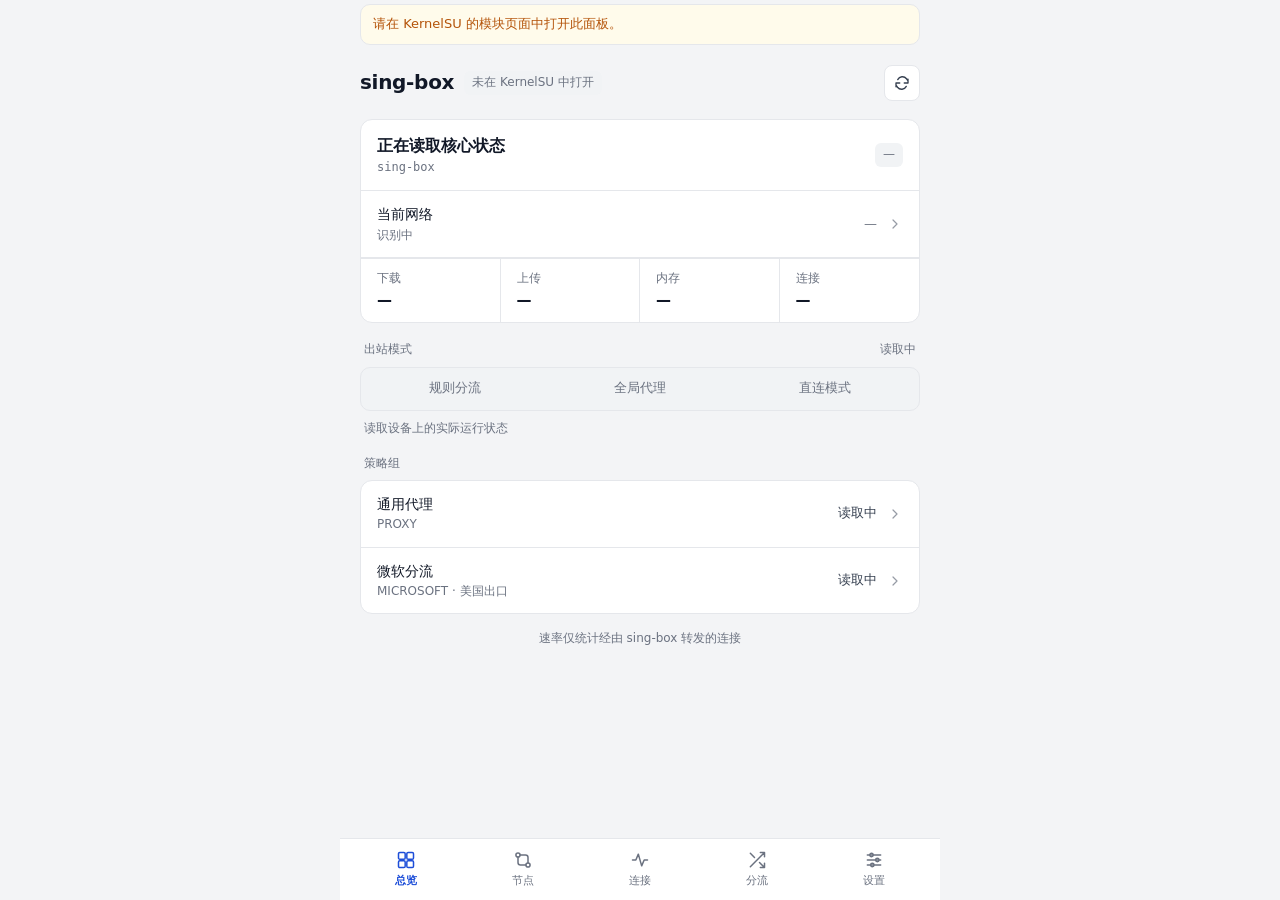
==== commit 4963cc7b: "refactor(webui): redesign KernelSU panel with native grouped utility UI" ====
--- a/webroot/index.html
+++ b/webroot/index.html
@@ -3,104 +3,277 @@
 <head>
   <meta charset="utf-8">
   <meta name="viewport" content="width=device-width,initial-scale=1,viewport-fit=cover">
-  <meta name="theme-color" content="#f4f6f8">
+  <meta name="theme-color" content="#f3f4f6">
   <meta http-equiv="Content-Security-Policy" content="default-src 'self'; script-src 'self'; style-src 'self'; img-src 'self' data:; connect-src 'none'; object-src 'none'; base-uri 'none'">
-  <title>sing-box · KernelSU</title>
+  <title>sing-box</title>
   <link rel="stylesheet" href="/internal/insets.css">
   <link rel="stylesheet" href="styles.css">
   <script defer src="app.js"></script>
 </head>
 <body>
   <svg class="svg-defs" xmlns="http://www.w3.org/2000/svg"><defs>
-    <symbol id="i-grid" viewBox="0 0 24 24"><rect x="3" y="3" width="7" height="7" rx="2"/><rect x="14" y="3" width="7" height="7" rx="2"/><rect x="3" y="14" width="7" height="7" rx="2"/><rect x="14" y="14" width="7" height="7" rx="2"/></symbol>
-    <symbol id="i-route" viewBox="0 0 24 24"><circle cx="6" cy="5" r="2"/><circle cx="18" cy="19" r="2"/><path d="M6 7v7a4 4 0 0 0 4 4h6M18 17V8a3 3 0 0 0-3-3h-2"/></symbol>
-    <symbol id="i-activity" viewBox="0 0 24 24"><path d="M2 12h5l3-8 4 16 3-8h5"/></symbol>
-    <symbol id="i-settings" viewBox="0 0 24 24"><path d="M4 6h16M4 12h16M4 18h16"/><circle cx="9" cy="6" r="2"/><circle cx="16" cy="12" r="2"/><circle cx="8" cy="18" r="2"/></symbol>
-    <symbol id="i-arrow" viewBox="0 0 24 24"><path d="m9 5 7 7-7 7"/></symbol>
-    <symbol id="i-refresh" viewBox="0 0 24 24"><path d="M20 7v5h-5M4 17v-5h5M6 7a7 7 0 0 1 12-1l2 3M4 15l2 3a7 7 0 0 0 12-1"/></symbol>
-    <symbol id="i-home" viewBox="0 0 24 24"><path d="m3 11 9-8 9 8M5 10v10h14V10M10 20v-6h4v6"/></symbol>
-    <symbol id="i-shield" viewBox="0 0 24 24"><path d="m12 3 8 3v6c0 5-8 9-8 9S4 17 4 12V6l8-3Z"/><path d="m8 12 3 3 5-6"/></symbol>
+    <symbol id="i-overview" viewBox="0 0 24 24"><rect x="3" y="3" width="8" height="8" rx="1.5"/><rect x="13" y="3" width="8" height="8" rx="1.5"/><rect x="3" y="13" width="8" height="8" rx="1.5"/><rect x="13" y="13" width="8" height="8" rx="1.5"/></symbol>
+    <symbol id="i-nodes" viewBox="0 0 24 24"><circle cx="6" cy="6" r="2.5"/><circle cx="18" cy="18" r="2.5"/><path d="M8.5 6H15a3 3 0 0 1 3 3v6.5M6 8.5V15a3 3 0 0 0 3 3h6.5"/></symbol>
+    <symbol id="i-activity" viewBox="0 0 24 24"><path d="M3 12h4l3-7 4 14 3-7h4"/></symbol>
+    <symbol id="i-routing" viewBox="0 0 24 24"><path d="M16 3h5v5M4 20 21 3M21 16v5h-5M15 15l6 6M4 4l5 5"/></symbol>
+    <symbol id="i-settings" viewBox="0 0 24 24"><path d="M4 6h16M4 12h16M4 18h16"/><circle cx="9" cy="6" r="2"/><circle cx="16" cy="12" r="2"/><circle cx="10" cy="18" r="2"/></symbol>
+    <symbol id="i-chevron" viewBox="0 0 24 24"><path d="m9 6 6 6-6 6"/></symbol>
+    <symbol id="i-refresh" viewBox="0 0 24 24"><path d="M20 7v5h-5M4 17v-5h5M6.3 7.5A7 7 0 0 1 18 6.3L20 9M4 15l2 2.7a7 7 0 0 0 11.7-1.2"/></symbol>
     <symbol id="i-plus" viewBox="0 0 24 24"><path d="M12 5v14M5 12h14"/></symbol>
-    <symbol id="i-check" viewBox="0 0 24 24"><path d="m5 12 4 4L19 6"/></symbol>
-    <symbol id="i-power" viewBox="0 0 24 24"><path d="M12 3v9M7 5a9 9 0 1 0 10 0"/></symbol>
-    <symbol id="i-search" viewBox="0 0 24 24"><circle cx="10" cy="10" r="6"/><path d="m15 15 6 6"/></symbol>
-    <symbol id="i-moon" viewBox="0 0 24 24"><path d="M20 15A9 9 0 0 1 9 4a9 9 0 1 0 11 11Z"/></symbol>
-    <symbol id="i-code" viewBox="0 0 24 24"><path d="m8 6-6 6 6 6m8-12 6 6-6 6M14 3l-4 18"/></symbol>
-    <symbol id="i-clock" viewBox="0 0 24 24"><circle cx="12" cy="12" r="9"/><path d="M12 7v5l3 2"/></symbol>
+    <symbol id="i-check" viewBox="0 0 24 24"><path d="m5 12.5 4.5 4.5L19 7"/></symbol>
+    <symbol id="i-search" viewBox="0 0 24 24"><circle cx="10.5" cy="10.5" r="6.5"/><path d="m15.5 15.5 5 5"/></symbol>
     <symbol id="i-close" viewBox="0 0 24 24"><path d="m6 6 12 12M18 6 6 18"/></symbol>
-    <symbol id="i-download" viewBox="0 0 24 24"><path d="M12 3v13m-5-5 5 5 5-5M4 17v4h16v-4"/></symbol>
+    <symbol id="i-edit" viewBox="0 0 24 24"><path d="M16.5 3.5a2.1 2.1 0 0 1 3 3L8 18l-4 1 1-4Z"/></symbol>
   </defs></svg>
+
   <div class="app-shell">
-    <header class="topbar">
-      <a class="brand" href="#overview" aria-label="sing-box 首页"><span class="brand-mark"><span></span><span></span><span></span><span></span></span><span>sing-box<span class="brand-caption">KERNELSU EDITION</span></span></a>
-      <button class="icon-button" data-action="refresh" aria-label="刷新状态"><svg><use href="#i-refresh"/></svg></button>
-    </header>
     <div id="bridge-warning" class="banner warning" hidden>请在 KernelSU 的模块页面中打开此面板。</div>
     <div id="error-banner" class="banner warning" role="status" hidden></div>
+
     <main>
       <section id="page-overview" class="page active" aria-labelledby="overview-title">
-        <div class="page-heading"><div><p class="eyebrow">你的网络，一目了然</p><h1 id="overview-title">连接，恰到好处<span class="title-dot">.</span></h1></div><span id="core-badge" class="pill neutral"><span class="dot"></span>正在连接</span></div>
-        <article class="hero-card">
-          <div class="hero-top"><span class="pill hero-pill"><svg><use href="#i-home"/></svg><span id="environment-label">正在识别网络</span></span><span class="hero-live"><span class="dot"></span><span id="hero-live-label">等待状态</span></span></div>
-          <div class="hero-copy"><p id="hero-kicker">网络管理</p><h2 id="hero-title">正在连接核心</h2><p id="hero-description">读取设备上的实际运行状态</p></div>
-          <div class="hero-orbit" aria-hidden="true"><div class="orbit orbit-one"></div><div class="orbit orbit-two"></div><div class="orbit-center"><svg><use href="#i-route"/></svg></div><i class="orbit-point point-one"></i><i class="orbit-point point-two"></i></div>
-          <div class="hero-footer"><div><span class="hero-caption">当前网络</span><span id="network-name">—</span></div><button class="hero-link" data-tab="settings">自动切换<svg><use href="#i-arrow"/></svg></button></div>
-        </article>
-        <div class="metric-grid">
-          <article class="metric-card"><span class="metric-label"><span class="direction down">↓</span>下载速率</span><p id="download-speed" class="metric-value">— <small>KB/s</small></p><svg class="sparkline" viewBox="0 0 150 26" preserveAspectRatio="none" aria-hidden="true"><path id="download-line" d="M0 24H150"/></svg></article>
-          <article class="metric-card"><span class="metric-label"><span class="direction up">↑</span>上传速率</span><p id="upload-speed" class="metric-value">— <small>KB/s</small></p><svg class="sparkline upload-spark" viewBox="0 0 150 26" preserveAspectRatio="none" aria-hidden="true"><path id="upload-line" d="M0 24H150"/></svg></article>
-        </div>
-        <div class="section-heading"><h2>路由策略</h2><span id="control-source">读取中</span></div>
-        <div class="segmented mode-control" aria-label="路由模式"><button data-mode="Rule">规则分流</button><button data-mode="Global">全局代理</button><button data-mode="Direct">直连模式</button></div>
-        <button class="route-card" data-tab="nodes"><span class="route-icon teal"><svg><use href="#i-route"/></svg></span><span class="route-copy"><span class="overline">通用代理</span><strong id="current-node">正在读取节点</strong><span id="current-node-note">用于需要代理的流量</span></span><svg class="chevron"><use href="#i-arrow"/></svg></button>
-        <button class="route-card microsoft-card" data-action="microsoft"><span class="ms-logo" aria-hidden="true"><i></i><i></i><i></i><i></i></span><span class="route-copy"><span class="overline">微软 · REWARDS</span><strong id="microsoft-node">美国专线</strong><span id="microsoft-note">独立选择美国出口</span></span><span class="pill us-pill">US</span><svg class="chevron"><use href="#i-arrow"/></svg></button>
-        <div class="runtime-strip"><span><span class="dot"></span><span id="core-version">sing-box</span></span><span id="runtime-memory">内存 —</span><span id="runtime-connections">连接 —</span></div>
-        <p class="footnote">实时速率仅统计经过 sing-box 的连接</p>
-      </section>
+        <header class="page-bar">
+          <div class="page-bar-title">
+            <h1 id="overview-title">sing-box</h1>
+            <span id="core-badge" class="status-tag neutral"><span class="dot"></span>连接中</span>
+          </div>
+          <button class="icon-btn" data-action="refresh" aria-label="刷新状态"><svg><use href="#i-refresh"/></svg></button>
+        </header>
+
+        <div class="group-card status-panel">
+          <div class="status-summary">
+            <div class="status-main">
+              <strong id="status-headline">正在读取核心状态</strong>
+              <span id="status-meta" class="mono-meta">sing-box</span>
+            </div>
+            <span id="mode-badge" class="mode-tag">—</span>
+          </div>
+
+          <button class="list-row interactive" data-tab="settings">
+            <span class="row-copy">
+              <span class="row-title">当前网络</span>
+              <span id="network-summary" class="row-sub">识别中</span>
+            </span>
+            <span id="auto-status" class="row-value">—</span>
+            <svg class="chevron"><use href="#i-chevron"/></svg>
+          </button>
+
+          <div class="telemetry-grid">
+            <div class="telemetry-cell">
+              <span class="telemetry-label">下载</span>
+              <strong id="download-speed" class="telemetry-value">—</strong>
+            </div>
+            <div class="telemetry-cell">
+              <span class="telemetry-label">上传</span>
+              <strong id="upload-speed" class="telemetry-value">—</strong>
+            </div>
+            <div class="telemetry-cell">
+              <span class="telemetry-label">内存</span>
+              <strong id="runtime-memory" class="telemetry-value">—</strong>
+            </div>
+            <div class="telemetry-cell">
+              <span class="telemetry-label">连接</span>
+              <strong id="runtime-connections" class="telemetry-value">—</strong>
+            </div>
+          </div>
+        </div>
+
+        <div class="section-header">
+          <h2>出站模式</h2>
+          <span id="control-source">读取中</span>
+        </div>
+        <div class="segmented mode-control" role="group" aria-label="出站模式">
+          <button data-mode="Rule">规则分流</button>
+          <button data-mode="Global">全局代理</button>
+          <button data-mode="Direct">直连模式</button>
+        </div>
+        <p id="mode-description" class="section-note">读取设备上的实际运行状态</p>
+
+        <div class="section-header">
+          <h2>策略组</h2>
+        </div>
+        <div class="group-card">
+          <button class="list-row interactive" data-tab="nodes">
+            <span class="row-copy">
+              <span class="row-title">通用代理</span>
+              <span id="current-node-note" class="row-sub">PROXY</span>
+            </span>
+            <span id="current-node" class="row-value strong">读取中</span>
+            <svg class="chevron"><use href="#i-chevron"/></svg>
+          </button>
+          <button class="list-row interactive" data-action="microsoft">
+            <span class="row-copy">
+              <span class="row-title">微软分流</span>
+              <span id="microsoft-note" class="row-sub">MICROSOFT · 美国出口</span>
+            </span>
+            <span id="microsoft-node" class="row-value strong">读取中</span>
+            <svg class="chevron"><use href="#i-chevron"/></svg>
+          </button>
+        </div>
+
+        <p class="footnote">速率仅统计经由 sing-box 转发的连接</p>
+      </section>
+
       <section id="page-nodes" class="page" aria-labelledby="nodes-title">
-        <div class="page-heading"><div><p class="eyebrow">选择你的下一站</p><h1 id="nodes-title">节点<span class="title-dot">.</span></h1></div><button class="icon-button accent" data-action="import" aria-label="导入节点"><svg><use href="#i-plus"/></svg></button></div>
-        <div class="segmented group-control" aria-label="策略组"><button class="selected" data-group="PROXY">通用代理</button><button data-group="MICROSOFT">微软专线 · US</button></div>
-        <p id="group-description" class="helper-text">选择节点只影响该策略组的新连接。</p>
-        <div class="list-toolbar"><span id="node-count">— 个节点</span><div><button class="text-button" data-action="sort">按延迟排序</button><button class="text-button" id="test-all" data-action="test-all"><svg><use href="#i-activity"/></svg>全部测试</button></div></div>
-        <div id="node-list" class="node-list"><div class="empty-state">正在读取节点</div></div>
-        <button class="add-node-card" data-action="import"><svg><use href="#i-plus"/></svg><span>导入分享链接</span><span class="muted">VLESS · Hysteria 2 · Trojan · Shadowsocks</span></button>
-      </section>
+        <header class="page-bar">
+          <div class="page-bar-title">
+            <h1 id="nodes-title">节点</h1>
+          </div>
+          <button class="text-action primary-action" data-action="import"><svg><use href="#i-plus"/></svg>导入</button>
+        </header>
+
+        <div class="segmented group-control" role="group" aria-label="策略组">
+          <button class="selected" data-group="PROXY">通用代理</button>
+          <button data-group="MICROSOFT">微软分流</button>
+        </div>
+
+        <div class="list-toolbar">
+          <span id="node-count">— 个节点</span>
+          <div class="toolbar-actions">
+            <button class="text-btn" data-action="sort">按延迟排序</button>
+            <span class="toolbar-sep" aria-hidden="true">·</span>
+            <button class="text-btn" id="test-all" data-action="test-all">全部测速</button>
+          </div>
+        </div>
+
+        <div id="node-list" class="group-card node-list">
+          <div class="empty-state">正在读取节点</div>
+        </div>
+
+        <p id="group-description" class="section-note">切换节点仅对当前策略组的新建连接生效。</p>
+      </section>
+
       <section id="page-connections" class="page" aria-labelledby="connections-title">
-        <div class="page-heading"><div><p class="eyebrow">看见每一次连接</p><h1 id="connections-title">连接<span class="title-dot">.</span></h1></div><span class="pill neutral" id="connection-count">—</span></div>
-        <label class="search-field"><svg><use href="#i-search"/></svg><input id="connection-search" type="search" placeholder="搜索域名、IP 或出口" autocomplete="off"></label>
-        <div class="connection-summary"><span>累计下载 <strong id="download-total">—</strong></span><span>累计上传 <strong id="upload-total">—</strong></span></div>
-        <div id="connection-list" class="connection-list"><div class="empty-state">尚无连接数据</div></div>
-      </section>
+        <header class="page-bar">
+          <div class="page-bar-title">
+            <h1 id="connections-title">连接</h1>
+            <span class="count-tag" id="connection-count">—</span>
+          </div>
+          <button class="icon-btn" data-action="refresh" aria-label="刷新连接"><svg><use href="#i-refresh"/></svg></button>
+        </header>
+
+        <label class="search-field">
+          <svg><use href="#i-search"/></svg>
+          <input id="connection-search" type="search" placeholder="搜索域名、IP 或策略链路" autocomplete="off">
+        </label>
+
+        <div class="connection-summary">
+          <span>累计下载 <strong id="download-total">—</strong></span>
+          <span>累计上传 <strong id="upload-total">—</strong></span>
+        </div>
+
+        <div id="connection-list" class="group-card connection-list">
+          <div class="empty-state">当前没有活跃连接</div>
+        </div>
+      </section>
+
       <section id="page-routing" class="page" aria-labelledby="routing-title">
-        <div class="page-heading"><div><p class="eyebrow">规则分流</p><h1 id="routing-title">分流<span class="title-dot">.</span></h1></div><span class="pill neutral">Rule</span></div>
-        <div class="section-heading"><h2>直连域名</h2><span>优先于代理</span></div>
-        <form id="routing-form" class="settings-card">
-          <div class="setting-row"><span><strong>域名后缀</strong><small>每行一个域名，匹配该域名及其子域名</small></span><svg class="setting-icon"><use href="#i-shield"/></svg></div>
-          <textarea id="direct-domains" class="text-area" rows="10" spellcheck="false" placeholder="pushplus.plus&#10;example.com"></textarea>
-          <p class="note">pushplus.plus 始终保留为直连规则。保存后会校验配置并重启核心。</p>
-          <button type="submit" class="button primary full-width">保存并应用<svg><use href="#i-check"/></svg></button>
+        <header class="page-bar">
+          <div class="page-bar-title">
+            <h1 id="routing-title">分流</h1>
+          </div>
+        </header>
+
+        <div class="section-header">
+          <h2>直连域名后缀</h2>
+          <span>优先于代理规则</span>
+        </div>
+
+        <form id="routing-form" class="group-card form-panel">
+          <label class="field-label first" for="direct-domains">每行一个域名（自动匹配主域名及全部子域名）</label>
+          <textarea id="direct-domains" class="text-area mono-input" rows="10" spellcheck="false" placeholder="pushplus.plus&#10;example.com"></textarea>
+          <p class="form-note">pushplus.plus 会默认保留在直连规则中。保存时将同步 DNS 与路由规则、执行校验并重启核心。</p>
+          <button type="submit" class="button primary full-width">保存并应用</button>
           <p id="routing-error" class="inline-error" role="status"></p>
         </form>
       </section>
+
       <section id="page-settings" class="page" aria-labelledby="settings-title">
-        <div class="page-heading"><div><p class="eyebrow">让网络适应你的习惯</p><h1 id="settings-title">设置<span class="title-dot">.</span></h1></div><span class="pill neutral">仅本机管理</span></div>
-        <div class="section-heading"><h2>家庭网络联动</h2></div>
-        <form id="home-form" class="settings-card">
-          <div class="setting-row"><span><strong>自动切换</strong><small>回家交给软路由，外出恢复规则分流</small></span><label class="switch"><input id="automatic-switch" type="checkbox" aria-label="自动切换"><span></span></label></div>
-          <label class="field-label" for="home-gateway">家庭网关</label><input class="text-input" id="home-gateway" inputmode="decimal" placeholder="192.168.100.1" required>
-          <label class="field-label" for="home-ssid">家庭 Wi-Fi <span class="muted">可选</span></label><input class="text-input" id="home-ssid" maxlength="32" placeholder="输入 Wi-Fi 名称" autocomplete="off">
-          <button type="submit" class="button primary full-width">保存联动设置<svg><use href="#i-check"/></svg></button>
+        <header class="page-bar">
+          <div class="page-bar-title">
+            <h1 id="settings-title">设置</h1>
+          </div>
+        </header>
+
+        <div class="section-header">
+          <h2>家庭网络联动</h2>
+        </div>
+        <form id="home-form" class="group-card form-panel">
+          <div class="switch-row">
+            <div class="row-copy">
+              <strong class="row-title">自动切换模式</strong>
+              <span class="row-sub">连入家庭网络自动切直连，外出恢复规则分流</span>
+            </div>
+            <label class="switch">
+              <input id="automatic-switch" type="checkbox" aria-label="自动切换模式">
+              <span></span>
+            </label>
+          </div>
+          <div class="form-divider"></div>
+          <label class="field-label" for="home-gateway">家庭网关 IPv4</label>
+          <input class="text-input mono-input" id="home-gateway" inputmode="decimal" placeholder="192.168.1.1" required>
+          <label class="field-label" for="home-ssid">家庭 Wi-Fi 名称 <span class="muted">可选</span></label>
+          <input class="text-input" id="home-ssid" maxlength="32" placeholder="输入 SSID" autocomplete="off">
+          <button type="submit" class="button primary full-width">保存联动设置</button>
         </form>
-        <div class="section-heading"><h2>外观</h2></div>
-        <div class="settings-card compact"><div class="setting-row"><span><strong>主题</strong><small>选择适合当前环境的显示方式</small></span><svg class="setting-icon"><use href="#i-moon"/></svg></div><div class="segmented theme-control"><button data-theme="system">跟随系统</button><button data-theme="light">浅色</button><button data-theme="dark">深色</button></div></div>
-        <div class="section-heading"><h2>维护</h2></div>
-        <div class="settings-card actions-card"><button class="setting-action" data-action="restart"><svg><use href="#i-refresh"/></svg><span><strong>重启核心</strong><small>短暂中断由手机处理的连接</small></span><svg class="chevron"><use href="#i-arrow"/></svg></button><button class="setting-action" data-action="logs"><svg><use href="#i-activity"/></svg><span><strong>运行日志</strong><small>查看最近的连接与错误记录</small></span><svg class="chevron"><use href="#i-arrow"/></svg></button><button class="setting-action" data-action="advanced"><svg><use href="#i-code"/></svg><span><strong>高级配置</strong><small>校验后应用，启动失败自动恢复</small></span><svg class="chevron"><use href="#i-arrow"/></svg></button></div>
-        <div class="about-card"><span class="brand-mark small"><span></span><span></span><span></span><span></span></span><div><strong>sing-box for KernelSU</strong><p>本机运行 · 本机配置</p></div><span class="muted">v1.3</span></div>
+
+        <div class="section-header">
+          <h2>外观</h2>
+        </div>
+        <div class="segmented theme-control" role="group" aria-label="主题外观">
+          <button data-theme="system">跟随系统</button>
+          <button data-theme="light">浅色</button>
+          <button data-theme="dark">深色</button>
+        </div>
+
+        <div class="section-header">
+          <h2>核心与配置</h2>
+        </div>
+        <div class="group-card">
+          <button class="list-row interactive" data-action="restart">
+            <span class="row-copy">
+              <span class="row-title">重启 sing-box 核心</span>
+              <span class="row-sub">保留当前配置与节点，短暂中断经由手机转发的连接</span>
+            </span>
+            <svg class="chevron"><use href="#i-chevron"/></svg>
+          </button>
+          <button class="list-row interactive" data-action="logs">
+            <span class="row-copy">
+              <span class="row-title">运行日志</span>
+              <span class="row-sub">查看最近 80 行核心日志输出</span>
+            </span>
+            <svg class="chevron"><use href="#i-chevron"/></svg>
+          </button>
+          <button class="list-row interactive" data-action="advanced">
+            <span class="row-copy">
+              <span class="row-title">完整配置（JSON）</span>
+              <span class="row-sub">直接编辑配置文件，校验或启动失败自动回滚</span>
+            </span>
+            <svg class="chevron"><use href="#i-chevron"/></svg>
+          </button>
+        </div>
+
+        <p class="about-line">sing-box for KernelSU · v1.3.1 · 127.0.0.1:9090</p>
       </section>
     </main>
   </div>
-  <nav class="bottom-nav" aria-label="主导航"><button class="active" data-tab="overview" aria-current="page"><svg><use href="#i-grid"/></svg><span>总览</span></button><button data-tab="nodes"><svg><use href="#i-route"/></svg><span>节点</span></button><button data-tab="connections"><svg><use href="#i-activity"/></svg><span>连接</span></button><button data-tab="routing"><svg><use href="#i-shield"/></svg><span>分流</span></button><button data-tab="settings"><svg><use href="#i-settings"/></svg><span>设置</span></button></nav>
-  <dialog id="sheet" class="sheet"><form method="dialog" class="sheet-heading"><div><span id="sheet-eyebrow" class="eyebrow">配置</span><h2 id="sheet-title">操作</h2></div><button class="icon-button" aria-label="关闭"><svg><use href="#i-close"/></svg></button></form><div id="sheet-content"></div></dialog>
+
+  <nav class="bottom-nav" aria-label="主导航">
+    <button class="active" data-tab="overview" aria-current="page"><svg><use href="#i-overview"/></svg><span>总览</span></button>
+    <button data-tab="nodes"><svg><use href="#i-nodes"/></svg><span>节点</span></button>
+    <button data-tab="connections"><svg><use href="#i-activity"/></svg><span>连接</span></button>
+    <button data-tab="routing"><svg><use href="#i-routing"/></svg><span>分流</span></button>
+    <button data-tab="settings"><svg><use href="#i-settings"/></svg><span>设置</span></button>
+  </nav>
+
+  <dialog id="sheet" class="sheet">
+    <form method="dialog" class="sheet-heading">
+      <h2 id="sheet-title">操作</h2>
+      <button class="icon-btn subtle" aria-label="关闭"><svg><use href="#i-close"/></svg></button>
+    </form>
+    <div id="sheet-content"></div>
+  </dialog>
+
   <div id="toast" class="toast" role="status" aria-live="polite"></div>
 </body>
 </html>
--- a/webroot/styles.css
+++ b/webroot/styles.css
@@ -1,7 +1,1140 @@
 @charset "UTF-8";
-:root{color-scheme:light;--bg:#f4f6f8;--surface:#fff;--surface-alt:#f7f9fa;--text:#182a30;--muted:#7d8a8f;--line:#e8edef;--accent:#087e72;--accent-soft:#e7f4ef;--shadow:0 5px 20px #1a373006;--danger:#c44f43;--safe-top:var(--window-inset-top,env(safe-area-inset-top,0px));--safe-bottom:var(--window-inset-bottom,env(safe-area-inset-bottom,0px));font-family:system-ui,-apple-system,BlinkMacSystemFont,"Segoe UI",sans-serif}
-:root[data-theme=dark]{color-scheme:dark;--bg:#10191c;--surface:#192529;--surface-alt:#1e2d31;--text:#e5efec;--muted:#91a4a6;--line:#2a393c;--accent:#66c8b1;--accent-soft:#1c3c35;--shadow:none;--danger:#ef9c91}
-*{box-sizing:border-box}body{margin:0;background:var(--bg);color:var(--text);font-size:14px;line-height:1.5;-webkit-font-smoothing:antialiased;-webkit-tap-highlight-color:transparent}button,input,textarea,select{font:inherit}button,a,input{touch-action:manipulation}button{color:inherit;cursor:pointer}button:disabled{cursor:wait;opacity:.48}button:focus-visible,a:focus-visible{outline:3px solid var(--accent);outline-offset:4px}button{border:0}svg{width:22px;height:22px;fill:none;stroke:currentColor;stroke-width:1.7;stroke-linecap:round;stroke-linejoin:round;flex-shrink:0}.svg-defs{position:absolute;width:0;height:0;overflow:hidden}[hidden]{display:none!important}.app-shell{max-width:600px;margin:auto;padding:calc(var(--safe-top) + 12px) 22px calc(110px + var(--safe-bottom))}.topbar{display:flex;align-items:center;justify-content:space-between;height:62px;margin-bottom:18px}.brand{display:flex;align-items:center;gap:10px;text-decoration:none;color:var(--text);font-weight:750;font-size:23px;letter-spacing:-1px}.brand-caption{display:block;font-size:8px;font-weight:650;letter-spacing:1.9px;margin-top:-2px;color:var(--muted)}.brand-mark{display:grid;grid-template-columns:repeat(2,13px);gap:3px;transform:rotate(-8deg);width:32px}.brand-mark span{height:13px;background:var(--accent);border-radius:4px}.brand-mark span:nth-child(2){opacity:.4}.brand-mark span:nth-child(3){opacity:.65}.brand-mark.small{transform:none;scale:.82}.icon-button{display:flex;align-items:center;justify-content:center;width:42px;height:42px;border-radius:14px;background:var(--surface);border:1px solid var(--line)}.icon-button.accent{background:var(--accent);color:var(--surface)}.page{display:none}.page.active{display:block;animation:appear .22s ease}@keyframes appear{from{opacity:.6;transform:translateY(4px)}to{opacity:1;transform:none}}.page-heading{display:flex;align-items:center;justify-content:space-between;gap:10px;margin-bottom:22px}.eyebrow{color:var(--muted);font-size:11px;letter-spacing:.4px;margin:0 0 5px}h1,h2,p{margin-top:0}h1{font-size:27px;line-height:1.4;letter-spacing:-1px;font-weight:730;margin:0}.title-dot{color:var(--accent);margin-left:3px}.pill{display:inline-flex;align-items:center;justify-content:center;gap:6px;padding:5px 9px;border-radius:20px;font-size:10px;font-weight:650;white-space:nowrap}.pill svg{width:14px;height:14px}.neutral{background:var(--surface);border:1px solid var(--line);color:var(--muted)}.dot{width:6px;height:6px;display:inline-block;flex-shrink:0;border-radius:50%;background:currentColor}.pill.running{background:var(--accent-soft);color:var(--accent);border-color:transparent}.hero-card{position:relative;background:#153d37;color:#edf8f3;border:1px solid #ffffff0c;border-radius:25px;overflow:hidden;min-height:233px;padding:20px 20px 0;box-shadow:0 12px 24px #174c3512}.hero-top{position:relative;z-index:1;display:flex;justify-content:space-between;align-items:center}.hero-pill{background:#ffffff12;color:#d0e8da;font-weight:500}.hero-live{display:flex;align-items:center;gap:6px;font-size:10px;color:#b6d6c3}.hero-live .dot{background:#9dd6a0}.hero-copy{position:relative;z-index:1;margin-top:24px;max-width:76%}.hero-copy>p:first-child{font-size:10px;letter-spacing:1.5px;color:#aac5b7;margin:0 0 7px}.hero-copy h2{font-size:29px;font-weight:620;letter-spacing:-1px;line-height:1.3;margin:0 0 7px}.hero-copy>p:last-child{font-size:11px;color:#b5cfc2;margin:0 0 24px;max-width:230px}.hero-footer{position:relative;z-index:1;border-top:1px solid #ffffff14;display:flex;align-items:center;justify-content:space-between;min-height:48px;font-size:11px;gap:8px}.hero-footer>div{display:flex;gap:11px;min-width:0}.hero-footer #network-name{overflow:hidden;text-overflow:ellipsis;white-space:nowrap;max-width:165px}.hero-caption{color:#91b3a3;white-space:nowrap}.hero-link{background:none;color:#d4e9dc;padding:10px 0 10px 8px;display:flex;align-items:center;gap:1px;font-size:10px;white-space:nowrap}.hero-link svg{width:14px;height:14px}.hero-orbit{position:absolute;width:170px;height:170px;right:-26px;top:32px;opacity:.65;pointer-events:none}.orbit{position:absolute;border:1px solid #d1f6d91c;border-radius:50%}.orbit-one{inset:5px}.orbit-two{inset:28px}.orbit-center{position:absolute;inset:52px;border-radius:50%;background:#b8e5bb10;border:1px solid #d1f6d935;display:flex;align-items:center;justify-content:center}.orbit-center svg{width:31px;height:31px;stroke:#c9e5c4;stroke-width:1.1;rotate:-25deg}.orbit-point{position:absolute;border:3px solid #1d453d;border-radius:50%;background:#c6e6b5;width:12px;height:12px}.point-one{left:23px;top:30px}.point-two{right:28px;bottom:15px;width:9px;height:9px;background:#7da795}.metric-grid{display:grid;grid-template-columns:1fr 1fr;gap:12px;margin-top:15px}.metric-card{background:var(--surface);border:1px solid var(--line);border-radius:20px;padding:16px 17px 10px;box-shadow:var(--shadow);min-width:0}.metric-label{display:flex;align-items:center;gap:7px;color:var(--muted);font-size:11px}.direction{display:inline-flex;align-items:center;justify-content:center;width:20px;height:20px;border-radius:6px;font-size:15px}.down{color:var(--accent);background:var(--accent-soft)}.up{color:#7994c4;background:#edf2fb}.metric-value{font-size:27px;font-weight:650;font-variant-numeric:tabular-nums;letter-spacing:-.9px;margin:6px 0 1px}.metric-value small{font-size:10px;letter-spacing:0;color:var(--muted);font-weight:500;margin-left:4px}.sparkline{width:100%;height:25px;stroke:var(--accent);stroke-width:1.5;opacity:.55}.upload-spark{stroke:#8197b5}.section-heading{display:flex;justify-content:space-between;align-items:center;margin:24px 2px 12px}.section-heading h2{font-size:14px;font-weight:650;margin:0}.section-heading>span{font-size:10px;color:var(--muted)}.segmented{display:flex;background:var(--surface-alt);border:1px solid var(--line);border-radius:13px;padding:4px;gap:3px}.segmented button{flex:1;background:none;border-radius:9px;padding:9px 3px;color:var(--muted);font-size:12px;min-height:38px;white-space:nowrap}.segmented button.selected{background:var(--surface);color:var(--accent);box-shadow:0 2px 5px #173b2910;font-weight:650}.mode-control{margin-bottom:14px}.route-card{display:flex;align-items:center;gap:13px;width:100%;text-align:left;background:var(--surface);border:1px solid var(--line);border-radius:19px;padding:16px;margin:10px 0;box-shadow:var(--shadow)}.route-icon{display:flex;align-items:center;justify-content:center;width:43px;height:43px;border-radius:13px;flex-shrink:0}.teal{background:var(--accent-soft);color:var(--accent)}.route-copy{display:flex;flex:1;min-width:0;flex-direction:column;gap:2px}.overline{font-size:9px;font-weight:600;letter-spacing:.4px;color:var(--muted)}.route-copy strong{font-size:13px;font-weight:620;overflow:hidden;white-space:nowrap;text-overflow:ellipsis}.route-copy>span:last-child{font-size:10px;color:var(--muted)}.chevron{color:var(--muted);width:15px;height:15px}.ms-logo{display:grid;grid-template-columns:repeat(2,11px);grid-template-rows:repeat(2,11px);gap:2px;padding:9px;border-radius:12px;background:var(--surface-alt)}.ms-logo i:nth-child(1){background:#ed7957}.ms-logo i:nth-child(2){background:#8fb659}.ms-logo i:nth-child(3){background:#6aa8ce}.ms-logo i:nth-child(4){background:#e5bd59}.us-pill{background:#f3f1eb;color:#9a895e;padding:3px 6px;font-size:9px}.runtime-strip{display:flex;justify-content:space-between;gap:8px;font-size:10px;color:var(--muted);border-top:1px solid var(--line);margin:21px 2px 0;padding-top:14px}.runtime-strip>span:first-child{display:flex;gap:6px;align-items:center}.runtime-strip .dot{background:var(--accent);width:5px;height:5px}.footnote{font-size:9px;text-align:center;color:var(--muted);margin:12px 0 0}.bottom-nav{position:fixed;z-index:10;bottom:0;left:50%;transform:translateX(-50%);display:flex;align-items:center;justify-content:space-around;max-width:600px;width:100%;padding:10px 13px calc(10px + var(--safe-bottom));background:var(--surface);border-top:1px solid var(--line);box-shadow:0 -5px 30px #173b2903}.bottom-nav button{display:flex;flex:1;min-width:0;flex-direction:column;align-items:center;gap:5px;background:none;color:var(--muted);font-size:10px;padding:7px 6px;position:relative}.bottom-nav svg{width:21px;height:21px}.bottom-nav button.active{color:var(--accent);font-weight:650}.bottom-nav button.active:before{position:absolute;content:"";width:44px;height:30px;top:2px;border-radius:11px;background:var(--accent-soft);z-index:-1}.helper-text{font-size:11px;color:var(--muted);margin:14px 2px}.list-toolbar{display:flex;justify-content:space-between;align-items:center;font-size:11px;color:var(--muted);margin:22px 0 12px;gap:5px}.list-toolbar>div{display:flex;gap:12px}.text-button{background:none;color:var(--accent);font-size:11px;padding:6px 0;display:inline-flex;align-items:center;gap:3px}.text-button svg{width:14px;height:14px}.node-list{display:grid;gap:10px}.node-card{display:flex;align-items:center;gap:12px;background:var(--surface);border:1px solid var(--line);border-radius:17px;padding:15px 13px;min-width:0}.node-card.selected{border-color:var(--accent);background:var(--accent-soft)}.region-icon{width:39px;height:39px;display:flex;align-items:center;justify-content:center;border-radius:12px;background:var(--surface-alt);font-size:12px;font-weight:700;color:var(--muted);flex-shrink:0}.node-select{display:flex;flex:1;gap:12px;min-width:0;align-items:center;text-align:left;background:none;padding:0}.node-info{min-width:0;flex:1}.node-name{display:block;font-size:13px;font-weight:600;overflow-wrap:anywhere}.node-detail{display:block;color:var(--muted);font-size:10px;margin-top:3px}.node-side{display:flex;flex-direction:column;align-items:flex-end;gap:6px}.latency{background:var(--surface-alt);border:1px solid var(--line);border-radius:7px;padding:4px 6px;font-size:10px;color:var(--muted);min-width:44px}.selected-check{width:16px;height:16px;color:var(--accent)}.node-edit{font-size:10px;color:var(--muted);background:none;padding:4px}.add-node-card{display:flex;flex-wrap:wrap;justify-content:center;align-items:center;gap:7px;width:100%;border:1px dashed var(--line);border-radius:17px;background:transparent;padding:20px 10px;margin-top:15px;color:var(--accent);font-size:12px}.add-node-card svg{width:16px;height:16px}.add-node-card .muted{width:100%;font-size:10px;text-align:center}.muted{color:var(--muted);font-weight:400}.empty-state{text-align:center;color:var(--muted);padding:40px 15px;font-size:12px;background:var(--surface);border:1px solid var(--line);border-radius:18px}.search-field{display:flex;align-items:center;gap:9px;border:1px solid var(--line);border-radius:14px;padding:12px;background:var(--surface);color:var(--muted)}.search-field svg{width:18px;height:18px}.search-field input{width:100%;background:transparent;border:none;outline:none;color:var(--text);font-size:12px}.connection-summary{display:flex;justify-content:space-between;font-size:10px;color:var(--muted);padding:18px 2px}.connection-summary strong{font-weight:550;color:var(--text);margin-left:5px}.connection-list{display:grid;gap:9px}.connection-card{display:flex;align-items:center;justify-content:space-between;gap:10px;padding:14px;background:var(--surface);border:1px solid var(--line);border-radius:15px}.connection-copy{min-width:0}.connection-copy strong{font-size:12px;font-weight:600;display:block;overflow-wrap:anywhere}.connection-copy p{font-size:10px;margin:5px 0 0;color:var(--muted);overflow-wrap:anywhere}.connection-card .icon-button{width:30px;height:30px;border:none;background:var(--surface-alt)}.connection-card .icon-button svg{width:13px;height:13px}.connection-tag{font-size:9px;color:var(--accent);margin-right:7px}.settings-card{background:var(--surface);border:1px solid var(--line);border-radius:19px;padding:18px}.setting-row{display:flex;align-items:center;justify-content:space-between;gap:12px;margin-bottom:16px}.setting-row>span{display:flex;flex-direction:column;gap:4px}.setting-row strong{font-size:13px;font-weight:600}.setting-row small{font-size:10px;color:var(--muted)}.switch{position:relative;display:inline-flex;width:43px;height:26px;flex-shrink:0}.switch input{position:absolute;opacity:0;width:100%;height:100%;margin:0}.switch span{width:100%;height:100%;border-radius:20px;background:var(--line);pointer-events:none}.switch span:after{content:"";position:absolute;top:3px;left:3px;height:20px;width:20px;border-radius:50%;background:white;box-shadow:0 1px 4px #0002;transition:transform .18s}.switch input:checked+span{background:var(--accent)}.switch input:checked+span:after{transform:translateX(17px)}.switch input:focus-visible+span{outline:3px solid var(--accent);outline-offset:3px}.field-label{font-size:11px;display:block;margin:13px 0 7px}.field-label .muted{font-size:10px;margin-left:4px}.text-input,.text-area{border:1px solid var(--line);background:var(--surface-alt);color:var(--text);width:100%;border-radius:11px;padding:12px;outline:none;font-size:13px}.text-input:focus,.text-area:focus{border-color:var(--accent)}.text-area{min-height:155px;resize:vertical}.code-editor{font:11px/1.7 ui-monospace,SFMono-Regular,Consolas,monospace;min-height:49vh;white-space:pre;overflow:auto}.button{display:inline-flex;align-items:center;justify-content:center;gap:10px;border:1px solid var(--line);border-radius:12px;background:var(--surface-alt);padding:12px 16px;font-size:12px;min-height:44px}.button svg{width:16px;height:16px}.button.primary{color:#fff;background:#087e72;border-color:#087e72;font-weight:550}.full-width{width:100%;margin-top:18px}.button.danger{color:var(--danger);border-color:var(--danger);background:transparent}.compact .setting-row{margin-bottom:12px}.setting-icon{width:20px;height:20px;color:var(--muted)}.actions-card{padding:1px 16px}.setting-action{display:flex;width:100%;align-items:center;gap:13px;text-align:left;padding:17px 0;background:none;border-bottom:1px solid var(--line)}.setting-action:last-child{border:0}.setting-action>svg:first-child{width:19px;height:19px;color:var(--muted)}.setting-action>span{flex:1;display:flex;flex-direction:column;gap:3px}.setting-action strong{font-size:12px;font-weight:550}.setting-action small{font-size:10px;color:var(--muted)}.about-card{display:flex;align-items:center;gap:10px;padding:25px 5px}.about-card>div{flex:1}.about-card strong{font-size:11px;font-weight:600}.about-card p{font-size:10px;color:var(--muted);margin:3px 0 0}.about-card>span:last-child{font-size:10px}.banner{font-size:12px;padding:12px 14px;margin-bottom:16px;border-radius:12px}.warning{background:#fff0d8;color:#855d25;border:1px solid #edddbd}.sheet{width:calc(100% - 20px);max-width:560px;max-height:88dvh;border:1px solid var(--line);border-radius:24px 24px 16px 16px;background:var(--surface);color:var(--text);padding:22px;position:fixed;margin:auto auto calc(10px + var(--safe-bottom));bottom:0;overflow-y:auto;box-shadow:0 20px 90px #0003}.sheet::backdrop{background:#10242166;backdrop-filter:blur(3px)}.sheet-heading{display:flex;align-items:center;justify-content:space-between;margin:0 0 17px;gap:12px}.sheet-heading h2{font-size:21px;margin:0;font-weight:650}.sheet-heading .icon-button{border:none;background:var(--surface-alt)}.sheet-text{font-size:12px;color:var(--muted);line-height:1.8}.sheet-actions{display:flex;gap:10px;margin-top:18px;justify-content:flex-end}.sheet-actions>*{flex:1}.toast{position:fixed;left:50%;bottom:calc(100px + var(--safe-bottom));z-index:30;transform:translate(-50%,8px);opacity:0;pointer-events:none;padding:11px 18px;border-radius:14px;background:var(--text);color:var(--surface);font-size:12px;width:max-content;max-width:calc(100% - 44px);box-shadow:0 5px 24px #0002;transition:opacity .2s,transform .2s}.toast.visible{opacity:1;transform:translate(-50%,0)}.log-output{font:10px/1.8 ui-monospace,monospace;white-space:pre-wrap;overflow-wrap:anywhere;background:var(--surface-alt);padding:14px;border-radius:13px;max-height:55vh;overflow:auto}.sheet .note{font-size:10px;color:var(--muted);margin:10px 0}.form-grid{display:grid;grid-template-columns:1fr 1fr;gap:0 12px}.node-edit-actions{display:flex;gap:8px}.inline-error{color:var(--danger);font-size:12px;white-space:pre-wrap;overflow-wrap:anywhere}.busy{animation:spin 1s linear infinite}@keyframes spin{to{transform:rotate(360deg)}}
-@media(min-width:600px){.app-shell{padding-left:30px;padding-right:30px}.hero-card{min-height:252px;padding:23px 24px 0}.hero-copy{margin-top:29px}.hero-copy h2{font-size:34px}.hero-orbit{right:8px;scale:1.12;top:40px}.hero-copy>p:last-child{max-width:300px}.hero-footer{min-height:52px}.hero-footer #network-name{max-width:260px}}
-@media(max-width:359px){.app-shell{padding-left:15px;padding-right:15px}h1{font-size:24px}.hero-copy h2{font-size:26px}.hero-copy{max-width:82%}.hero-orbit{right:-47px;opacity:.4}.pill{font-size:9px;padding:5px 7px}.route-card{padding:13px;gap:9px}.list-toolbar>div{gap:8px}}
-@media(prefers-reduced-motion:reduce){*,*:before,*:after{animation:none!important;transition:none!important}}
+
+:root {
+  color-scheme: light;
+  --bg: #f3f4f6;
+  --surface: #ffffff;
+  --surface-subtle: #f1f3f5;
+  --surface-active: #eef2f6;
+  --text: #111827;
+  --text-secondary: #374151;
+  --muted: #6b7280;
+  --line: #e5e7eb;
+  --line-strong: #d1d5db;
+  --accent: #2563eb;
+  --accent-hover: #1d4ed8;
+  --accent-soft: #eff6ff;
+  --accent-text: #1d4ed8;
+  --ok: #16a34a;
+  --ok-soft: #ecfdf5;
+  --ok-text: #15803d;
+  --warn: #d97706;
+  --warn-soft: #fffbeb;
+  --warn-text: #b45309;
+  --danger: #dc2626;
+  --danger-soft: #fef2f2;
+  --safe-top: var(--window-inset-top, env(safe-area-inset-top, 0px));
+  --safe-bottom: var(--window-inset-bottom, env(safe-area-inset-bottom, 0px));
+  --mono: ui-monospace, SFMono-Regular, Menlo, Consolas, monospace;
+  font-family: system-ui, -apple-system, BlinkMacSystemFont, "Segoe UI", Roboto, "PingFang SC", "Noto Sans CJK SC", sans-serif;
+}
+
+:root[data-theme="dark"] {
+  color-scheme: dark;
+  --bg: #0e1014;
+  --surface: #171a20;
+  --surface-subtle: #20242c;
+  --surface-active: #262b35;
+  --text: #f3f4f6;
+  --text-secondary: #d1d5db;
+  --muted: #8b95a5;
+  --line: rgba(255, 255, 255, 0.08);
+  --line-strong: rgba(255, 255, 255, 0.14);
+  --accent: #3b82f6;
+  --accent-hover: #2563eb;
+  --accent-soft: rgba(59, 130, 246, 0.15);
+  --accent-text: #60a5fa;
+  --ok: #22c55e;
+  --ok-soft: rgba(34, 197, 94, 0.14);
+  --ok-text: #4ade80;
+  --warn: #f59e0b;
+  --warn-soft: rgba(245, 158, 11, 0.14);
+  --warn-text: #fbbf24;
+  --danger: #f87171;
+  --danger-soft: rgba(248, 113, 113, 0.14);
+}
+
+*,
+*::before,
+*::after {
+  box-sizing: border-box;
+}
+
+body {
+  margin: 0;
+  background: var(--bg);
+  color: var(--text);
+  font-size: 14px;
+  line-height: 1.45;
+  -webkit-font-smoothing: antialiased;
+  -webkit-tap-highlight-color: transparent;
+}
+
+button,
+input,
+textarea,
+select {
+  font: inherit;
+}
+
+button,
+a,
+input {
+  touch-action: manipulation;
+}
+
+button {
+  border: 0;
+  color: inherit;
+  cursor: pointer;
+  background: transparent;
+}
+
+button:disabled {
+  cursor: wait;
+  opacity: 0.45;
+}
+
+button:focus-visible,
+a:focus-visible,
+input:focus-visible,
+textarea:focus-visible {
+  outline: 2px solid var(--accent);
+  outline-offset: 2px;
+}
+
+svg {
+  width: 20px;
+  height: 20px;
+  fill: none;
+  stroke: currentColor;
+  stroke-width: 1.8;
+  stroke-linecap: round;
+  stroke-linejoin: round;
+  flex-shrink: 0;
+}
+
+.svg-defs {
+  position: absolute;
+  width: 0;
+  height: 0;
+  overflow: hidden;
+}
+
+[hidden] {
+  display: none !important;
+}
+
+h1,
+h2,
+p {
+  margin: 0;
+}
+
+.app-shell {
+  max-width: 600px;
+  margin: 0 auto;
+  padding: calc(var(--safe-top) + 4px) 16px calc(96px + var(--safe-bottom));
+}
+
+.page {
+  display: none;
+}
+
+.page.active {
+  display: block;
+}
+
+/* Compact native app bar */
+.page-bar {
+  display: flex;
+  align-items: center;
+  justify-content: space-between;
+  gap: 12px;
+  min-height: 52px;
+  margin-bottom: 10px;
+}
+
+.page-bar-title {
+  display: flex;
+  align-items: center;
+  gap: 10px;
+  min-width: 0;
+}
+
+.page-bar h1 {
+  font-size: 20px;
+  font-weight: 600;
+  letter-spacing: -0.015em;
+  line-height: 1.25;
+}
+
+.icon-btn {
+  display: inline-flex;
+  align-items: center;
+  justify-content: center;
+  width: 36px;
+  height: 36px;
+  border-radius: 8px;
+  color: var(--text-secondary);
+  background: var(--surface);
+  border: 1px solid var(--line);
+}
+
+.icon-btn:active {
+  background: var(--surface-active);
+}
+
+.icon-btn.subtle {
+  border: 0;
+  background: var(--surface-subtle);
+  color: var(--muted);
+}
+
+.icon-btn svg {
+  width: 18px;
+  height: 18px;
+}
+
+.text-action {
+  display: inline-flex;
+  align-items: center;
+  gap: 4px;
+  height: 34px;
+  padding: 0 12px;
+  border-radius: 8px;
+  font-size: 13px;
+  font-weight: 500;
+}
+
+.text-action svg {
+  width: 15px;
+  height: 15px;
+}
+
+.primary-action {
+  background: var(--accent);
+  color: #ffffff;
+}
+
+.primary-action:active {
+  background: var(--accent-hover);
+}
+
+/* Status badges */
+.status-tag,
+.count-tag,
+.mode-tag {
+  display: inline-flex;
+  align-items: center;
+  gap: 6px;
+  padding: 3px 8px;
+  border-radius: 6px;
+  font-size: 12px;
+  font-weight: 500;
+  white-space: nowrap;
+}
+
+.status-tag.neutral,
+.count-tag,
+.mode-tag {
+  background: var(--surface-subtle);
+  color: var(--muted);
+}
+
+.status-tag.running {
+  background: var(--ok-soft);
+  color: var(--ok-text);
+}
+
+.status-tag.stopped {
+  background: var(--danger-soft);
+  color: var(--danger);
+}
+
+.dot {
+  width: 6px;
+  height: 6px;
+  border-radius: 50%;
+  background: currentColor;
+  flex-shrink: 0;
+}
+
+/* Banners */
+.banner {
+  font-size: 13px;
+  padding: 10px 12px;
+  margin-bottom: 12px;
+  border-radius: 10px;
+}
+
+.banner.warning {
+  background: var(--warn-soft);
+  color: var(--warn-text);
+  border: 1px solid var(--line);
+}
+
+/* Inset grouped surfaces */
+.group-card {
+  background: var(--surface);
+  border: 1px solid var(--line);
+  border-radius: 12px;
+  overflow: hidden;
+}
+
+.section-header {
+  display: flex;
+  align-items: baseline;
+  justify-content: space-between;
+  gap: 8px;
+  margin: 18px 4px 8px;
+}
+
+.section-header h2 {
+  font-size: 12px;
+  font-weight: 500;
+  color: var(--muted);
+}
+
+.section-header > span {
+  font-size: 12px;
+  color: var(--muted);
+}
+
+.section-note {
+  font-size: 12px;
+  color: var(--muted);
+  margin: 8px 4px 0;
+  line-height: 1.5;
+}
+
+/* Overview status panel */
+.status-summary {
+  display: flex;
+  align-items: center;
+  justify-content: space-between;
+  gap: 12px;
+  padding: 14px 16px;
+  border-bottom: 1px solid var(--line);
+}
+
+.status-main {
+  display: flex;
+  flex-direction: column;
+  gap: 2px;
+  min-width: 0;
+}
+
+.status-main strong {
+  font-size: 16px;
+  font-weight: 600;
+  color: var(--text);
+}
+
+.mono-meta {
+  font-family: var(--mono);
+  font-size: 12px;
+  color: var(--muted);
+}
+
+.telemetry-grid {
+  display: grid;
+  grid-template-columns: repeat(2, 1fr);
+  border-top: 1px solid var(--line);
+}
+
+.telemetry-cell {
+  display: flex;
+  flex-direction: column;
+  gap: 2px;
+  padding: 11px 16px;
+  min-width: 0;
+}
+
+.telemetry-cell:nth-child(odd) {
+  border-right: 1px solid var(--line);
+}
+
+.telemetry-cell:nth-child(n + 3) {
+  border-top: 1px solid var(--line);
+}
+
+.telemetry-label {
+  font-size: 12px;
+  color: var(--muted);
+}
+
+.telemetry-value {
+  font-size: 15px;
+  font-weight: 600;
+  font-variant-numeric: tabular-nums;
+  color: var(--text);
+  white-space: nowrap;
+  overflow: hidden;
+  text-overflow: ellipsis;
+}
+
+/* Standard grouped list rows */
+.list-row {
+  display: flex;
+  align-items: center;
+  gap: 10px;
+  width: 100%;
+  padding: 13px 16px;
+  text-align: left;
+  border-bottom: 1px solid var(--line);
+}
+
+.list-row:last-child {
+  border-bottom: 0;
+}
+
+.list-row.interactive:active {
+  background: var(--surface-active);
+}
+
+.row-copy {
+  display: flex;
+  flex-direction: column;
+  gap: 2px;
+  flex: 1;
+  min-width: 0;
+}
+
+.row-title {
+  font-size: 14px;
+  font-weight: 500;
+  color: var(--text);
+}
+
+.row-sub {
+  font-size: 12px;
+  color: var(--muted);
+  overflow: hidden;
+  text-overflow: ellipsis;
+  white-space: nowrap;
+}
+
+.row-value {
+  font-size: 13px;
+  color: var(--muted);
+  max-width: 44%;
+  overflow: hidden;
+  text-overflow: ellipsis;
+  white-space: nowrap;
+  flex-shrink: 0;
+}
+
+.row-value.strong {
+  color: var(--text-secondary);
+  font-weight: 500;
+}
+
+.chevron {
+  width: 16px;
+  height: 16px;
+  color: var(--muted);
+  opacity: 0.7;
+}
+
+/* Segmented controls */
+.segmented {
+  display: flex;
+  background: var(--surface-subtle);
+  border: 1px solid var(--line);
+  border-radius: 10px;
+  padding: 3px;
+  gap: 3px;
+}
+
+.segmented button {
+  flex: 1;
+  min-height: 36px;
+  padding: 6px 8px;
+  border-radius: 7px;
+  font-size: 13px;
+  font-weight: 500;
+  color: var(--muted);
+  white-space: nowrap;
+}
+
+.segmented button.selected {
+  background: var(--surface);
+  color: var(--text);
+  box-shadow: 0 1px 2px rgba(0, 0, 0, 0.06);
+}
+
+:root[data-theme="dark"] .segmented button.selected {
+  box-shadow: none;
+  background: var(--surface-active);
+}
+
+.footnote {
+  font-size: 12px;
+  color: var(--muted);
+  text-align: center;
+  margin-top: 16px;
+}
+
+/* Nodes page */
+.list-toolbar {
+  display: flex;
+  align-items: center;
+  justify-content: space-between;
+  gap: 8px;
+  margin: 14px 4px 8px;
+  font-size: 12px;
+  color: var(--muted);
+}
+
+.toolbar-actions {
+  display: flex;
+  align-items: center;
+  gap: 8px;
+}
+
+.toolbar-sep {
+  color: var(--line-strong);
+}
+
+.text-btn {
+  font-size: 13px;
+  font-weight: 500;
+  color: var(--accent-text);
+  padding: 4px 2px;
+}
+
+.node-row {
+  display: flex;
+  align-items: center;
+  gap: 10px;
+  padding: 11px 12px 11px 14px;
+  border-bottom: 1px solid var(--line);
+  min-width: 0;
+}
+
+.node-row:last-child {
+  border-bottom: 0;
+}
+
+.node-row.selected {
+  background: var(--accent-soft);
+}
+
+.node-select {
+  display: flex;
+  align-items: center;
+  gap: 10px;
+  flex: 1;
+  min-width: 0;
+  text-align: left;
+  padding: 2px 0;
+}
+
+.node-check {
+  display: inline-flex;
+  align-items: center;
+  justify-content: center;
+  width: 18px;
+  height: 18px;
+  color: var(--accent-text);
+  flex-shrink: 0;
+}
+
+.node-check svg {
+  width: 16px;
+  height: 16px;
+  stroke-width: 2.2;
+}
+
+.node-info {
+  min-width: 0;
+  flex: 1;
+}
+
+.node-name {
+  display: block;
+  font-size: 14px;
+  font-weight: 500;
+  color: var(--text);
+  overflow-wrap: anywhere;
+}
+
+.node-row.selected .node-name {
+  font-weight: 600;
+}
+
+.node-detail {
+  display: flex;
+  align-items: center;
+  gap: 6px;
+  margin-top: 2px;
+  font-size: 12px;
+  color: var(--muted);
+}
+
+.region-code {
+  font-family: var(--mono);
+  font-size: 11px;
+  font-weight: 600;
+  color: var(--text-secondary);
+}
+
+.node-actions {
+  display: flex;
+  align-items: center;
+  gap: 4px;
+  flex-shrink: 0;
+}
+
+.latency {
+  font-family: var(--mono);
+  font-size: 12px;
+  font-variant-numeric: tabular-nums;
+  padding: 5px 8px;
+  min-width: 56px;
+  text-align: center;
+  border-radius: 6px;
+  background: var(--surface-subtle);
+  color: var(--muted);
+}
+
+.latency.good {
+  background: var(--ok-soft);
+  color: var(--ok-text);
+}
+
+.latency.mid {
+  background: var(--warn-soft);
+  color: var(--warn-text);
+}
+
+.latency.bad {
+  background: var(--danger-soft);
+  color: var(--danger);
+}
+
+.node-edit {
+  display: inline-flex;
+  align-items: center;
+  justify-content: center;
+  width: 32px;
+  height: 32px;
+  border-radius: 6px;
+  color: var(--muted);
+}
+
+.node-edit:active {
+  background: var(--surface-active);
+}
+
+.node-edit svg {
+  width: 15px;
+  height: 15px;
+}
+
+/* Connections page */
+.search-field {
+  display: flex;
+  align-items: center;
+  gap: 8px;
+  padding: 0 12px;
+  height: 40px;
+  border-radius: 10px;
+  background: var(--surface);
+  border: 1px solid var(--line);
+  color: var(--muted);
+}
+
+.search-field:focus-within {
+  border-color: var(--accent);
+}
+
+.search-field svg {
+  width: 16px;
+  height: 16px;
+}
+
+.search-field input {
+  width: 100%;
+  border: 0;
+  outline: none;
+  background: transparent;
+  color: var(--text);
+  font-size: 14px;
+}
+
+.search-field input:focus-visible {
+  outline: none;
+}
+
+.connection-summary {
+  display: flex;
+  justify-content: space-between;
+  gap: 12px;
+  padding: 12px 4px 8px;
+  font-size: 12px;
+  color: var(--muted);
+}
+
+.connection-summary strong {
+  font-variant-numeric: tabular-nums;
+  font-weight: 600;
+  color: var(--text);
+  margin-left: 4px;
+}
+
+.connection-row {
+  display: flex;
+  align-items: center;
+  justify-content: space-between;
+  gap: 10px;
+  padding: 11px 12px 11px 16px;
+  border-bottom: 1px solid var(--line);
+}
+
+.connection-row:last-child {
+  border-bottom: 0;
+}
+
+.connection-copy {
+  min-width: 0;
+  flex: 1;
+}
+
+.connection-copy strong {
+  display: block;
+  font-size: 14px;
+  font-weight: 500;
+  color: var(--text);
+  overflow-wrap: anywhere;
+}
+
+.connection-copy p {
+  margin-top: 3px;
+  font-size: 12px;
+  font-variant-numeric: tabular-nums;
+  color: var(--muted);
+  overflow-wrap: anywhere;
+}
+
+.connection-close {
+  display: inline-flex;
+  align-items: center;
+  justify-content: center;
+  width: 30px;
+  height: 30px;
+  border-radius: 6px;
+  color: var(--muted);
+  flex-shrink: 0;
+}
+
+.connection-close:active {
+  background: var(--surface-active);
+}
+
+.connection-close svg {
+  width: 15px;
+  height: 15px;
+}
+
+.empty-state {
+  text-align: center;
+  color: var(--muted);
+  padding: 36px 16px;
+  font-size: 13px;
+}
+
+/* Forms & Settings */
+.form-panel {
+  padding: 14px 16px 16px;
+}
+
+.form-panel.compact {
+  padding: 10px 12px;
+}
+
+.switch-row {
+  display: flex;
+  align-items: center;
+  justify-content: space-between;
+  gap: 14px;
+}
+
+.switch-row .row-sub {
+  white-space: normal;
+}
+
+.form-divider {
+  height: 1px;
+  background: var(--line);
+  margin: 14px -16px;
+}
+
+.switch {
+  position: relative;
+  display: inline-flex;
+  width: 44px;
+  height: 26px;
+  flex-shrink: 0;
+}
+
+.switch input {
+  position: absolute;
+  opacity: 0;
+  width: 100%;
+  height: 100%;
+  margin: 0;
+}
+
+.switch span {
+  width: 100%;
+  height: 100%;
+  border-radius: 13px;
+  background: var(--line-strong);
+  transition: background 0.16s ease;
+  pointer-events: none;
+}
+
+.switch span::after {
+  content: "";
+  position: absolute;
+  top: 3px;
+  left: 3px;
+  width: 20px;
+  height: 20px;
+  border-radius: 50%;
+  background: #ffffff;
+  box-shadow: 0 1px 2px rgba(0, 0, 0, 0.18);
+  transition: transform 0.16s ease;
+}
+
+.switch input:checked + span {
+  background: var(--accent);
+}
+
+.switch input:checked + span::after {
+  transform: translateX(18px);
+}
+
+.switch input:focus-visible + span {
+  outline: 2px solid var(--accent);
+  outline-offset: 2px;
+}
+
+.field-label {
+  display: block;
+  font-size: 13px;
+  font-weight: 500;
+  color: var(--text-secondary);
+  margin: 12px 0 6px;
+}
+
+.field-label.first {
+  margin-top: 0;
+}
+
+.muted {
+  color: var(--muted);
+  font-weight: 400;
+}
+
+.text-input,
+.text-area {
+  width: 100%;
+  padding: 10px 12px;
+  border-radius: 8px;
+  border: 1px solid var(--line-strong);
+  background: var(--bg);
+  color: var(--text);
+  font-size: 14px;
+  outline: none;
+}
+
+.text-input:focus,
+.text-area:focus {
+  border-color: var(--accent);
+}
+
+.text-area {
+  min-height: 160px;
+  resize: vertical;
+  line-height: 1.6;
+}
+
+.mono-input {
+  font-family: var(--mono);
+  font-size: 13px;
+}
+
+.code-editor {
+  font-family: var(--mono);
+  font-size: 12px;
+  line-height: 1.6;
+  min-height: 46vh;
+  white-space: pre;
+  overflow: auto;
+}
+
+.form-note {
+  font-size: 12px;
+  color: var(--muted);
+  margin-top: 8px;
+  line-height: 1.5;
+}
+
+.button {
+  display: inline-flex;
+  align-items: center;
+  justify-content: center;
+  gap: 6px;
+  min-height: 42px;
+  padding: 0 16px;
+  border-radius: 8px;
+  font-size: 14px;
+  font-weight: 500;
+  background: var(--surface-subtle);
+  color: var(--text);
+  border: 1px solid var(--line);
+}
+
+.button:active {
+  background: var(--surface-active);
+}
+
+.button.primary {
+  background: var(--accent);
+  border-color: var(--accent);
+  color: #ffffff;
+}
+
+.button.primary:active {
+  background: var(--accent-hover);
+}
+
+.button.danger {
+  background: transparent;
+  border-color: var(--danger);
+  color: var(--danger);
+}
+
+.full-width {
+  width: 100%;
+  margin-top: 14px;
+}
+
+.checkbox-row {
+  display: flex;
+  align-items: center;
+  gap: 8px;
+  margin-top: 12px;
+  font-size: 13px;
+  color: var(--text-secondary);
+}
+
+.checkbox-row input {
+  width: 16px;
+  height: 16px;
+  accent-color: var(--accent);
+}
+
+.about-line {
+  font-family: var(--mono);
+  font-size: 12px;
+  color: var(--muted);
+  text-align: center;
+  margin: 22px 0 6px;
+}
+
+/* Bottom navigation */
+.bottom-nav {
+  position: fixed;
+  z-index: 10;
+  bottom: 0;
+  left: 50%;
+  transform: translateX(-50%);
+  width: 100%;
+  max-width: 600px;
+  display: flex;
+  align-items: center;
+  padding: 6px 8px calc(6px + var(--safe-bottom));
+  background: var(--surface);
+  border-top: 1px solid var(--line);
+}
+
+.bottom-nav button {
+  flex: 1;
+  min-width: 0;
+  display: flex;
+  flex-direction: column;
+  align-items: center;
+  gap: 3px;
+  padding: 5px 4px;
+  font-size: 11px;
+  font-weight: 500;
+  color: var(--muted);
+}
+
+.bottom-nav button svg {
+  width: 20px;
+  height: 20px;
+}
+
+.bottom-nav button.active {
+  color: var(--accent-text);
+  font-weight: 600;
+}
+
+/* Modal sheet */
+.sheet {
+  width: calc(100% - 16px);
+  max-width: 560px;
+  max-height: 88dvh;
+  border: 1px solid var(--line);
+  border-radius: 14px;
+  background: var(--surface);
+  color: var(--text);
+  padding: 18px;
+  position: fixed;
+  margin: auto auto calc(8px + var(--safe-bottom));
+  bottom: 0;
+  overflow-y: auto;
+  box-shadow: 0 12px 40px rgba(0, 0, 0, 0.24);
+}
+
+.sheet::backdrop {
+  background: rgba(0, 0, 0, 0.45);
+}
+
+.sheet-heading {
+  display: flex;
+  align-items: center;
+  justify-content: space-between;
+  gap: 12px;
+  margin-bottom: 14px;
+}
+
+.sheet-heading h2 {
+  font-size: 17px;
+  font-weight: 600;
+}
+
+.sheet-text {
+  font-size: 13px;
+  color: var(--muted);
+  line-height: 1.6;
+}
+
+.sheet-actions {
+  display: flex;
+  gap: 10px;
+  margin-top: 16px;
+}
+
+.sheet-actions > * {
+  flex: 1;
+}
+
+.sheet .note {
+  font-size: 12px;
+  color: var(--muted);
+  margin-top: 8px;
+}
+
+.log-output {
+  font-family: var(--mono);
+  font-size: 12px;
+  line-height: 1.6;
+  white-space: pre-wrap;
+  overflow-wrap: anywhere;
+  background: var(--bg);
+  border: 1px solid var(--line);
+  padding: 12px;
+  border-radius: 8px;
+  max-height: 56vh;
+  overflow: auto;
+  margin: 0;
+}
+
+.inline-error {
+  color: var(--danger);
+  font-size: 12px;
+  margin-top: 10px;
+  white-space: pre-wrap;
+  overflow-wrap: anywhere;
+}
+
+.inline-error:empty {
+  display: none;
+}
+
+/* Toast */
+.toast {
+  position: fixed;
+  left: 50%;
+  bottom: calc(76px + var(--safe-bottom));
+  z-index: 30;
+  transform: translate(-50%, 6px);
+  opacity: 0;
+  pointer-events: none;
+  padding: 9px 14px;
+  border-radius: 8px;
+  background: var(--text);
+  color: var(--surface);
+  font-size: 13px;
+  width: max-content;
+  max-width: calc(100% - 32px);
+  transition: opacity 0.16s ease, transform 0.16s ease;
+}
+
+.toast.visible {
+  opacity: 1;
+  transform: translate(-50%, 0);
+}
+
+@media (min-width: 600px) {
+  .app-shell {
+    padding-left: 20px;
+    padding-right: 20px;
+  }
+
+  .telemetry-grid {
+    grid-template-columns: repeat(4, 1fr);
+  }
+
+  .telemetry-cell:nth-child(n) {
+    border-top: 0;
+    border-right: 1px solid var(--line);
+  }
+
+  .telemetry-cell:last-child {
+    border-right: 0;
+  }
+}
+
+@media (max-width: 359px) {
+  .app-shell {
+    padding-left: 12px;
+    padding-right: 12px;
+  }
+
+  .list-row {
+    padding: 12px;
+  }
+
+  .status-summary,
+  .telemetry-cell,
+  .form-panel {
+    padding-left: 12px;
+    padding-right: 12px;
+  }
+}
+
+@media (prefers-reduced-motion: reduce) {
+  *,
+  *::before,
+  *::after {
+    animation: none !important;
+    transition: none !important;
+  }
+}
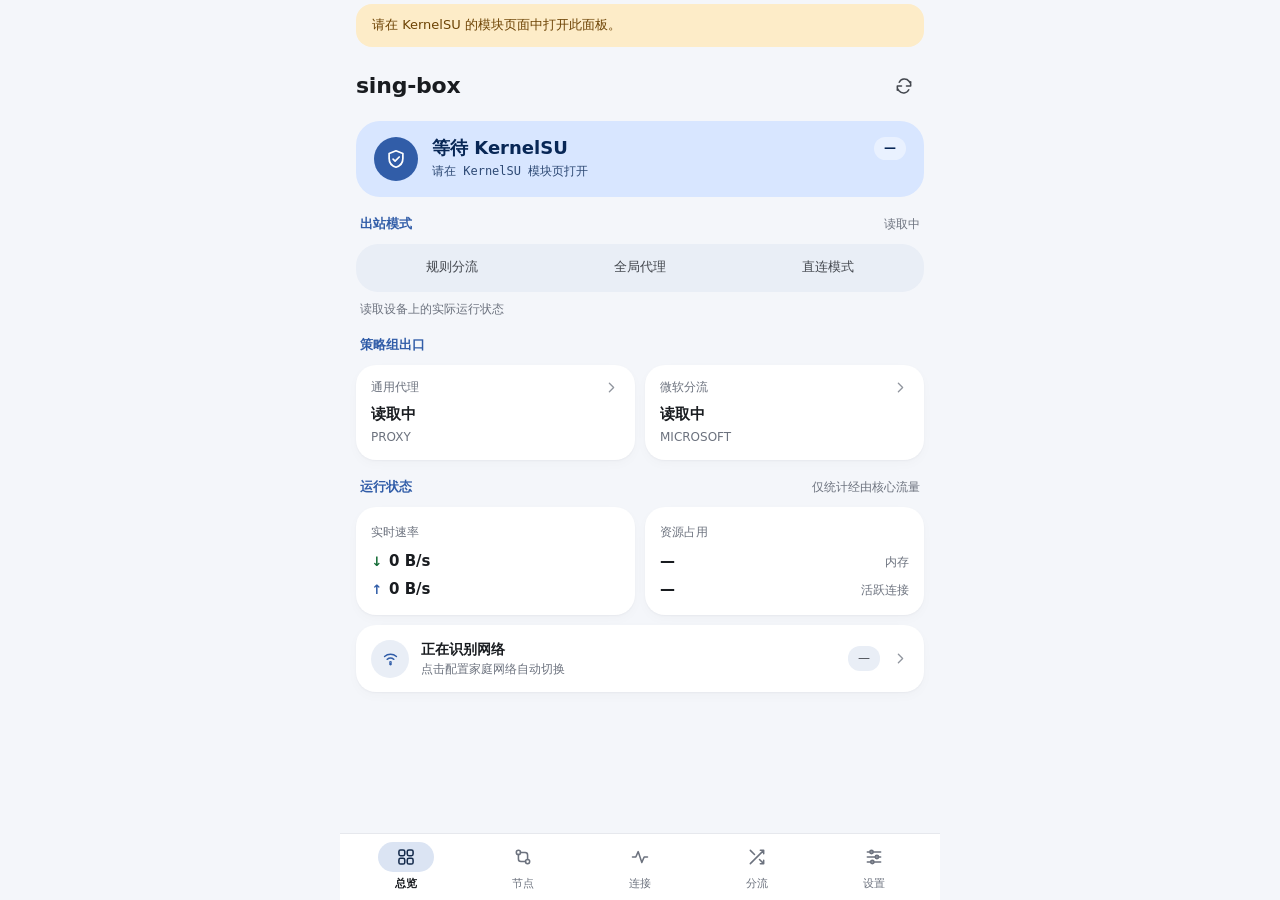
==== commit f2d836f8: "refactor(webui): adopt Material 3 KernelSU native styling and 2-column node cards" ====
--- a/webroot/index.html
+++ b/webroot/index.html
@@ -3,7 +3,7 @@
 <head>
   <meta charset="utf-8">
   <meta name="viewport" content="width=device-width,initial-scale=1,viewport-fit=cover">
-  <meta name="theme-color" content="#f3f4f6">
+  <meta name="theme-color" content="#f4f6fa">
   <meta http-equiv="Content-Security-Policy" content="default-src 'self'; script-src 'self'; style-src 'self'; img-src 'self' data:; connect-src 'none'; object-src 'none'; base-uri 'none'">
   <title>sing-box</title>
   <link rel="stylesheet" href="/internal/insets.css">
@@ -12,18 +12,22 @@
 </head>
 <body>
   <svg class="svg-defs" xmlns="http://www.w3.org/2000/svg"><defs>
-    <symbol id="i-overview" viewBox="0 0 24 24"><rect x="3" y="3" width="8" height="8" rx="1.5"/><rect x="13" y="3" width="8" height="8" rx="1.5"/><rect x="3" y="13" width="8" height="8" rx="1.5"/><rect x="13" y="13" width="8" height="8" rx="1.5"/></symbol>
-    <symbol id="i-nodes" viewBox="0 0 24 24"><circle cx="6" cy="6" r="2.5"/><circle cx="18" cy="18" r="2.5"/><path d="M8.5 6H15a3 3 0 0 1 3 3v6.5M6 8.5V15a3 3 0 0 0 3 3h6.5"/></symbol>
-    <symbol id="i-activity" viewBox="0 0 24 24"><path d="M3 12h4l3-7 4 14 3-7h4"/></symbol>
-    <symbol id="i-routing" viewBox="0 0 24 24"><path d="M16 3h5v5M4 20 21 3M21 16v5h-5M15 15l6 6M4 4l5 5"/></symbol>
-    <symbol id="i-settings" viewBox="0 0 24 24"><path d="M4 6h16M4 12h16M4 18h16"/><circle cx="9" cy="6" r="2"/><circle cx="16" cy="12" r="2"/><circle cx="10" cy="18" r="2"/></symbol>
+    <symbol id="i-overview" viewBox="0 0 24 24"><rect x="3.5" y="3.5" width="7" height="7" rx="2"/><rect x="13.5" y="3.5" width="7" height="7" rx="2"/><rect x="3.5" y="13.5" width="7" height="7" rx="2"/><rect x="13.5" y="13.5" width="7" height="7" rx="2"/></symbol>
+    <symbol id="i-nodes" viewBox="0 0 24 24"><circle cx="6.5" cy="6.5" r="2.5"/><circle cx="17.5" cy="17.5" r="2.5"/><path d="M9 6.5h5.5a3 3 0 0 1 3 3V15M6.5 9v5.5a3 3 0 0 0 3 3H15"/></symbol>
+    <symbol id="i-activity" viewBox="0 0 24 24"><path d="M3 12h4l2.8-6.5L14.2 18.5 17 12h4"/></symbol>
+    <symbol id="i-routing" viewBox="0 0 24 24"><path d="M16 4h4v4M4 20 20 4M20 16v4h-4M15 15l5 5M4 4l5 5"/></symbol>
+    <symbol id="i-settings" viewBox="0 0 24 24"><path d="M4 6h16M4 12h16M4 18h16"/><circle cx="9" cy="6" r="2"/><circle cx="15.5" cy="12" r="2"/><circle cx="10" cy="18" r="2"/></symbol>
     <symbol id="i-chevron" viewBox="0 0 24 24"><path d="m9 6 6 6-6 6"/></symbol>
     <symbol id="i-refresh" viewBox="0 0 24 24"><path d="M20 7v5h-5M4 17v-5h5M6.3 7.5A7 7 0 0 1 18 6.3L20 9M4 15l2 2.7a7 7 0 0 0 11.7-1.2"/></symbol>
     <symbol id="i-plus" viewBox="0 0 24 24"><path d="M12 5v14M5 12h14"/></symbol>
     <symbol id="i-check" viewBox="0 0 24 24"><path d="m5 12.5 4.5 4.5L19 7"/></symbol>
+    <symbol id="i-shield" viewBox="0 0 24 24"><path d="m12 3 7.5 3v5.5c0 4.8-3.2 8.2-7.5 9.5-4.3-1.3-7.5-4.7-7.5-9.5V6L12 3Z"/><path d="m8.8 12.2 2.2 2.2 4.5-4.6"/></symbol>
+    <symbol id="i-wifi" viewBox="0 0 24 24"><path d="M4.5 9.5a11.5 11.5 0 0 1 15 0M7.8 13a7 7 0 0 1 8.4 0M11 16.5a2.2 2.2 0 0 1 2 0"/><circle cx="12" cy="19" r="0.8" fill="currentColor"/></symbol>
     <symbol id="i-search" viewBox="0 0 24 24"><circle cx="10.5" cy="10.5" r="6.5"/><path d="m15.5 15.5 5 5"/></symbol>
     <symbol id="i-close" viewBox="0 0 24 24"><path d="m6 6 12 12M18 6 6 18"/></symbol>
     <symbol id="i-edit" viewBox="0 0 24 24"><path d="M16.5 3.5a2.1 2.1 0 0 1 3 3L8 18l-4 1 1-4Z"/></symbol>
+    <symbol id="i-code" viewBox="0 0 24 24"><path d="m8.5 7-5 5 5 5M15.5 7l5 5-5 5M13.5 4.5l-3 15"/></symbol>
+    <symbol id="i-terminal" viewBox="0 0 24 24"><rect x="3" y="4" width="18" height="16" rx="3"/><path d="m7.5 10 2.5 2-2.5 2M12.5 14h4"/></symbol>
   </defs></svg>
 
   <div class="app-shell">
@@ -32,222 +36,220 @@
 
     <main>
       <section id="page-overview" class="page active" aria-labelledby="overview-title">
-        <header class="page-bar">
-          <div class="page-bar-title">
-            <h1 id="overview-title">sing-box</h1>
-            <span id="core-badge" class="status-tag neutral"><span class="dot"></span>连接中</span>
-          </div>
+        <header class="app-bar">
+          <h1 id="overview-title">sing-box</h1>
           <button class="icon-btn" data-action="refresh" aria-label="刷新状态"><svg><use href="#i-refresh"/></svg></button>
         </header>
 
-        <div class="group-card status-panel">
-          <div class="status-summary">
-            <div class="status-main">
-              <strong id="status-headline">正在读取核心状态</strong>
-              <span id="status-meta" class="mono-meta">sing-box</span>
-            </div>
-            <span id="mode-badge" class="mode-tag">—</span>
-          </div>
-
-          <button class="list-row interactive" data-tab="settings">
-            <span class="row-copy">
-              <span class="row-title">当前网络</span>
-              <span id="network-summary" class="row-sub">识别中</span>
-            </span>
-            <span id="auto-status" class="row-value">—</span>
-            <svg class="chevron"><use href="#i-chevron"/></svg>
-          </button>
-
-          <div class="telemetry-grid">
-            <div class="telemetry-cell">
-              <span class="telemetry-label">下载</span>
-              <strong id="download-speed" class="telemetry-value">—</strong>
-            </div>
-            <div class="telemetry-cell">
-              <span class="telemetry-label">上传</span>
-              <strong id="upload-speed" class="telemetry-value">—</strong>
-            </div>
-            <div class="telemetry-cell">
-              <span class="telemetry-label">内存</span>
-              <strong id="runtime-memory" class="telemetry-value">—</strong>
-            </div>
-            <div class="telemetry-cell">
-              <span class="telemetry-label">连接</span>
-              <strong id="runtime-connections" class="telemetry-value">—</strong>
-            </div>
-          </div>
-        </div>
-
-        <div class="section-header">
+        <article id="status-banner" class="m3-status-card working">
+          <div class="status-icon-badge" aria-hidden="true">
+            <svg><use href="#i-shield"/></svg>
+          </div>
+          <div class="status-copy">
+            <div class="status-title-row">
+              <strong id="core-status-title">正在连接</strong>
+              <span id="mode-chip" class="status-chip">—</span>
+            </div>
+            <p id="core-status-meta" class="status-meta">sing-box · 读取运行状态</p>
+          </div>
+        </article>
+
+        <div class="section-row">
           <h2>出站模式</h2>
           <span id="control-source">读取中</span>
         </div>
-        <div class="segmented mode-control" role="group" aria-label="出站模式">
-          <button data-mode="Rule">规则分流</button>
-          <button data-mode="Global">全局代理</button>
-          <button data-mode="Direct">直连模式</button>
-        </div>
-        <p id="mode-description" class="section-note">读取设备上的实际运行状态</p>
-
-        <div class="section-header">
-          <h2>策略组</h2>
-        </div>
-        <div class="group-card">
-          <button class="list-row interactive" data-tab="nodes">
-            <span class="row-copy">
-              <span class="row-title">通用代理</span>
-              <span id="current-node-note" class="row-sub">PROXY</span>
-            </span>
-            <span id="current-node" class="row-value strong">读取中</span>
-            <svg class="chevron"><use href="#i-chevron"/></svg>
-          </button>
-          <button class="list-row interactive" data-action="microsoft">
-            <span class="row-copy">
-              <span class="row-title">微软分流</span>
-              <span id="microsoft-note" class="row-sub">MICROSOFT · 美国出口</span>
-            </span>
-            <span id="microsoft-node" class="row-value strong">读取中</span>
-            <svg class="chevron"><use href="#i-chevron"/></svg>
-          </button>
-        </div>
-
-        <p class="footnote">速率仅统计经由 sing-box 转发的连接</p>
+        <div class="m3-segmented mode-control" role="group" aria-label="出站模式">
+          <button data-mode="Rule"><svg class="seg-check"><use href="#i-check"/></svg><span>规则分流</span></button>
+          <button data-mode="Global"><svg class="seg-check"><use href="#i-check"/></svg><span>全局代理</span></button>
+          <button data-mode="Direct"><svg class="seg-check"><use href="#i-check"/></svg><span>直连模式</span></button>
+        </div>
+        <p id="mode-description" class="helper-caption">读取设备上的实际运行状态</p>
+
+        <div class="section-row">
+          <h2>策略组出口</h2>
+        </div>
+        <div class="bento-grid">
+          <button class="m3-card group-shortcut" data-tab="nodes">
+            <div class="card-top">
+              <span class="card-label">通用代理</span>
+              <svg class="chevron"><use href="#i-chevron"/></svg>
+            </div>
+            <strong id="current-node" class="shortcut-node">读取中</strong>
+            <span id="current-node-note" class="card-sub">PROXY</span>
+          </button>
+
+          <button class="m3-card group-shortcut" data-action="microsoft">
+            <div class="card-top">
+              <span class="card-label">微软分流</span>
+              <svg class="chevron"><use href="#i-chevron"/></svg>
+            </div>
+            <strong id="microsoft-node" class="shortcut-node">读取中</strong>
+            <span id="microsoft-note" class="card-sub">MICROSOFT</span>
+          </button>
+        </div>
+
+        <div class="section-row">
+          <h2>运行状态</h2>
+          <span class="subtle-hint">仅统计经由核心流量</span>
+        </div>
+        <div class="bento-grid">
+          <article class="m3-card metric-tile">
+            <span class="card-label">实时速率</span>
+            <div class="rate-rows">
+              <div class="rate-row"><span class="rate-arrow down">↓</span><strong id="download-speed">0 B/s</strong></div>
+              <div class="rate-row"><span class="rate-arrow up">↑</span><strong id="upload-speed">0 B/s</strong></div>
+            </div>
+          </article>
+
+          <article class="m3-card metric-tile">
+            <span class="card-label">资源占用</span>
+            <div class="rate-rows">
+              <div class="stat-pair"><strong id="runtime-memory">—</strong><span>内存</span></div>
+              <div class="stat-pair"><strong id="runtime-connections">—</strong><span>活跃连接</span></div>
+            </div>
+          </article>
+        </div>
+
+        <button class="m3-card network-tile" data-tab="settings">
+          <span class="tile-icon"><svg><use href="#i-wifi"/></svg></span>
+          <span class="tile-copy">
+            <strong id="network-title">正在识别网络</strong>
+            <span id="network-sub">点击配置家庭网络自动切换</span>
+          </span>
+          <span id="auto-pill" class="tonal-pill">—</span>
+          <svg class="chevron"><use href="#i-chevron"/></svg>
+        </button>
       </section>
 
       <section id="page-nodes" class="page" aria-labelledby="nodes-title">
-        <header class="page-bar">
-          <div class="page-bar-title">
-            <h1 id="nodes-title">节点</h1>
-          </div>
-          <button class="text-action primary-action" data-action="import"><svg><use href="#i-plus"/></svg>导入</button>
-        </header>
-
-        <div class="segmented group-control" role="group" aria-label="策略组">
-          <button class="selected" data-group="PROXY">通用代理</button>
-          <button data-group="MICROSOFT">微软分流</button>
-        </div>
-
-        <div class="list-toolbar">
-          <span id="node-count">— 个节点</span>
-          <div class="toolbar-actions">
-            <button class="text-btn" data-action="sort">按延迟排序</button>
-            <span class="toolbar-sep" aria-hidden="true">·</span>
-            <button class="text-btn" id="test-all" data-action="test-all">全部测速</button>
-          </div>
-        </div>
-
-        <div id="node-list" class="group-card node-list">
-          <div class="empty-state">正在读取节点</div>
-        </div>
-
-        <p id="group-description" class="section-note">切换节点仅对当前策略组的新建连接生效。</p>
+        <header class="app-bar">
+          <h1 id="nodes-title">节点</h1>
+          <button class="m3-tonal-btn" data-action="import"><svg><use href="#i-plus"/></svg><span>导入</span></button>
+        </header>
+
+        <div class="m3-segmented group-control" role="group" aria-label="策略组">
+          <button class="selected" data-group="PROXY"><svg class="seg-check"><use href="#i-check"/></svg><span>通用代理</span></button>
+          <button data-group="MICROSOFT"><svg class="seg-check"><use href="#i-check"/></svg><span>微软分流</span></button>
+        </div>
+
+        <div class="nodes-toolbar">
+          <span id="node-count" class="toolbar-count">— 个节点</span>
+          <div class="chip-row">
+            <button class="m3-chip" id="sort-btn" data-action="sort">延迟排序</button>
+            <button class="m3-chip" id="test-all" data-action="test-all">全部测速</button>
+          </div>
+        </div>
+
+        <div id="node-list" class="node-grid">
+          <div class="empty-card">正在读取节点</div>
+        </div>
+
+        <p id="group-description" class="helper-caption">切换节点仅对当前策略组的新建连接生效。</p>
       </section>
 
       <section id="page-connections" class="page" aria-labelledby="connections-title">
-        <header class="page-bar">
-          <div class="page-bar-title">
+        <header class="app-bar">
+          <div class="bar-title-group">
             <h1 id="connections-title">连接</h1>
-            <span class="count-tag" id="connection-count">—</span>
+            <span class="tonal-pill" id="connection-count">—</span>
           </div>
           <button class="icon-btn" data-action="refresh" aria-label="刷新连接"><svg><use href="#i-refresh"/></svg></button>
         </header>
 
-        <label class="search-field">
+        <label class="m3-search">
           <svg><use href="#i-search"/></svg>
           <input id="connection-search" type="search" placeholder="搜索域名、IP 或策略链路" autocomplete="off">
         </label>
 
-        <div class="connection-summary">
-          <span>累计下载 <strong id="download-total">—</strong></span>
-          <span>累计上传 <strong id="upload-total">—</strong></span>
-        </div>
-
-        <div id="connection-list" class="group-card connection-list">
+        <div class="traffic-strip">
+          <div class="traffic-chip"><span>累计下载</span><strong id="download-total">—</strong></div>
+          <div class="traffic-chip"><span>累计上传</span><strong id="upload-total">—</strong></div>
+        </div>
+
+        <div id="connection-list" class="m3-list-card">
           <div class="empty-state">当前没有活跃连接</div>
         </div>
       </section>
 
       <section id="page-routing" class="page" aria-labelledby="routing-title">
-        <header class="page-bar">
-          <div class="page-bar-title">
-            <h1 id="routing-title">分流</h1>
-          </div>
-        </header>
-
-        <div class="section-header">
+        <header class="app-bar">
+          <h1 id="routing-title">分流</h1>
+        </header>
+
+        <div class="section-row first">
           <h2>直连域名后缀</h2>
           <span>优先于代理规则</span>
         </div>
 
-        <form id="routing-form" class="group-card form-panel">
-          <label class="field-label first" for="direct-domains">每行一个域名（自动匹配主域名及全部子域名）</label>
-          <textarea id="direct-domains" class="text-area mono-input" rows="10" spellcheck="false" placeholder="pushplus.plus&#10;example.com"></textarea>
-          <p class="form-note">pushplus.plus 会默认保留在直连规则中。保存时将同步 DNS 与路由规则、执行校验并重启核心。</p>
-          <button type="submit" class="button primary full-width">保存并应用</button>
+        <form id="routing-form" class="m3-card form-card">
+          <label class="field-label first" for="direct-domains">每行一个域名（自动匹配主域名及子域名）</label>
+          <textarea id="direct-domains" class="m3-field mono-field" rows="10" spellcheck="false" placeholder="pushplus.plus&#10;example.com"></textarea>
+          <p class="field-hint">pushplus.plus 会默认保留在直连规则中。保存时将同步 DNS 与路由规则、执行校验并重启核心。</p>
+          <button type="submit" class="m3-filled-btn full-width">保存并应用</button>
           <p id="routing-error" class="inline-error" role="status"></p>
         </form>
       </section>
 
       <section id="page-settings" class="page" aria-labelledby="settings-title">
-        <header class="page-bar">
-          <div class="page-bar-title">
-            <h1 id="settings-title">设置</h1>
-          </div>
-        </header>
-
-        <div class="section-header">
+        <header class="app-bar">
+          <h1 id="settings-title">设置</h1>
+        </header>
+
+        <div class="section-row first">
           <h2>家庭网络联动</h2>
         </div>
-        <form id="home-form" class="group-card form-panel">
+        <form id="home-form" class="m3-card form-card">
           <div class="switch-row">
-            <div class="row-copy">
-              <strong class="row-title">自动切换模式</strong>
-              <span class="row-sub">连入家庭网络自动切直连，外出恢复规则分流</span>
-            </div>
-            <label class="switch">
+            <div class="tile-copy">
+              <strong>自动切换模式</strong>
+              <span>连入家庭网络切直连，离开后恢复规则分流</span>
+            </div>
+            <label class="m3-switch">
               <input id="automatic-switch" type="checkbox" aria-label="自动切换模式">
               <span></span>
             </label>
           </div>
-          <div class="form-divider"></div>
           <label class="field-label" for="home-gateway">家庭网关 IPv4</label>
-          <input class="text-input mono-input" id="home-gateway" inputmode="decimal" placeholder="192.168.1.1" required>
+          <input class="m3-field mono-field" id="home-gateway" inputmode="decimal" placeholder="192.168.1.1" required>
           <label class="field-label" for="home-ssid">家庭 Wi-Fi 名称 <span class="muted">可选</span></label>
-          <input class="text-input" id="home-ssid" maxlength="32" placeholder="输入 SSID" autocomplete="off">
-          <button type="submit" class="button primary full-width">保存联动设置</button>
+          <input class="m3-field" id="home-ssid" maxlength="32" placeholder="输入 SSID" autocomplete="off">
+          <button type="submit" class="m3-filled-btn full-width">保存联动设置</button>
         </form>
 
-        <div class="section-header">
-          <h2>外观</h2>
-        </div>
-        <div class="segmented theme-control" role="group" aria-label="主题外观">
-          <button data-theme="system">跟随系统</button>
-          <button data-theme="light">浅色</button>
-          <button data-theme="dark">深色</button>
-        </div>
-
-        <div class="section-header">
-          <h2>核心与配置</h2>
-        </div>
-        <div class="group-card">
-          <button class="list-row interactive" data-action="restart">
-            <span class="row-copy">
-              <span class="row-title">重启 sing-box 核心</span>
-              <span class="row-sub">保留当前配置与节点，短暂中断经由手机转发的连接</span>
+        <div class="section-row">
+          <h2>主题外观</h2>
+        </div>
+        <div class="m3-segmented theme-control" role="group" aria-label="主题外观">
+          <button data-theme="system"><svg class="seg-check"><use href="#i-check"/></svg><span>跟随系统</span></button>
+          <button data-theme="light"><svg class="seg-check"><use href="#i-check"/></svg><span>浅色</span></button>
+          <button data-theme="dark"><svg class="seg-check"><use href="#i-check"/></svg><span>深色</span></button>
+        </div>
+
+        <div class="section-row">
+          <h2>核心与维护</h2>
+        </div>
+        <div class="m3-list-card">
+          <button class="m3-list-row" data-action="restart">
+            <span class="tile-icon"><svg><use href="#i-refresh"/></svg></span>
+            <span class="tile-copy">
+              <strong>重启 sing-box 核心</strong>
+              <span>保留配置与节点，短暂中断手机转发连接</span>
             </span>
             <svg class="chevron"><use href="#i-chevron"/></svg>
           </button>
-          <button class="list-row interactive" data-action="logs">
-            <span class="row-copy">
-              <span class="row-title">运行日志</span>
-              <span class="row-sub">查看最近 80 行核心日志输出</span>
+          <button class="m3-list-row" data-action="logs">
+            <span class="tile-icon"><svg><use href="#i-terminal"/></svg></span>
+            <span class="tile-copy">
+              <strong>运行日志</strong>
+              <span>查看最近 80 行核心输出</span>
             </span>
             <svg class="chevron"><use href="#i-chevron"/></svg>
           </button>
-          <button class="list-row interactive" data-action="advanced">
-            <span class="row-copy">
-              <span class="row-title">完整配置（JSON）</span>
-              <span class="row-sub">直接编辑配置文件，校验或启动失败自动回滚</span>
+          <button class="m3-list-row" data-action="advanced">
+            <span class="tile-icon"><svg><use href="#i-code"/></svg></span>
+            <span class="tile-copy">
+              <strong>完整配置（JSON）</strong>
+              <span>直接编辑 config.json，失败自动回滚</span>
             </span>
             <svg class="chevron"><use href="#i-chevron"/></svg>
           </button>
@@ -258,22 +260,22 @@
     </main>
   </div>
 
-  <nav class="bottom-nav" aria-label="主导航">
-    <button class="active" data-tab="overview" aria-current="page"><svg><use href="#i-overview"/></svg><span>总览</span></button>
-    <button data-tab="nodes"><svg><use href="#i-nodes"/></svg><span>节点</span></button>
-    <button data-tab="connections"><svg><use href="#i-activity"/></svg><span>连接</span></button>
-    <button data-tab="routing"><svg><use href="#i-routing"/></svg><span>分流</span></button>
-    <button data-tab="settings"><svg><use href="#i-settings"/></svg><span>设置</span></button>
+  <nav class="m3-nav-bar" aria-label="主导航">
+    <button class="active" data-tab="overview" aria-current="page"><span class="nav-pill"><svg><use href="#i-overview"/></svg></span><span>总览</span></button>
+    <button data-tab="nodes"><span class="nav-pill"><svg><use href="#i-nodes"/></svg></span><span>节点</span></button>
+    <button data-tab="connections"><span class="nav-pill"><svg><use href="#i-activity"/></svg></span><span>连接</span></button>
+    <button data-tab="routing"><span class="nav-pill"><svg><use href="#i-routing"/></svg></span><span>分流</span></button>
+    <button data-tab="settings"><span class="nav-pill"><svg><use href="#i-settings"/></svg></span><span>设置</span></button>
   </nav>
 
-  <dialog id="sheet" class="sheet">
+  <dialog id="sheet" class="m3-sheet">
     <form method="dialog" class="sheet-heading">
       <h2 id="sheet-title">操作</h2>
-      <button class="icon-btn subtle" aria-label="关闭"><svg><use href="#i-close"/></svg></button>
+      <button class="icon-btn tonal" aria-label="关闭"><svg><use href="#i-close"/></svg></button>
     </form>
     <div id="sheet-content"></div>
   </dialog>
 
-  <div id="toast" class="toast" role="status" aria-live="polite"></div>
+  <div id="toast" class="m3-snackbar" role="status" aria-live="polite"></div>
 </body>
 </html>
--- a/webroot/styles.css
+++ b/webroot/styles.css
@@ -2,27 +2,37 @@
 
 :root {
   color-scheme: light;
-  --bg: #f3f4f6;
-  --surface: #ffffff;
-  --surface-subtle: #f1f3f5;
-  --surface-active: #eef2f6;
-  --text: #111827;
-  --text-secondary: #374151;
-  --muted: #6b7280;
-  --line: #e5e7eb;
-  --line-strong: #d1d5db;
-  --accent: #2563eb;
-  --accent-hover: #1d4ed8;
-  --accent-soft: #eff6ff;
-  --accent-text: #1d4ed8;
-  --ok: #16a34a;
-  --ok-soft: #ecfdf5;
-  --ok-text: #15803d;
-  --warn: #d97706;
-  --warn-soft: #fffbeb;
-  --warn-text: #b45309;
-  --danger: #dc2626;
-  --danger-soft: #fef2f2;
+  --surface: #f4f6fa;
+  --surface-card: #ffffff;
+  --surface-tonal: #e9eef6;
+  --surface-tonal-high: #dfe7f2;
+  --divider: rgba(25, 28, 32, 0.06);
+  --outline: rgba(25, 28, 32, 0.14);
+
+  --text: #191c20;
+  --text-secondary: #43474e;
+  --muted: #6c727e;
+
+  --primary: #315da8;
+  --on-primary: #ffffff;
+  --primary-container: #d8e6ff;
+  --on-primary-container: #082756;
+
+  --secondary-container: #dbe4f3;
+  --on-secondary-container: #152b4c;
+
+  --ok: #146c36;
+  --ok-container: #d6f3e0;
+  --on-ok-container: #0a4622;
+
+  --warn-container: #fdecc8;
+  --on-warn-container: #6d4304;
+
+  --error: #ba1a1a;
+  --error-container: #ffdad6;
+  --on-error-container: #741510;
+
+  --card-shadow: 0 1px 2px rgba(15, 23, 42, 0.04), 0 4px 12px rgba(15, 23, 42, 0.025);
   --safe-top: var(--window-inset-top, env(safe-area-inset-top, 0px));
   --safe-bottom: var(--window-inset-bottom, env(safe-area-inset-bottom, 0px));
   --mono: ui-monospace, SFMono-Regular, Menlo, Consolas, monospace;
@@ -31,27 +41,37 @@
 
 :root[data-theme="dark"] {
   color-scheme: dark;
-  --bg: #0e1014;
-  --surface: #171a20;
-  --surface-subtle: #20242c;
-  --surface-active: #262b35;
-  --text: #f3f4f6;
-  --text-secondary: #d1d5db;
-  --muted: #8b95a5;
-  --line: rgba(255, 255, 255, 0.08);
-  --line-strong: rgba(255, 255, 255, 0.14);
-  --accent: #3b82f6;
-  --accent-hover: #2563eb;
-  --accent-soft: rgba(59, 130, 246, 0.15);
-  --accent-text: #60a5fa;
-  --ok: #22c55e;
-  --ok-soft: rgba(34, 197, 94, 0.14);
-  --ok-text: #4ade80;
-  --warn: #f59e0b;
-  --warn-soft: rgba(245, 158, 11, 0.14);
-  --warn-text: #fbbf24;
-  --danger: #f87171;
-  --danger-soft: rgba(248, 113, 113, 0.14);
+  --surface: #111318;
+  --surface-card: #1b1f27;
+  --surface-tonal: #232833;
+  --surface-tonal-high: #2d3341;
+  --divider: rgba(255, 255, 255, 0.06);
+  --outline: rgba(255, 255, 255, 0.14);
+
+  --text: #e4e6ee;
+  --text-secondary: #c3c8d4;
+  --muted: #8c92a0;
+
+  --primary: #a8c7fa;
+  --on-primary: #062e6f;
+  --primary-container: #1d3557;
+  --on-primary-container: #d6e4ff;
+
+  --secondary-container: #28364d;
+  --on-secondary-container: #d3e3fd;
+
+  --ok: #7ddc9f;
+  --ok-container: #183825;
+  --on-ok-container: #95e5b1;
+
+  --warn-container: #3b2c12;
+  --on-warn-container: #f7cb71;
+
+  --error: #ffb4ab;
+  --error-container: #461b18;
+  --on-error-container: #ffdad6;
+
+  --card-shadow: none;
 }
 
 *,
@@ -62,7 +82,7 @@
 
 body {
   margin: 0;
-  background: var(--bg);
+  background: var(--surface);
   color: var(--text);
   font-size: 14px;
   line-height: 1.45;
@@ -72,8 +92,7 @@
 
 button,
 input,
-textarea,
-select {
+textarea {
   font: inherit;
 }
 
@@ -85,21 +104,21 @@
 
 button {
   border: 0;
+  padding: 0;
   color: inherit;
+  background: transparent;
   cursor: pointer;
-  background: transparent;
 }
 
 button:disabled {
   cursor: wait;
-  opacity: 0.45;
+  opacity: 0.48;
 }
 
 button:focus-visible,
-a:focus-visible,
 input:focus-visible,
 textarea:focus-visible {
-  outline: 2px solid var(--accent);
+  outline: 2px solid var(--primary);
   outline-offset: 2px;
 }
 
@@ -108,7 +127,7 @@
   height: 20px;
   fill: none;
   stroke: currentColor;
-  stroke-width: 1.8;
+  stroke-width: 1.85;
   stroke-linecap: round;
   stroke-linejoin: round;
   flex-shrink: 0;
@@ -134,7 +153,7 @@
 .app-shell {
   max-width: 600px;
   margin: 0 auto;
-  padding: calc(var(--safe-top) + 4px) 16px calc(96px + var(--safe-bottom));
+  padding: calc(var(--safe-top) + 4px) 16px calc(104px + var(--safe-bottom));
 }
 
 .page {
@@ -145,255 +164,402 @@
   display: block;
 }
 
-/* Compact native app bar */
-.page-bar {
+/* M3 Top App Bar */
+.app-bar {
   display: flex;
   align-items: center;
   justify-content: space-between;
   gap: 12px;
-  min-height: 52px;
-  margin-bottom: 10px;
-}
-
-.page-bar-title {
+  min-height: 54px;
+  margin-bottom: 8px;
+}
+
+.bar-title-group {
   display: flex;
   align-items: center;
   gap: 10px;
   min-width: 0;
 }
 
-.page-bar h1 {
-  font-size: 20px;
-  font-weight: 600;
-  letter-spacing: -0.015em;
-  line-height: 1.25;
+.app-bar h1 {
+  font-size: 22px;
+  font-weight: 600;
+  letter-spacing: -0.01em;
 }
 
 .icon-btn {
   display: inline-flex;
   align-items: center;
   justify-content: center;
-  width: 36px;
+  width: 40px;
+  height: 40px;
+  border-radius: 20px;
+  color: var(--text-secondary);
+  transition: background 0.15s ease;
+}
+
+.icon-btn:active,
+.icon-btn.tonal {
+  background: var(--surface-tonal);
+}
+
+.icon-btn.tonal:active {
+  background: var(--surface-tonal-high);
+}
+
+.m3-tonal-btn {
+  display: inline-flex;
+  align-items: center;
+  gap: 6px;
   height: 36px;
-  border-radius: 8px;
-  color: var(--text-secondary);
-  background: var(--surface);
-  border: 1px solid var(--line);
-}
-
-.icon-btn:active {
-  background: var(--surface-active);
-}
-
-.icon-btn.subtle {
-  border: 0;
-  background: var(--surface-subtle);
-  color: var(--muted);
-}
-
-.icon-btn svg {
-  width: 18px;
-  height: 18px;
-}
-
-.text-action {
-  display: inline-flex;
-  align-items: center;
-  gap: 4px;
-  height: 34px;
-  padding: 0 12px;
-  border-radius: 8px;
+  padding: 0 16px 0 12px;
+  border-radius: 18px;
+  background: var(--primary-container);
+  color: var(--on-primary-container);
   font-size: 13px;
-  font-weight: 500;
-}
-
-.text-action svg {
-  width: 15px;
-  height: 15px;
-}
-
-.primary-action {
-  background: var(--accent);
-  color: #ffffff;
-}
-
-.primary-action:active {
-  background: var(--accent-hover);
-}
-
-/* Status badges */
-.status-tag,
-.count-tag,
-.mode-tag {
-  display: inline-flex;
-  align-items: center;
-  gap: 6px;
-  padding: 3px 8px;
-  border-radius: 6px;
-  font-size: 12px;
-  font-weight: 500;
-  white-space: nowrap;
-}
-
-.status-tag.neutral,
-.count-tag,
-.mode-tag {
-  background: var(--surface-subtle);
-  color: var(--muted);
-}
-
-.status-tag.running {
-  background: var(--ok-soft);
-  color: var(--ok-text);
-}
-
-.status-tag.stopped {
-  background: var(--danger-soft);
-  color: var(--danger);
-}
-
-.dot {
-  width: 6px;
-  height: 6px;
-  border-radius: 50%;
-  background: currentColor;
-  flex-shrink: 0;
+  font-weight: 600;
+  transition: filter 0.15s ease;
+}
+
+.m3-tonal-btn svg {
+  width: 17px;
+  height: 17px;
+}
+
+.m3-tonal-btn:active {
+  filter: brightness(0.95);
 }
 
 /* Banners */
 .banner {
   font-size: 13px;
-  padding: 10px 12px;
+  padding: 12px 16px;
   margin-bottom: 12px;
-  border-radius: 10px;
+  border-radius: 16px;
 }
 
 .banner.warning {
-  background: var(--warn-soft);
-  color: var(--warn-text);
-  border: 1px solid var(--line);
-}
-
-/* Inset grouped surfaces */
-.group-card {
-  background: var(--surface);
-  border: 1px solid var(--line);
+  background: var(--warn-container);
+  color: var(--on-warn-container);
+}
+
+/* KernelSU-style M3 Status Banner Card */
+.m3-status-card {
+  display: flex;
+  align-items: center;
+  gap: 14px;
+  padding: 16px 18px;
+  border-radius: 24px;
+  background: var(--primary-container);
+  color: var(--on-primary-container);
+  transition: background 0.2s ease;
+}
+
+.m3-status-card.stopped {
+  background: var(--error-container);
+  color: var(--on-error-container);
+}
+
+.status-icon-badge {
+  display: flex;
+  align-items: center;
+  justify-content: center;
+  width: 44px;
+  height: 44px;
+  border-radius: 22px;
+  background: var(--primary);
+  color: var(--on-primary);
+  flex-shrink: 0;
+}
+
+.m3-status-card.stopped .status-icon-badge {
+  background: var(--error);
+  color: var(--surface);
+}
+
+.status-icon-badge svg {
+  width: 22px;
+  height: 22px;
+}
+
+.status-copy {
+  flex: 1;
+  min-width: 0;
+}
+
+.status-title-row {
+  display: flex;
+  align-items: center;
+  justify-content: space-between;
+  gap: 8px;
+}
+
+.status-title-row strong {
+  font-size: 18px;
+  font-weight: 600;
+  line-height: 1.25;
+}
+
+.status-chip {
+  padding: 3px 10px;
   border-radius: 12px;
+  background: rgba(255, 255, 255, 0.45);
+  color: inherit;
+  font-size: 12px;
+  font-weight: 600;
+  white-space: nowrap;
+}
+
+:root[data-theme="dark"] .status-chip {
+  background: rgba(255, 255, 255, 0.12);
+}
+
+.status-meta {
+  margin-top: 3px;
+  font-family: var(--mono);
+  font-size: 12px;
+  opacity: 0.82;
+  white-space: nowrap;
   overflow: hidden;
-}
-
-.section-header {
+  text-overflow: ellipsis;
+}
+
+/* Section labels */
+.section-row {
   display: flex;
   align-items: baseline;
   justify-content: space-between;
   gap: 8px;
-  margin: 18px 4px 8px;
-}
-
-.section-header h2 {
-  font-size: 12px;
+  margin: 18px 4px 10px;
+}
+
+.section-row.first {
+  margin-top: 6px;
+}
+
+.section-row h2 {
+  font-size: 13px;
+  font-weight: 600;
+  color: var(--primary);
+}
+
+.section-row > span {
+  font-size: 12px;
+  color: var(--muted);
+}
+
+.helper-caption {
+  margin: 8px 4px 0;
+  font-size: 12px;
+  color: var(--muted);
+  line-height: 1.5;
+}
+
+/* Material 3 Segmented Button */
+.m3-segmented {
+  display: flex;
+  border-radius: 22px;
+  background: var(--surface-tonal);
+  padding: 4px;
+  gap: 4px;
+}
+
+.m3-segmented button {
+  flex: 1;
+  min-width: 0;
+  min-height: 40px;
+  padding: 0 8px;
+  border-radius: 18px;
+  display: inline-flex;
+  align-items: center;
+  justify-content: center;
+  gap: 5px;
+  font-size: 13px;
   font-weight: 500;
-  color: var(--muted);
-}
-
-.section-header > span {
-  font-size: 12px;
-  color: var(--muted);
-}
-
-.section-note {
-  font-size: 12px;
-  color: var(--muted);
-  margin: 8px 4px 0;
-  line-height: 1.5;
-}
-
-/* Overview status panel */
-.status-summary {
+  color: var(--text-secondary);
+  white-space: nowrap;
+  transition: background 0.16s ease, color 0.16s ease;
+}
+
+.m3-segmented .seg-check {
+  display: none;
+  width: 15px;
+  height: 15px;
+  stroke-width: 2.3;
+}
+
+.m3-segmented button.selected {
+  background: var(--surface-card);
+  color: var(--on-secondary-container);
+  font-weight: 600;
+  box-shadow: 0 1px 3px rgba(15, 23, 42, 0.08);
+}
+
+:root[data-theme="dark"] .m3-segmented button.selected {
+  background: var(--secondary-container);
+  color: var(--on-secondary-container);
+  box-shadow: none;
+}
+
+.m3-segmented button.selected .seg-check {
+  display: inline-block;
+}
+
+/* M3 Cards & Bento Grid */
+.m3-card {
+  background: var(--surface-card);
+  border-radius: 20px;
+  box-shadow: var(--card-shadow);
+}
+
+.bento-grid {
+  display: grid;
+  grid-template-columns: repeat(2, minmax(0, 1fr));
+  gap: 10px;
+}
+
+.group-shortcut {
+  display: flex;
+  flex-direction: column;
+  align-items: stretch;
+  text-align: left;
+  padding: 14px 15px;
+  min-width: 0;
+  transition: background 0.15s ease;
+}
+
+.group-shortcut:active {
+  background: var(--surface-tonal);
+}
+
+.card-top {
   display: flex;
   align-items: center;
   justify-content: space-between;
-  gap: 12px;
-  padding: 14px 16px;
-  border-bottom: 1px solid var(--line);
-}
-
-.status-main {
-  display: flex;
-  flex-direction: column;
-  gap: 2px;
-  min-width: 0;
-}
-
-.status-main strong {
-  font-size: 16px;
-  font-weight: 600;
-  color: var(--text);
-}
-
-.mono-meta {
-  font-family: var(--mono);
-  font-size: 12px;
-  color: var(--muted);
-}
-
-.telemetry-grid {
-  display: grid;
-  grid-template-columns: repeat(2, 1fr);
-  border-top: 1px solid var(--line);
-}
-
-.telemetry-cell {
-  display: flex;
-  flex-direction: column;
-  gap: 2px;
-  padding: 11px 16px;
-  min-width: 0;
-}
-
-.telemetry-cell:nth-child(odd) {
-  border-right: 1px solid var(--line);
-}
-
-.telemetry-cell:nth-child(n + 3) {
-  border-top: 1px solid var(--line);
-}
-
-.telemetry-label {
-  font-size: 12px;
-  color: var(--muted);
-}
-
-.telemetry-value {
+  gap: 6px;
+}
+
+.card-label {
+  font-size: 12px;
+  font-weight: 500;
+  color: var(--muted);
+}
+
+.shortcut-node {
+  margin-top: 8px;
   font-size: 15px;
   font-weight: 600;
-  font-variant-numeric: tabular-nums;
   color: var(--text);
   white-space: nowrap;
   overflow: hidden;
   text-overflow: ellipsis;
 }
 
-/* Standard grouped list rows */
-.list-row {
-  display: flex;
-  align-items: center;
-  gap: 10px;
+.card-sub {
+  margin-top: 3px;
+  font-size: 12px;
+  color: var(--muted);
+  white-space: nowrap;
+  overflow: hidden;
+  text-overflow: ellipsis;
+}
+
+.metric-tile {
+  padding: 14px 15px;
+  min-width: 0;
+}
+
+.rate-rows {
+  margin-top: 10px;
+  display: flex;
+  flex-direction: column;
+  gap: 6px;
+}
+
+.rate-row {
+  display: flex;
+  align-items: baseline;
+  gap: 6px;
+  min-width: 0;
+}
+
+.rate-row strong {
+  font-size: 15px;
+  font-weight: 600;
+  font-variant-numeric: tabular-nums;
+  white-space: nowrap;
+  overflow: hidden;
+  text-overflow: ellipsis;
+}
+
+.rate-arrow {
+  font-size: 13px;
+  font-weight: 700;
+  width: 12px;
+  text-align: center;
+  flex-shrink: 0;
+}
+
+.rate-arrow.down {
+  color: var(--ok);
+}
+
+.rate-arrow.up {
+  color: var(--primary);
+}
+
+.stat-pair {
+  display: flex;
+  align-items: baseline;
+  justify-content: space-between;
+  gap: 6px;
+}
+
+.stat-pair strong {
+  font-size: 15px;
+  font-weight: 600;
+  font-variant-numeric: tabular-nums;
+}
+
+.stat-pair span {
+  font-size: 12px;
+  color: var(--muted);
+}
+
+/* Network environment card */
+.network-tile {
+  display: flex;
+  align-items: center;
+  gap: 12px;
   width: 100%;
-  padding: 13px 16px;
+  margin-top: 10px;
+  padding: 14px 15px;
   text-align: left;
-  border-bottom: 1px solid var(--line);
-}
-
-.list-row:last-child {
-  border-bottom: 0;
-}
-
-.list-row.interactive:active {
-  background: var(--surface-active);
-}
-
-.row-copy {
+  transition: background 0.15s ease;
+}
+
+.network-tile:active {
+  background: var(--surface-tonal);
+}
+
+.tile-icon {
+  display: inline-flex;
+  align-items: center;
+  justify-content: center;
+  width: 38px;
+  height: 38px;
+  border-radius: 19px;
+  background: var(--surface-tonal);
+  color: var(--primary);
+  flex-shrink: 0;
+}
+
+.tile-icon svg {
+  width: 19px;
+  height: 19px;
+}
+
+.tile-copy {
   display: flex;
   flex-direction: column;
   gap: 2px;
@@ -401,261 +567,298 @@
   min-width: 0;
 }
 
-.row-title {
+.tile-copy strong {
   font-size: 14px;
-  font-weight: 500;
+  font-weight: 600;
   color: var(--text);
-}
-
-.row-sub {
-  font-size: 12px;
-  color: var(--muted);
   overflow: hidden;
   text-overflow: ellipsis;
   white-space: nowrap;
 }
 
-.row-value {
-  font-size: 13px;
-  color: var(--muted);
-  max-width: 44%;
+.tile-copy span {
+  font-size: 12px;
+  color: var(--muted);
   overflow: hidden;
   text-overflow: ellipsis;
   white-space: nowrap;
+}
+
+.tonal-pill {
+  padding: 4px 10px;
+  border-radius: 12px;
+  background: var(--surface-tonal);
+  color: var(--text-secondary);
+  font-size: 12px;
+  font-weight: 500;
+  white-space: nowrap;
   flex-shrink: 0;
 }
 
-.row-value.strong {
-  color: var(--text-secondary);
-  font-weight: 500;
+.tonal-pill.active {
+  background: var(--secondary-container);
+  color: var(--on-secondary-container);
 }
 
 .chevron {
-  width: 16px;
-  height: 16px;
-  color: var(--muted);
-  opacity: 0.7;
-}
-
-/* Segmented controls */
-.segmented {
-  display: flex;
-  background: var(--surface-subtle);
-  border: 1px solid var(--line);
-  border-radius: 10px;
-  padding: 3px;
-  gap: 3px;
-}
-
-.segmented button {
-  flex: 1;
-  min-height: 36px;
-  padding: 6px 8px;
-  border-radius: 7px;
+  width: 17px;
+  height: 17px;
+  color: var(--muted);
+  opacity: 0.75;
+}
+
+/* Nodes page: 2-column M3 Grid Cards */
+.nodes-toolbar {
+  display: flex;
+  align-items: center;
+  justify-content: space-between;
+  gap: 8px;
+  margin: 14px 2px 12px;
+}
+
+.toolbar-count {
   font-size: 13px;
   font-weight: 500;
   color: var(--muted);
+}
+
+.chip-row {
+  display: flex;
+  align-items: center;
+  gap: 8px;
+}
+
+.m3-chip {
+  height: 32px;
+  padding: 0 12px;
+  border-radius: 10px;
+  background: var(--surface-card);
+  color: var(--text-secondary);
+  font-size: 12px;
+  font-weight: 500;
+  box-shadow: var(--card-shadow);
+  transition: background 0.15s ease, color 0.15s ease;
+}
+
+.m3-chip:active {
+  background: var(--surface-tonal);
+}
+
+.m3-chip.active {
+  background: var(--secondary-container);
+  color: var(--on-secondary-container);
+  font-weight: 600;
+}
+
+.node-grid {
+  display: grid;
+  grid-template-columns: repeat(2, minmax(0, 1fr));
+  gap: 10px;
+}
+
+.node-card {
+  display: flex;
+  flex-direction: column;
+  justify-content: space-between;
+  gap: 10px;
+  padding: 13px;
+  border-radius: 18px;
+  background: var(--surface-card);
+  box-shadow: var(--card-shadow);
+  min-width: 0;
+  cursor: pointer;
+  transition: background 0.14s ease, transform 0.12s ease;
+}
+
+.node-card:active {
+  transform: scale(0.985);
+}
+
+.node-card.selected {
+  background: var(--primary-container);
+  color: var(--on-primary-container);
+}
+
+.node-card-top {
+  display: flex;
+  align-items: center;
+  justify-content: space-between;
+  gap: 6px;
+}
+
+.region-tag {
+  display: inline-flex;
+  align-items: center;
+  gap: 4px;
+  padding: 2px 8px;
+  border-radius: 8px;
+  background: var(--surface-tonal);
+  color: var(--text-secondary);
+  font-family: var(--mono);
+  font-size: 11px;
+  font-weight: 600;
+}
+
+.node-card.selected .region-tag {
+  background: var(--primary);
+  color: var(--on-primary);
+}
+
+.node-top-right {
+  display: flex;
+  align-items: center;
+  gap: 2px;
+}
+
+.selected-dot {
+  display: inline-flex;
+  align-items: center;
+  justify-content: center;
+  width: 22px;
+  height: 22px;
+  border-radius: 11px;
+  color: var(--primary);
+}
+
+.selected-dot svg {
+  width: 15px;
+  height: 15px;
+  stroke-width: 2.5;
+}
+
+.node-edit {
+  display: inline-flex;
+  align-items: center;
+  justify-content: center;
+  width: 28px;
+  height: 28px;
+  border-radius: 14px;
+  color: var(--muted);
+}
+
+.node-card.selected .node-edit {
+  color: var(--on-primary-container);
+  opacity: 0.72;
+}
+
+.node-edit:active {
+  background: var(--surface-tonal-high);
+}
+
+.node-edit svg {
+  width: 14px;
+  height: 14px;
+}
+
+.node-select {
+  display: block;
+  width: 100%;
+  text-align: left;
+  min-width: 0;
+}
+
+.node-name {
+  display: -webkit-box;
+  -webkit-line-clamp: 2;
+  -webkit-box-orient: vertical;
+  overflow: hidden;
+  font-size: 14px;
+  font-weight: 600;
+  line-height: 1.35;
+  overflow-wrap: anywhere;
+  min-height: 38px;
+}
+
+.node-card-foot {
+  display: flex;
+  align-items: center;
+  justify-content: space-between;
+  gap: 6px;
+}
+
+.node-proto {
+  font-size: 11px;
+  color: var(--muted);
+  overflow: hidden;
+  text-overflow: ellipsis;
   white-space: nowrap;
 }
 
-.segmented button.selected {
-  background: var(--surface);
-  color: var(--text);
-  box-shadow: 0 1px 2px rgba(0, 0, 0, 0.06);
-}
-
-:root[data-theme="dark"] .segmented button.selected {
-  box-shadow: none;
-  background: var(--surface-active);
-}
-
-.footnote {
-  font-size: 12px;
-  color: var(--muted);
+.node-card.selected .node-proto {
+  color: var(--on-primary-container);
+  opacity: 0.78;
+}
+
+.latency {
+  font-family: var(--mono);
+  font-size: 11px;
+  font-weight: 600;
+  font-variant-numeric: tabular-nums;
+  padding: 4px 8px;
+  border-radius: 10px;
+  background: var(--surface-tonal);
+  color: var(--text-secondary);
+  white-space: nowrap;
+  flex-shrink: 0;
+}
+
+.node-card.selected .latency:not(.good):not(.mid):not(.bad) {
+  background: rgba(255, 255, 255, 0.48);
+  color: var(--on-primary-container);
+}
+
+:root[data-theme="dark"] .node-card.selected .latency:not(.good):not(.mid):not(.bad) {
+  background: rgba(255, 255, 255, 0.12);
+}
+
+.latency.good {
+  background: var(--ok-container);
+  color: var(--on-ok-container);
+}
+
+.latency.mid {
+  background: var(--warn-container);
+  color: var(--on-warn-container);
+}
+
+.latency.bad {
+  background: var(--error-container);
+  color: var(--on-error-container);
+}
+
+.empty-card {
+  grid-column: 1 / -1;
   text-align: center;
-  margin-top: 16px;
-}
-
-/* Nodes page */
-.list-toolbar {
-  display: flex;
-  align-items: center;
-  justify-content: space-between;
-  gap: 8px;
-  margin: 14px 4px 8px;
-  font-size: 12px;
-  color: var(--muted);
-}
-
-.toolbar-actions {
-  display: flex;
-  align-items: center;
-  gap: 8px;
-}
-
-.toolbar-sep {
-  color: var(--line-strong);
-}
-
-.text-btn {
+  color: var(--muted);
+  padding: 40px 16px;
+  border-radius: 20px;
+  background: var(--surface-card);
   font-size: 13px;
-  font-weight: 500;
-  color: var(--accent-text);
-  padding: 4px 2px;
-}
-
-.node-row {
+}
+
+/* Connections page */
+.m3-search {
   display: flex;
   align-items: center;
   gap: 10px;
-  padding: 11px 12px 11px 14px;
-  border-bottom: 1px solid var(--line);
-  min-width: 0;
-}
-
-.node-row:last-child {
-  border-bottom: 0;
-}
-
-.node-row.selected {
-  background: var(--accent-soft);
-}
-
-.node-select {
-  display: flex;
-  align-items: center;
-  gap: 10px;
-  flex: 1;
-  min-width: 0;
-  text-align: left;
-  padding: 2px 0;
-}
-
-.node-check {
-  display: inline-flex;
-  align-items: center;
-  justify-content: center;
+  height: 46px;
+  padding: 0 16px;
+  border-radius: 23px;
+  background: var(--surface-tonal);
+  color: var(--muted);
+  transition: box-shadow 0.15s ease;
+}
+
+.m3-search:focus-within {
+  box-shadow: inset 0 0 0 2px var(--primary);
+}
+
+.m3-search svg {
   width: 18px;
   height: 18px;
-  color: var(--accent-text);
-  flex-shrink: 0;
-}
-
-.node-check svg {
-  width: 16px;
-  height: 16px;
-  stroke-width: 2.2;
-}
-
-.node-info {
-  min-width: 0;
-  flex: 1;
-}
-
-.node-name {
-  display: block;
-  font-size: 14px;
-  font-weight: 500;
-  color: var(--text);
-  overflow-wrap: anywhere;
-}
-
-.node-row.selected .node-name {
-  font-weight: 600;
-}
-
-.node-detail {
-  display: flex;
-  align-items: center;
-  gap: 6px;
-  margin-top: 2px;
-  font-size: 12px;
-  color: var(--muted);
-}
-
-.region-code {
-  font-family: var(--mono);
-  font-size: 11px;
-  font-weight: 600;
-  color: var(--text-secondary);
-}
-
-.node-actions {
-  display: flex;
-  align-items: center;
-  gap: 4px;
-  flex-shrink: 0;
-}
-
-.latency {
-  font-family: var(--mono);
-  font-size: 12px;
-  font-variant-numeric: tabular-nums;
-  padding: 5px 8px;
-  min-width: 56px;
-  text-align: center;
-  border-radius: 6px;
-  background: var(--surface-subtle);
-  color: var(--muted);
-}
-
-.latency.good {
-  background: var(--ok-soft);
-  color: var(--ok-text);
-}
-
-.latency.mid {
-  background: var(--warn-soft);
-  color: var(--warn-text);
-}
-
-.latency.bad {
-  background: var(--danger-soft);
-  color: var(--danger);
-}
-
-.node-edit {
-  display: inline-flex;
-  align-items: center;
-  justify-content: center;
-  width: 32px;
-  height: 32px;
-  border-radius: 6px;
-  color: var(--muted);
-}
-
-.node-edit:active {
-  background: var(--surface-active);
-}
-
-.node-edit svg {
-  width: 15px;
-  height: 15px;
-}
-
-/* Connections page */
-.search-field {
-  display: flex;
-  align-items: center;
-  gap: 8px;
-  padding: 0 12px;
-  height: 40px;
-  border-radius: 10px;
-  background: var(--surface);
-  border: 1px solid var(--line);
-  color: var(--muted);
-}
-
-.search-field:focus-within {
-  border-color: var(--accent);
-}
-
-.search-field svg {
-  width: 16px;
-  height: 16px;
-}
-
-.search-field input {
+}
+
+.m3-search input {
   width: 100%;
   border: 0;
   outline: none;
@@ -664,24 +867,70 @@
   font-size: 14px;
 }
 
-.search-field input:focus-visible {
+.m3-search input:focus-visible {
   outline: none;
 }
 
-.connection-summary {
-  display: flex;
+.traffic-strip {
+  display: grid;
+  grid-template-columns: repeat(2, 1fr);
+  gap: 10px;
+  margin: 12px 0;
+}
+
+.traffic-chip {
+  display: flex;
+  align-items: baseline;
   justify-content: space-between;
+  gap: 8px;
+  padding: 11px 14px;
+  border-radius: 16px;
+  background: var(--surface-card);
+  box-shadow: var(--card-shadow);
+}
+
+.traffic-chip span {
+  font-size: 12px;
+  color: var(--muted);
+}
+
+.traffic-chip strong {
+  font-size: 14px;
+  font-weight: 600;
+  font-variant-numeric: tabular-nums;
+}
+
+/* Grouped M3 List Card (Connections & Settings Maintenance) */
+.m3-list-card {
+  background: var(--surface-card);
+  border-radius: 20px;
+  box-shadow: var(--card-shadow);
+  overflow: hidden;
+}
+
+.m3-list-row {
+  display: flex;
+  align-items: center;
   gap: 12px;
-  padding: 12px 4px 8px;
-  font-size: 12px;
-  color: var(--muted);
-}
-
-.connection-summary strong {
-  font-variant-numeric: tabular-nums;
-  font-weight: 600;
-  color: var(--text);
-  margin-left: 4px;
+  width: 100%;
+  padding: 12px 16px;
+  text-align: left;
+  position: relative;
+  transition: background 0.15s ease;
+}
+
+.m3-list-row + .m3-list-row::before {
+  content: "";
+  position: absolute;
+  top: 0;
+  left: 16px;
+  right: 16px;
+  height: 1px;
+  background: var(--divider);
+}
+
+.m3-list-row:active {
+  background: var(--surface-tonal);
 }
 
 .connection-row {
@@ -689,12 +938,18 @@
   align-items: center;
   justify-content: space-between;
   gap: 10px;
-  padding: 11px 12px 11px 16px;
-  border-bottom: 1px solid var(--line);
-}
-
-.connection-row:last-child {
-  border-bottom: 0;
+  padding: 13px 14px 13px 16px;
+  position: relative;
+}
+
+.connection-row + .connection-row::before {
+  content: "";
+  position: absolute;
+  top: 0;
+  left: 16px;
+  right: 16px;
+  height: 1px;
+  background: var(--divider);
 }
 
 .connection-copy {
@@ -705,8 +960,7 @@
 .connection-copy strong {
   display: block;
   font-size: 14px;
-  font-weight: 500;
-  color: var(--text);
+  font-weight: 600;
   overflow-wrap: anywhere;
 }
 
@@ -722,15 +976,16 @@
   display: inline-flex;
   align-items: center;
   justify-content: center;
-  width: 30px;
-  height: 30px;
-  border-radius: 6px;
-  color: var(--muted);
+  width: 34px;
+  height: 34px;
+  border-radius: 17px;
+  background: var(--surface-tonal);
+  color: var(--text-secondary);
   flex-shrink: 0;
 }
 
 .connection-close:active {
-  background: var(--surface-active);
+  background: var(--surface-tonal-high);
 }
 
 .connection-close svg {
@@ -741,17 +996,13 @@
 .empty-state {
   text-align: center;
   color: var(--muted);
-  padding: 36px 16px;
+  padding: 38px 16px;
   font-size: 13px;
 }
 
-/* Forms & Settings */
-.form-panel {
-  padding: 14px 16px 16px;
-}
-
-.form-panel.compact {
-  padding: 10px 12px;
+/* Forms & M3 Controls */
+.form-card {
+  padding: 16px 18px 18px;
 }
 
 .switch-row {
@@ -759,27 +1010,24 @@
   align-items: center;
   justify-content: space-between;
   gap: 14px;
-}
-
-.switch-row .row-sub {
+  padding-bottom: 14px;
+  border-bottom: 1px solid var(--divider);
+}
+
+.switch-row .tile-copy span {
   white-space: normal;
 }
 
-.form-divider {
-  height: 1px;
-  background: var(--line);
-  margin: 14px -16px;
-}
-
-.switch {
+/* Authentic Material 3 Switch */
+.m3-switch {
   position: relative;
   display: inline-flex;
-  width: 44px;
-  height: 26px;
+  width: 52px;
+  height: 30px;
   flex-shrink: 0;
 }
 
-.switch input {
+.m3-switch input {
   position: absolute;
   opacity: 0;
   width: 100%;
@@ -787,38 +1035,44 @@
   margin: 0;
 }
 
-.switch span {
+.m3-switch span {
   width: 100%;
   height: 100%;
-  border-radius: 13px;
-  background: var(--line-strong);
-  transition: background 0.16s ease;
+  border-radius: 15px;
+  background: var(--surface-tonal-high);
+  border: 2px solid var(--outline);
+  transition: background 0.18s ease, border-color 0.18s ease;
   pointer-events: none;
 }
 
-.switch span::after {
+.m3-switch span::after {
   content: "";
   position: absolute;
-  top: 3px;
-  left: 3px;
-  width: 20px;
-  height: 20px;
+  top: 7px;
+  left: 7px;
+  width: 16px;
+  height: 16px;
   border-radius: 50%;
-  background: #ffffff;
-  box-shadow: 0 1px 2px rgba(0, 0, 0, 0.18);
-  transition: transform 0.16s ease;
-}
-
-.switch input:checked + span {
-  background: var(--accent);
-}
-
-.switch input:checked + span::after {
-  transform: translateX(18px);
-}
-
-.switch input:focus-visible + span {
-  outline: 2px solid var(--accent);
+  background: var(--muted);
+  transition: transform 0.18s ease, width 0.18s ease, height 0.18s ease, top 0.18s ease, left 0.18s ease, background 0.18s ease;
+}
+
+.m3-switch input:checked + span {
+  background: var(--primary);
+  border-color: var(--primary);
+}
+
+.m3-switch input:checked + span::after {
+  width: 22px;
+  height: 22px;
+  top: 4px;
+  left: 4px;
+  transform: translateX(22px);
+  background: var(--on-primary);
+}
+
+.m3-switch input:focus-visible + span {
+  outline: 2px solid var(--primary);
   outline-offset: 2px;
 }
 
@@ -827,7 +1081,7 @@
   font-size: 13px;
   font-weight: 500;
   color: var(--text-secondary);
-  margin: 12px 0 6px;
+  margin: 14px 0 6px;
 }
 
 .field-label.first {
@@ -839,30 +1093,29 @@
   font-weight: 400;
 }
 
-.text-input,
-.text-area {
+.m3-field {
   width: 100%;
-  padding: 10px 12px;
-  border-radius: 8px;
-  border: 1px solid var(--line-strong);
-  background: var(--bg);
+  padding: 12px 14px;
+  border-radius: 14px;
+  border: 0;
+  background: var(--surface-tonal);
   color: var(--text);
   font-size: 14px;
   outline: none;
-}
-
-.text-input:focus,
-.text-area:focus {
-  border-color: var(--accent);
-}
-
-.text-area {
-  min-height: 160px;
+  transition: box-shadow 0.15s ease;
+}
+
+.m3-field:focus {
+  box-shadow: inset 0 0 0 2px var(--primary);
+}
+
+textarea.m3-field {
+  min-height: 168px;
   resize: vertical;
   line-height: 1.6;
 }
 
-.mono-input {
+.mono-field {
   font-family: var(--mono);
   font-size: 13px;
 }
@@ -876,66 +1129,70 @@
   overflow: auto;
 }
 
-.form-note {
-  font-size: 12px;
-  color: var(--muted);
-  margin-top: 8px;
+.field-hint {
+  margin-top: 10px;
+  font-size: 12px;
+  color: var(--muted);
   line-height: 1.5;
 }
 
-.button {
+/* M3 Pill Buttons */
+.m3-filled-btn,
+.m3-outline-btn,
+.m3-danger-btn {
   display: inline-flex;
   align-items: center;
   justify-content: center;
   gap: 6px;
-  min-height: 42px;
-  padding: 0 16px;
-  border-radius: 8px;
+  min-height: 44px;
+  padding: 0 20px;
+  border-radius: 22px;
   font-size: 14px;
-  font-weight: 500;
-  background: var(--surface-subtle);
+  font-weight: 600;
+  transition: filter 0.15s ease, background 0.15s ease;
+}
+
+.m3-filled-btn {
+  background: var(--primary);
+  color: var(--on-primary);
+}
+
+.m3-filled-btn:active {
+  filter: brightness(0.94);
+}
+
+.m3-outline-btn {
+  background: var(--surface-tonal);
   color: var(--text);
-  border: 1px solid var(--line);
-}
-
-.button:active {
-  background: var(--surface-active);
-}
-
-.button.primary {
-  background: var(--accent);
-  border-color: var(--accent);
-  color: #ffffff;
-}
-
-.button.primary:active {
-  background: var(--accent-hover);
-}
-
-.button.danger {
-  background: transparent;
-  border-color: var(--danger);
-  color: var(--danger);
+}
+
+.m3-outline-btn:active {
+  background: var(--surface-tonal-high);
+}
+
+.m3-danger-btn {
+  background: var(--error-container);
+  color: var(--on-error-container);
 }
 
 .full-width {
   width: 100%;
+  margin-top: 16px;
+}
+
+.checkbox-row {
+  display: flex;
+  align-items: center;
+  gap: 10px;
   margin-top: 14px;
-}
-
-.checkbox-row {
-  display: flex;
-  align-items: center;
-  gap: 8px;
-  margin-top: 12px;
   font-size: 13px;
   color: var(--text-secondary);
 }
 
 .checkbox-row input {
-  width: 16px;
-  height: 16px;
-  accent-color: var(--accent);
+  width: 18px;
+  height: 18px;
+  accent-color: var(--primary);
 }
 
 .about-line {
@@ -943,11 +1200,11 @@
   font-size: 12px;
   color: var(--muted);
   text-align: center;
-  margin: 22px 0 6px;
-}
-
-/* Bottom navigation */
-.bottom-nav {
+  margin: 16px 0 4px;
+}
+
+/* Authentic Material 3 Navigation Bar */
+.m3-nav-bar {
   position: fixed;
   z-index: 10;
   bottom: 0;
@@ -957,52 +1214,66 @@
   max-width: 600px;
   display: flex;
   align-items: center;
-  padding: 6px 8px calc(6px + var(--safe-bottom));
-  background: var(--surface);
-  border-top: 1px solid var(--line);
-}
-
-.bottom-nav button {
+  padding: 8px 8px calc(8px + var(--safe-bottom));
+  background: var(--surface-card);
+  box-shadow: 0 -1px 0 var(--divider);
+}
+
+.m3-nav-bar button {
   flex: 1;
   min-width: 0;
   display: flex;
   flex-direction: column;
   align-items: center;
-  gap: 3px;
-  padding: 5px 4px;
+  gap: 4px;
   font-size: 11px;
   font-weight: 500;
   color: var(--muted);
 }
 
-.bottom-nav button svg {
+.nav-pill {
+  display: inline-flex;
+  align-items: center;
+  justify-content: center;
+  width: 56px;
+  height: 30px;
+  border-radius: 15px;
+  transition: background 0.14s ease, color 0.14s ease;
+}
+
+.nav-pill svg {
   width: 20px;
   height: 20px;
 }
 
-.bottom-nav button.active {
-  color: var(--accent-text);
-  font-weight: 600;
-}
-
-/* Modal sheet */
-.sheet {
+.m3-nav-bar button.active {
+  color: var(--text);
+  font-weight: 600;
+}
+
+.m3-nav-bar button.active .nav-pill {
+  background: var(--secondary-container);
+  color: var(--on-secondary-container);
+}
+
+/* Material 3 Bottom Sheet */
+.m3-sheet {
   width: calc(100% - 16px);
   max-width: 560px;
   max-height: 88dvh;
-  border: 1px solid var(--line);
-  border-radius: 14px;
-  background: var(--surface);
+  border: 0;
+  border-radius: 28px;
+  background: var(--surface-card);
   color: var(--text);
-  padding: 18px;
+  padding: 20px;
   position: fixed;
   margin: auto auto calc(8px + var(--safe-bottom));
   bottom: 0;
   overflow-y: auto;
-  box-shadow: 0 12px 40px rgba(0, 0, 0, 0.24);
-}
-
-.sheet::backdrop {
+  box-shadow: 0 16px 48px rgba(0, 0, 0, 0.28);
+}
+
+.m3-sheet::backdrop {
   background: rgba(0, 0, 0, 0.45);
 }
 
@@ -1015,7 +1286,7 @@
 }
 
 .sheet-heading h2 {
-  font-size: 17px;
+  font-size: 18px;
   font-weight: 600;
 }
 
@@ -1028,17 +1299,17 @@
 .sheet-actions {
   display: flex;
   gap: 10px;
-  margin-top: 16px;
+  margin-top: 18px;
 }
 
 .sheet-actions > * {
   flex: 1;
 }
 
-.sheet .note {
-  font-size: 12px;
-  color: var(--muted);
-  margin-top: 8px;
+.m3-sheet .note {
+  font-size: 12px;
+  color: var(--muted);
+  margin-top: 10px;
 }
 
 .log-output {
@@ -1047,17 +1318,16 @@
   line-height: 1.6;
   white-space: pre-wrap;
   overflow-wrap: anywhere;
-  background: var(--bg);
-  border: 1px solid var(--line);
-  padding: 12px;
-  border-radius: 8px;
+  background: var(--surface-tonal);
+  padding: 14px;
+  border-radius: 16px;
   max-height: 56vh;
   overflow: auto;
   margin: 0;
 }
 
 .inline-error {
-  color: var(--danger);
+  color: var(--error);
   font-size: 12px;
   margin-top: 10px;
   white-space: pre-wrap;
@@ -1068,48 +1338,29 @@
   display: none;
 }
 
-/* Toast */
-.toast {
+/* M3 Snackbar */
+.m3-snackbar {
   position: fixed;
   left: 50%;
-  bottom: calc(76px + var(--safe-bottom));
+  bottom: calc(82px + var(--safe-bottom));
   z-index: 30;
-  transform: translate(-50%, 6px);
+  transform: translate(-50%, 8px);
   opacity: 0;
   pointer-events: none;
-  padding: 9px 14px;
-  border-radius: 8px;
+  padding: 11px 18px;
+  border-radius: 14px;
   background: var(--text);
   color: var(--surface);
   font-size: 13px;
+  font-weight: 500;
   width: max-content;
   max-width: calc(100% - 32px);
-  transition: opacity 0.16s ease, transform 0.16s ease;
-}
-
-.toast.visible {
+  transition: opacity 0.18s ease, transform 0.18s ease;
+}
+
+.m3-snackbar.visible {
   opacity: 1;
   transform: translate(-50%, 0);
-}
-
-@media (min-width: 600px) {
-  .app-shell {
-    padding-left: 20px;
-    padding-right: 20px;
-  }
-
-  .telemetry-grid {
-    grid-template-columns: repeat(4, 1fr);
-  }
-
-  .telemetry-cell:nth-child(n) {
-    border-top: 0;
-    border-right: 1px solid var(--line);
-  }
-
-  .telemetry-cell:last-child {
-    border-right: 0;
-  }
 }
 
 @media (max-width: 359px) {
@@ -1118,15 +1369,19 @@
     padding-right: 12px;
   }
 
-  .list-row {
-    padding: 12px;
+  .bento-grid,
+  .node-grid {
+    gap: 8px;
   }
 
-  .status-summary,
-  .telemetry-cell,
-  .form-panel {
-    padding-left: 12px;
-    padding-right: 12px;
+  .node-card,
+  .group-shortcut,
+  .metric-tile {
+    padding: 11px;
+  }
+
+  .nav-pill {
+    width: 48px;
   }
 }
 
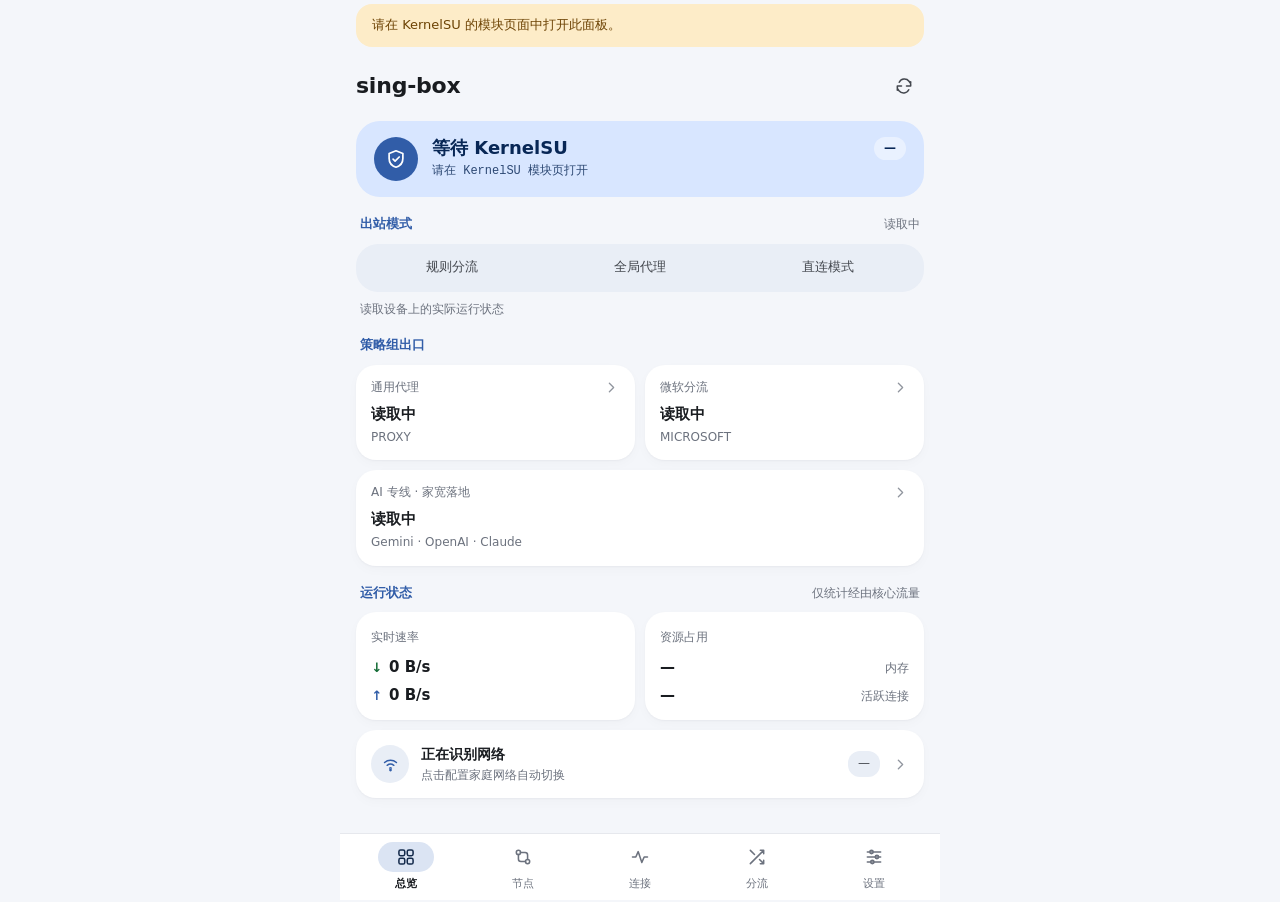
==== commit 64127112: "feat(ai,webui): add residential SOCKS5/HTTP import, chained PROXY detour, and AI routing group - web" ====
--- a/webroot/index.html
+++ b/webroot/index.html
@@ -86,6 +86,15 @@
             <strong id="microsoft-node" class="shortcut-node">读取中</strong>
             <span id="microsoft-note" class="card-sub">MICROSOFT</span>
           </button>
+
+          <button class="m3-card group-shortcut span-2" data-action="ai">
+            <div class="card-top">
+              <span class="card-label">AI 专线 · 家宽落地</span>
+              <svg class="chevron"><use href="#i-chevron"/></svg>
+            </div>
+            <strong id="ai-node" class="shortcut-node">读取中</strong>
+            <span id="ai-note" class="card-sub">Gemini · OpenAI · Claude</span>
+          </button>
         </div>
 
         <div class="section-row">
@@ -129,6 +138,7 @@
 
         <div class="m3-segmented group-control" role="group" aria-label="策略组">
           <button class="selected" data-group="PROXY"><svg class="seg-check"><use href="#i-check"/></svg><span>通用代理</span></button>
+          <button data-group="AI"><svg class="seg-check"><use href="#i-check"/></svg><span>AI 专线</span></button>
           <button data-group="MICROSOFT"><svg class="seg-check"><use href="#i-check"/></svg><span>微软分流</span></button>
         </div>
 
@@ -255,7 +265,7 @@
           </button>
         </div>
 
-        <p class="about-line">sing-box for KernelSU · v1.3.1 · 127.0.0.1:9090</p>
+        <p class="about-line">sing-box for KernelSU · v1.3.2 · 127.0.0.1:9090</p>
       </section>
     </main>
   </div>
--- a/webroot/styles.css
+++ b/webroot/styles.css
@@ -416,6 +416,10 @@
   display: grid;
   grid-template-columns: repeat(2, minmax(0, 1fr));
   gap: 10px;
+}
+
+.span-2 {
+  grid-column: 1 / -1;
 }
 
 .group-shortcut {
